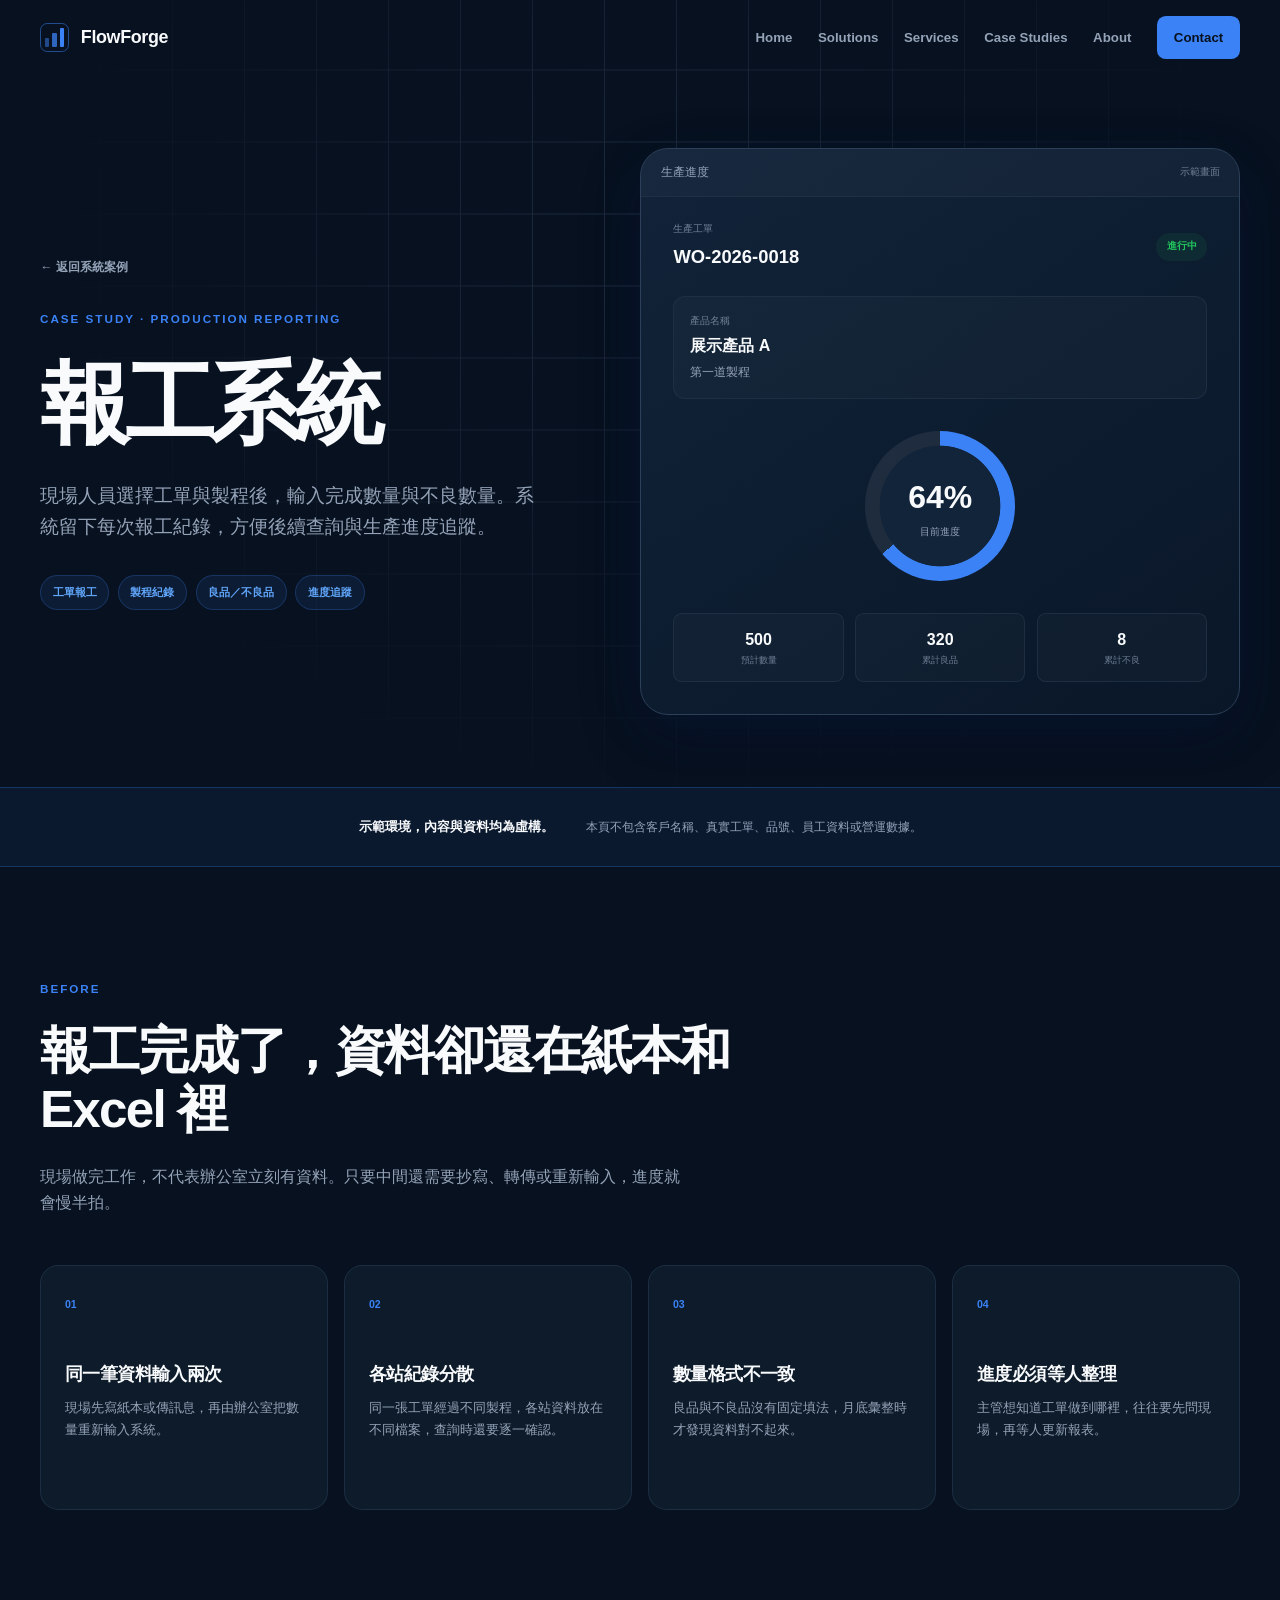
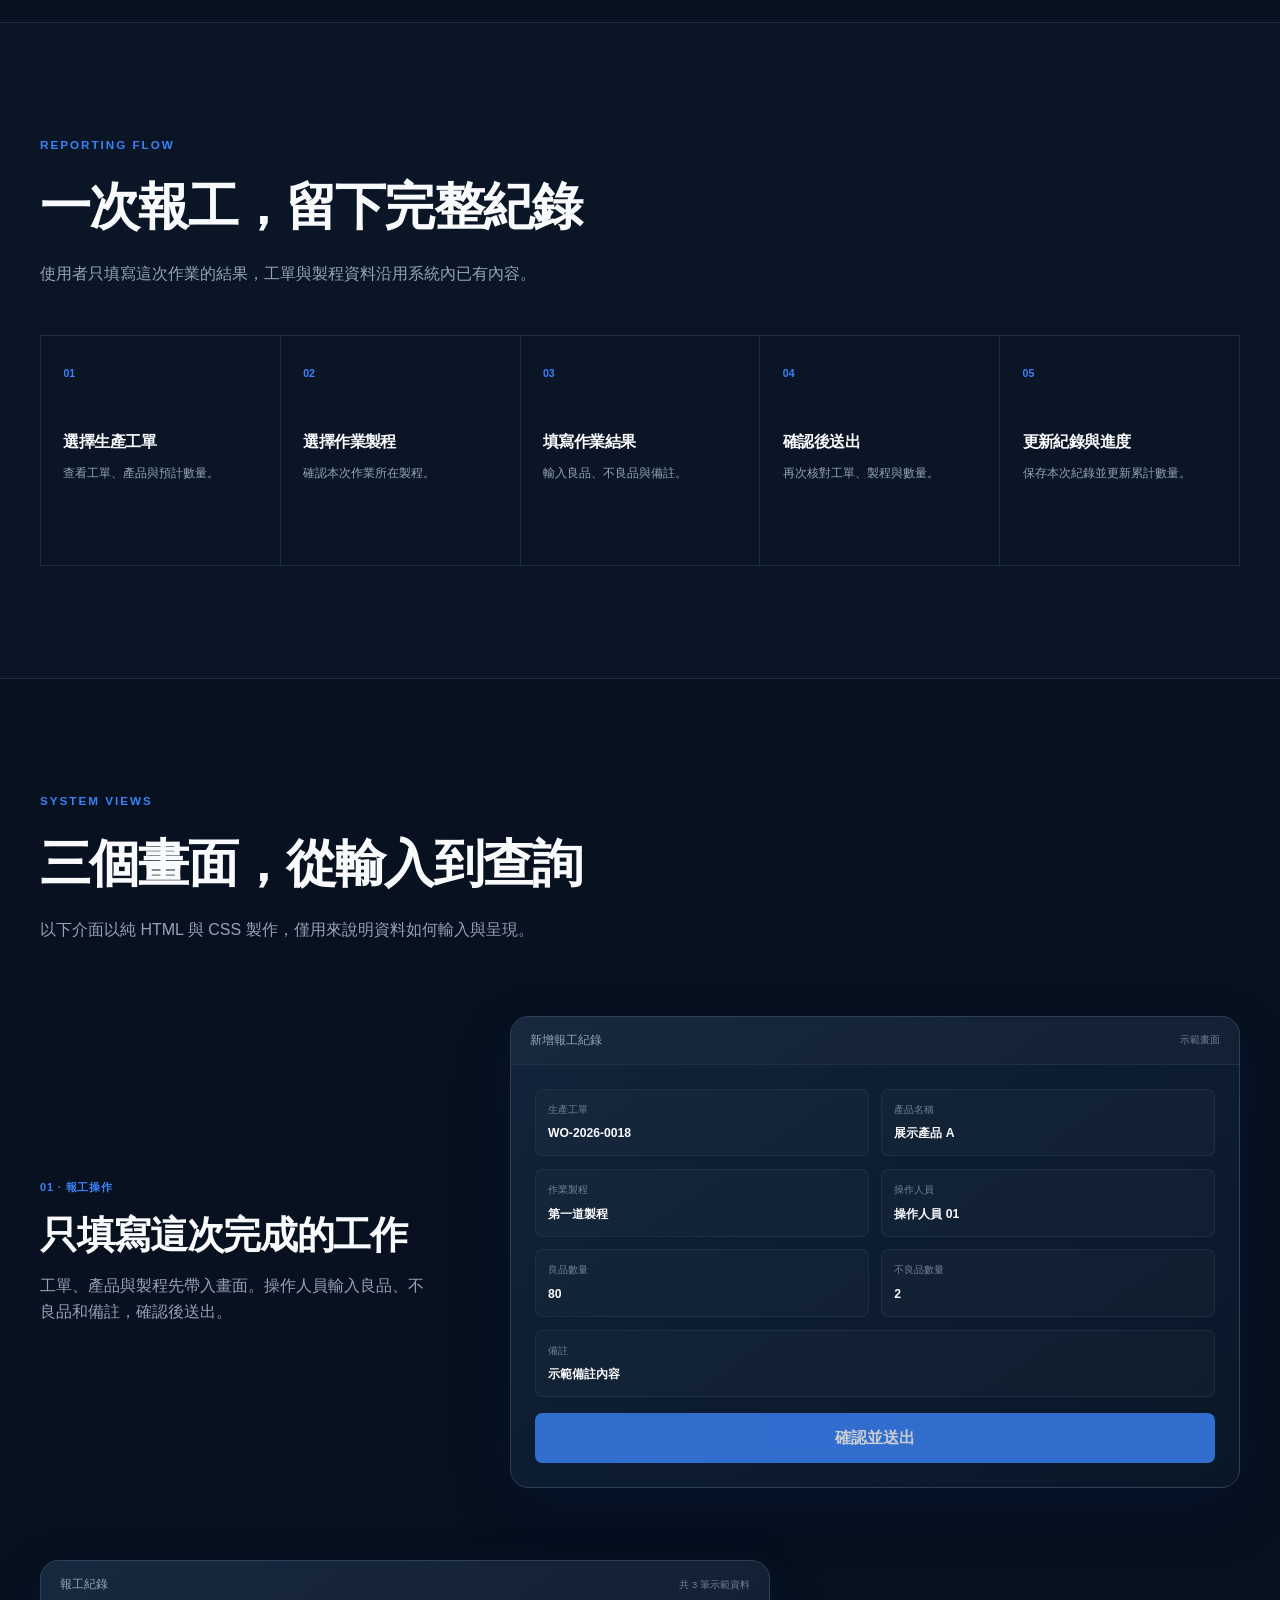
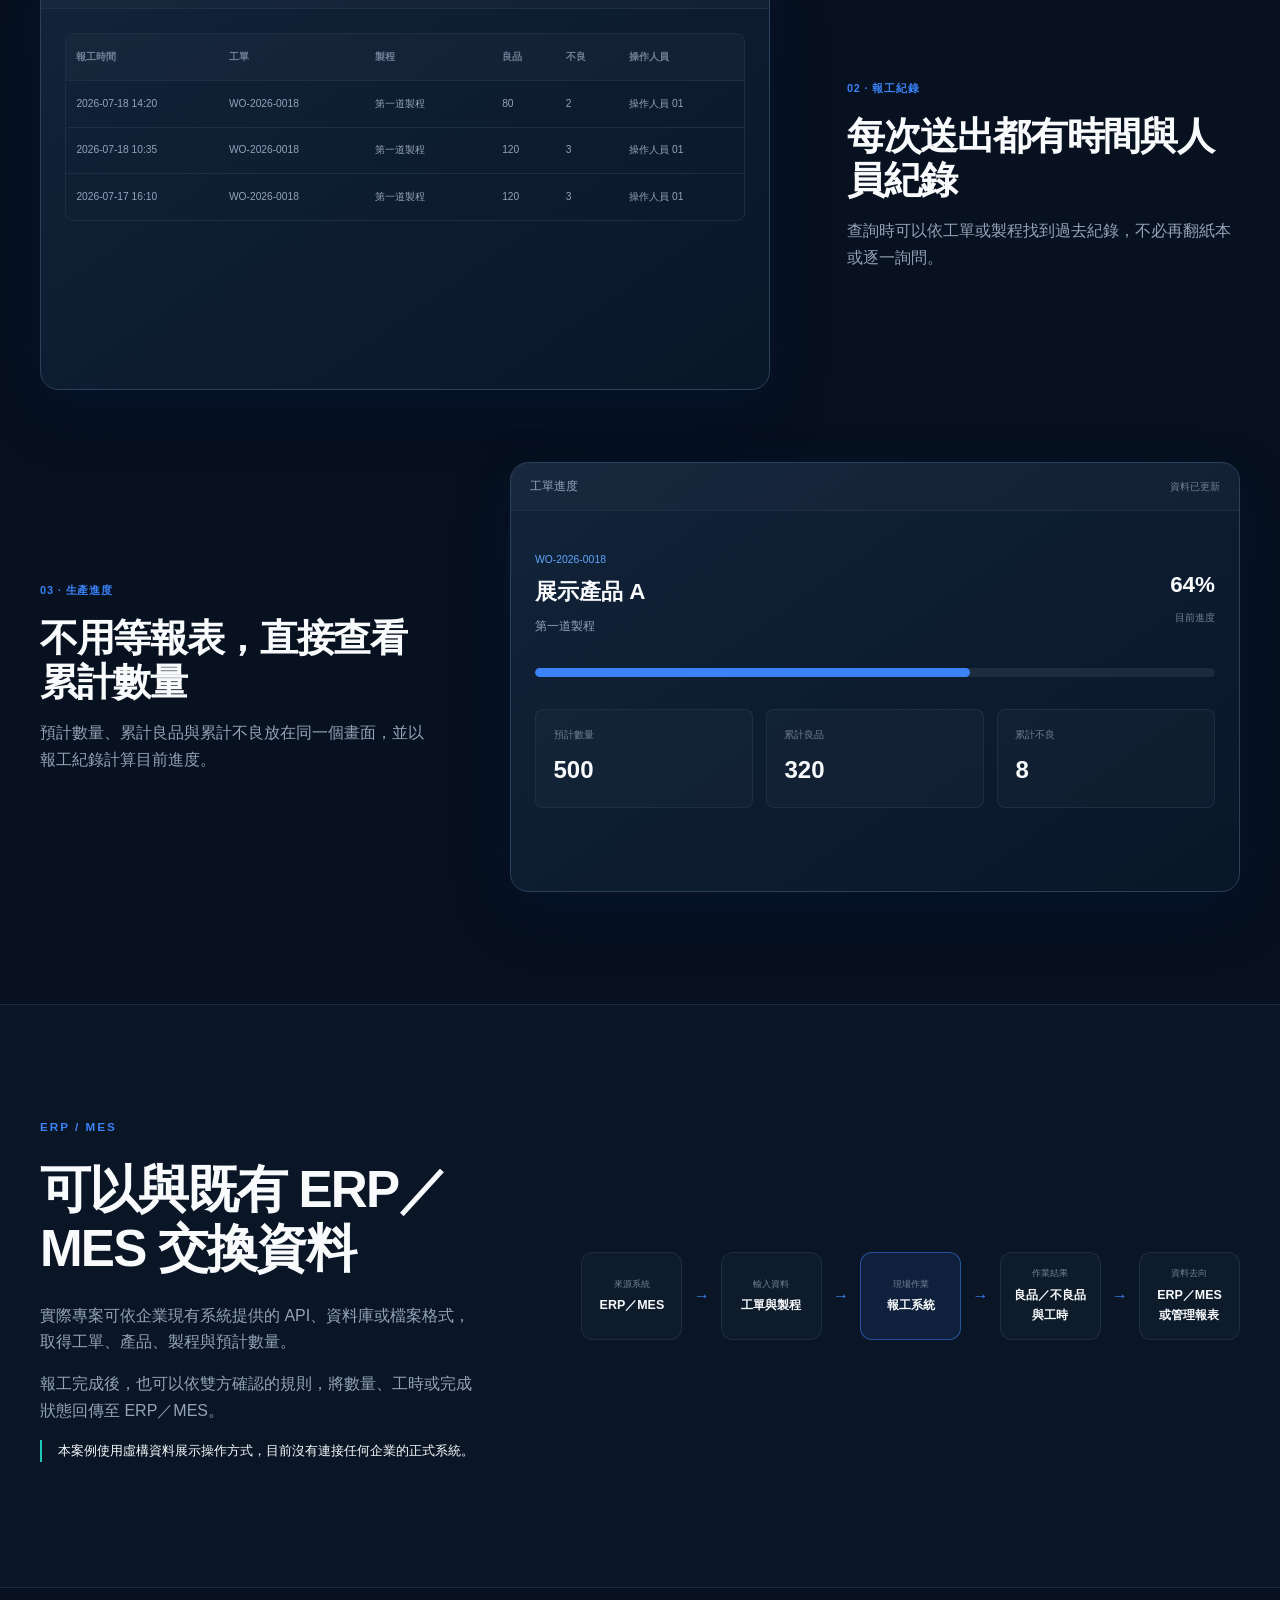
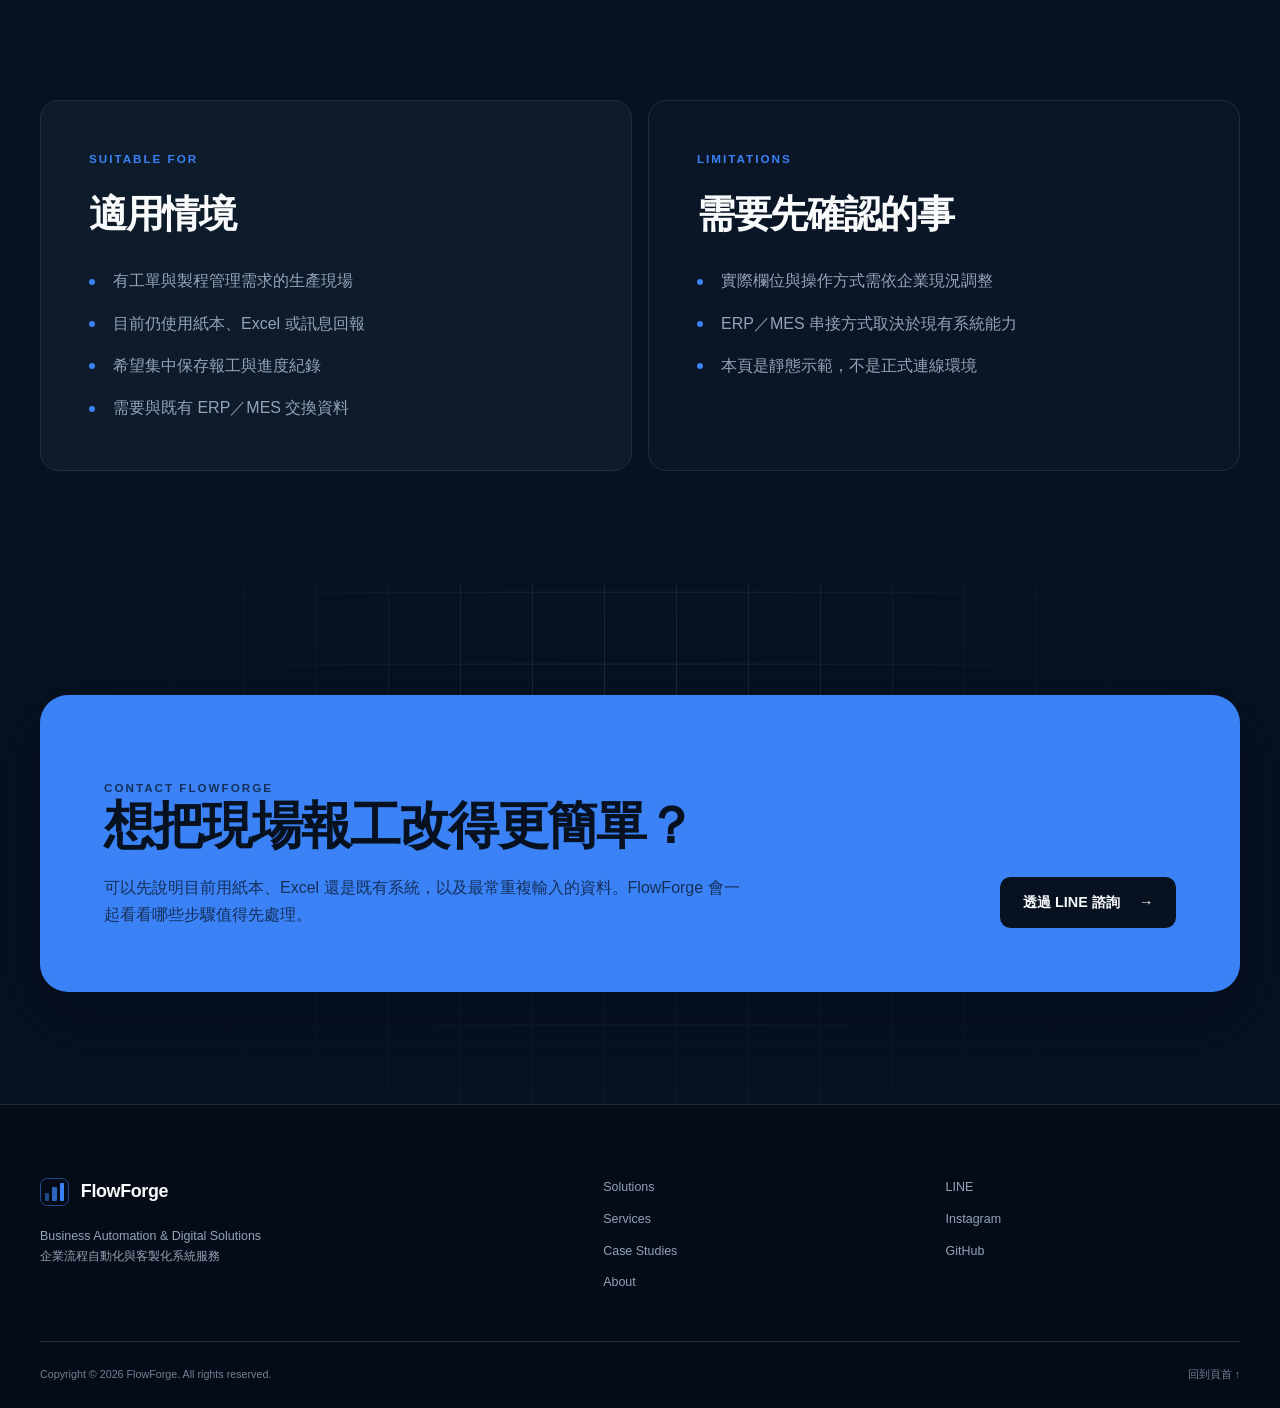
==== cases/work-reporting/index.html @ a1ab10bf "更新" ====
<!doctype html>
<html lang="zh-Hant">
<head>
  <meta charset="utf-8">
  <meta name="viewport" content="width=device-width, initial-scale=1">
  <meta name="description" content="FlowForge 報工系統案例：說明工單報工、製程紀錄、良品與不良品回報，以及生產進度追蹤。">
  <meta name="theme-color" content="#07111f">
  <title>報工系統案例｜FlowForge</title>
  <link rel="stylesheet" href="../../style.css">
  <link rel="stylesheet" href="case.css">
  <script src="../../script.js" defer></script>
</head>
<body>
  <a class="skip-link" href="#main-content">跳至主要內容</a>

  <header class="site-header" data-header>
    <div class="container nav-shell">
      <a class="brand" href="/#home" aria-label="FlowForge 首頁">
        <span class="brand-mark" aria-hidden="true"><span></span><span></span><span></span></span>
        <span>FlowForge</span>
      </a>
      <button class="nav-toggle" type="button" aria-expanded="false" aria-controls="site-nav" aria-label="開啟導覽選單">
        <span></span><span></span>
      </button>
      <nav id="site-nav" class="site-nav" aria-label="主要導覽">
        <a href="/#home">Home</a>
        <a href="/#solutions">Solutions</a>
        <a href="/#services">Services</a>
        <a href="/#cases">Case Studies</a>
        <a href="/#about">About</a>
        <a class="nav-cta" href="#contact">Contact</a>
      </nav>
    </div>
  </header>

  <main id="main-content">
    <section class="case-hero section-grid">
      <div class="container case-hero-layout">
        <div class="case-hero-copy reveal">
          <a class="case-back" href="/#cases">← 返回系統案例</a>
          <p class="eyebrow">Case Study · Production Reporting</p>
          <h1>報工系統</h1>
          <p class="case-hero-lead">現場人員選擇工單與製程後，輸入完成數量與不良數量。系統留下每次報工紀錄，方便後續查詢與生產進度追蹤。</p>
          <ul class="case-tags" aria-label="案例內容">
            <li>工單報工</li><li>製程紀錄</li><li>良品／不良品</li><li>進度追蹤</li>
          </ul>
        </div>

        <div class="case-hero-preview reveal" aria-label="報工系統進度示意畫面">
          <div class="mock-window-head"><span>生產進度</span><i>示範畫面</i></div>
          <div class="hero-progress-summary">
            <div><small>生產工單</small><strong>WO-2026-0018</strong></div>
            <span class="mock-status">進行中</span>
          </div>
          <div class="hero-product"><small>產品名稱</small><strong>展示產品 A</strong><span>第一道製程</span></div>
          <div class="progress-ring" aria-label="目前進度 64%"><strong>64%</strong><small>目前進度</small></div>
          <div class="hero-metrics"><div><span>500</span><small>預計數量</small></div><div><span>320</span><small>累計良品</small></div><div><span>8</span><small>累計不良</small></div></div>
        </div>
      </div>
    </section>

    <aside class="demo-notice" aria-label="示範環境聲明">
      <div class="container demo-notice-inner">
        <strong>示範環境，內容與資料均為虛構。</strong>
        <span>本頁不包含客戶名稱、真實工單、品號、員工資料或營運數據。</span>
      </div>
    </aside>

    <section class="section case-problems">
      <div class="container">
        <div class="case-section-heading reveal">
          <p class="eyebrow">Before</p>
          <h2>報工完成了，資料卻還在紙本和 Excel 裡</h2>
          <p>現場做完工作，不代表辦公室立刻有資料。只要中間還需要抄寫、轉傳或重新輸入，進度就會慢半拍。</p>
        </div>
        <div class="problem-grid">
          <article class="problem-card reveal"><span>01</span><h3>同一筆資料輸入兩次</h3><p>現場先寫紙本或傳訊息，再由辦公室把數量重新輸入系統。</p></article>
          <article class="problem-card reveal"><span>02</span><h3>各站紀錄分散</h3><p>同一張工單經過不同製程，各站資料放在不同檔案，查詢時還要逐一確認。</p></article>
          <article class="problem-card reveal"><span>03</span><h3>數量格式不一致</h3><p>良品與不良品沒有固定填法，月底彙整時才發現資料對不起來。</p></article>
          <article class="problem-card reveal"><span>04</span><h3>進度必須等人整理</h3><p>主管想知道工單做到哪裡，往往要先問現場，再等人更新報表。</p></article>
        </div>
      </div>
    </section>

    <section class="section section-muted case-process">
      <div class="container">
        <div class="case-section-heading reveal">
          <p class="eyebrow">Reporting Flow</p>
          <h2>一次報工，留下完整紀錄</h2>
          <p>使用者只填寫這次作業的結果，工單與製程資料沿用系統內已有內容。</p>
        </div>
        <ol class="case-step-list">
          <li class="reveal"><span>01</span><div><h3>選擇生產工單</h3><p>查看工單、產品與預計數量。</p></div></li>
          <li class="reveal"><span>02</span><div><h3>選擇作業製程</h3><p>確認本次作業所在製程。</p></div></li>
          <li class="reveal"><span>03</span><div><h3>填寫作業結果</h3><p>輸入良品、不良品與備註。</p></div></li>
          <li class="reveal"><span>04</span><div><h3>確認後送出</h3><p>再次核對工單、製程與數量。</p></div></li>
          <li class="reveal"><span>05</span><div><h3>更新紀錄與進度</h3><p>保存本次紀錄並更新累計數量。</p></div></li>
        </ol>
      </div>
    </section>

    <section class="section case-screens">
      <div class="container">
        <div class="case-section-heading reveal">
          <p class="eyebrow">System Views</p>
          <h2>三個畫面，從輸入到查詢</h2>
          <p>以下介面以純 HTML 與 CSS 製作，僅用來說明資料如何輸入與呈現。</p>
        </div>

        <article class="screen-showcase reveal">
          <div class="screen-copy"><span>01 · 報工操作</span><h3>只填寫這次完成的工作</h3><p>工單、產品與製程先帶入畫面。操作人員輸入良品、不良品和備註，確認後送出。</p></div>
          <div class="system-screen report-form" aria-label="報工操作示意畫面">
            <div class="mock-window-head"><span>新增報工紀錄</span><i>示範畫面</i></div>
            <div class="form-grid">
              <label>生產工單<strong>WO-2026-0018</strong></label>
              <label>產品名稱<strong>展示產品 A</strong></label>
              <label>作業製程<strong>第一道製程</strong></label>
              <label>操作人員<strong>操作人員 01</strong></label>
              <label>良品數量<strong>80</strong></label>
              <label>不良品數量<strong>2</strong></label>
              <label class="form-wide">備註<strong>示範備註內容</strong></label>
            </div>
            <button type="button" class="mock-submit" disabled>確認並送出</button>
          </div>
        </article>

        <article class="screen-showcase screen-reverse reveal">
          <div class="screen-copy"><span>02 · 報工紀錄</span><h3>每次送出都有時間與人員紀錄</h3><p>查詢時可以依工單或製程找到過去紀錄，不必再翻紙本或逐一詢問。</p></div>
          <div class="system-screen record-screen" aria-label="報工紀錄示意畫面">
            <div class="mock-window-head"><span>報工紀錄</span><i>共 3 筆示範資料</i></div>
            <div class="record-table">
              <div class="record-row record-head"><span>報工時間</span><span>工單</span><span>製程</span><span>良品</span><span>不良</span><span>操作人員</span></div>
              <div class="record-row"><span>2026-07-18 14:20</span><span>WO-2026-0018</span><span>第一道製程</span><span>80</span><span>2</span><span>操作人員 01</span></div>
              <div class="record-row"><span>2026-07-18 10:35</span><span>WO-2026-0018</span><span>第一道製程</span><span>120</span><span>3</span><span>操作人員 01</span></div>
              <div class="record-row"><span>2026-07-17 16:10</span><span>WO-2026-0018</span><span>第一道製程</span><span>120</span><span>3</span><span>操作人員 01</span></div>
            </div>
          </div>
        </article>

        <article class="screen-showcase reveal">
          <div class="screen-copy"><span>03 · 生產進度</span><h3>不用等報表，直接查看累計數量</h3><p>預計數量、累計良品與累計不良放在同一個畫面，並以報工紀錄計算目前進度。</p></div>
          <div class="system-screen progress-screen" aria-label="生產進度示意畫面">
            <div class="mock-window-head"><span>工單進度</span><i>資料已更新</i></div>
            <div class="progress-screen-top"><div><small>WO-2026-0018</small><strong>展示產品 A</strong><span>第一道製程</span></div><div class="progress-value"><strong>64%</strong><span>目前進度</span></div></div>
            <div class="progress-track"><i></i></div>
            <div class="progress-metrics"><div><small>預計數量</small><strong>500</strong></div><div><small>累計良品</small><strong>320</strong></div><div><small>累計不良</small><strong>8</strong></div></div>
          </div>
        </article>
      </div>
    </section>

    <section class="section section-muted integration-section">
      <div class="container integration-layout">
        <div class="integration-copy reveal">
          <p class="eyebrow">ERP / MES</p>
          <h2>可以與既有 ERP／MES 交換資料</h2>
          <p>實際專案可依企業現有系統提供的 API、資料庫或檔案格式，取得工單、產品、製程與預計數量。</p>
          <p>報工完成後，也可以依雙方確認的規則，將數量、工時或完成狀態回傳至 ERP／MES。</p>
          <p class="integration-note">本案例使用虛構資料展示操作方式，目前沒有連接任何企業的正式系統。</p>
        </div>
        <div class="data-flow reveal" aria-label="ERP MES 與報工系統資料交換流程">
          <div class="flow-node"><small>來源系統</small><strong>ERP／MES</strong></div>
          <span class="flow-arrow">→</span>
          <div class="flow-node"><small>輸入資料</small><strong>工單與製程</strong></div>
          <span class="flow-arrow">→</span>
          <div class="flow-node flow-node-primary"><small>現場作業</small><strong>報工系統</strong></div>
          <span class="flow-arrow">→</span>
          <div class="flow-node"><small>作業結果</small><strong>良品／不良品與工時</strong></div>
          <span class="flow-arrow">→</span>
          <div class="flow-node"><small>資料去向</small><strong>ERP／MES 或管理報表</strong></div>
        </div>
      </div>
    </section>

    <section class="section fit-section">
      <div class="container fit-grid">
        <article class="fit-card reveal">
          <p class="eyebrow">Suitable For</p>
          <h2>適用情境</h2>
          <ul>
            <li>有工單與製程管理需求的生產現場</li>
            <li>目前仍使用紙本、Excel 或訊息回報</li>
            <li>希望集中保存報工與進度紀錄</li>
            <li>需要與既有 ERP／MES 交換資料</li>
          </ul>
        </article>
        <article class="fit-card fit-card-limit reveal">
          <p class="eyebrow">Limitations</p>
          <h2>需要先確認的事</h2>
          <ul>
            <li>實際欄位與操作方式需依企業現況調整</li>
            <li>ERP／MES 串接方式取決於現有系統能力</li>
            <li>本頁是靜態示範，不是正式連線環境</li>
          </ul>
        </article>
      </div>
    </section>

    <section id="contact" class="contact-section section-grid">
      <div class="container contact-card reveal">
        <div><p class="eyebrow">Contact FlowForge</p><h2>想把現場報工改得更簡單？</h2><p>可以先說明目前用紙本、Excel 還是既有系統，以及最常重複輸入的資料。FlowForge 會一起看看哪些步驟值得先處理。</p></div>
        <a class="button button-light" href="https://line.me/ti/p/90dKJ0dKEm" target="_blank" rel="noopener noreferrer">透過 LINE 諮詢 <span aria-hidden="true">→</span></a>
      </div>
    </section>
  </main>

  <footer class="site-footer">
    <div class="container footer-grid">
      <div><a class="brand" href="/#home"><span class="brand-mark" aria-hidden="true"><span></span><span></span><span></span></span><span>FlowForge</span></a><p>Business Automation &amp; Digital Solutions<br>企業流程自動化與客製化系統服務</p></div>
      <div class="footer-links"><a href="/#solutions">Solutions</a><a href="/#services">Services</a><a href="/#cases">Case Studies</a><a href="/#about">About</a></div>
      <div class="footer-meta"><a href="https://line.me/ti/p/90dKJ0dKEm" target="_blank" rel="noopener noreferrer">LINE</a><a href="https://www.instagram.com/1ul_1025/" target="_blank" rel="noopener noreferrer">Instagram</a><a href="https://github.com/s96405" target="_blank" rel="noopener noreferrer">GitHub</a></div>
    </div>
    <div class="container footer-bottom"><span>Copyright © <span data-year></span> FlowForge. All rights reserved.</span><a href="#main-content">回到頁首 ↑</a></div>
  </footer>
</body>
</html>
---- style.css ----
:root {
  --color-bg: #07111f;
  --color-bg-soft: #0a1626;
  --color-surface: #0d1b2a;
  --color-surface-raised: #12243a;
  --color-text: #f8fafc;
  --color-muted: #94a3b8;
  --color-subtle: #718096;
  --color-accent: #3b82f6;
  --color-accent-strong: #60a5fa;
  --color-accent-soft: rgba(59, 130, 246, .1);
  --color-highlight: #22c7b8;
  --color-highlight-soft: rgba(34, 199, 184, .1);
  --color-success: #22c55e;
  --color-line: rgba(34, 50, 71, .82);
  --color-line-strong: #2d4059;
  --space-1: .5rem;
  --space-2: .75rem;
  --space-3: 1rem;
  --space-4: 1.5rem;
  --space-5: 2rem;
  --space-6: 3rem;
  --space-7: 4.5rem;
  --space-8: 7rem;
  --radius-sm: .75rem;
  --radius-md: 1.15rem;
  --radius-lg: 1.75rem;
  --shadow-card: 0 24px 60px rgba(2, 8, 23, .3);
  --shadow-glow: 0 16px 56px rgba(37, 99, 235, .09);
  --container: 1200px;
  --header-height: 76px;
  --ease: cubic-bezier(.2, .8, .2, 1);
}

*, *::before, *::after { box-sizing: border-box; }
html { scroll-behavior: smooth; scroll-padding-top: calc(var(--header-height) + 1rem); }
body { margin: 0; color: var(--color-text); background: var(--color-bg); font-family: Inter, ui-sans-serif, -apple-system, BlinkMacSystemFont, "Segoe UI", "Noto Sans TC", sans-serif; line-height: 1.65; -webkit-font-smoothing: antialiased; }
body.nav-open { overflow: hidden; }
a { color: inherit; text-decoration: none; }
button, a { -webkit-tap-highlight-color: transparent; }
button { font: inherit; }
img, svg { display: block; max-width: 100%; }
h1, h2, h3, p { margin-top: 0; }
h1, h2, h3 { line-height: 1.15; letter-spacing: -.035em; }
p { color: var(--color-muted); }
.container { width: min(calc(100% - 3rem), var(--container)); margin-inline: auto; }
.skip-link { position: fixed; left: 1rem; top: -5rem; z-index: 999; padding: .8rem 1rem; color: var(--color-bg); background: var(--color-accent); border-radius: var(--radius-sm); font-weight: 700; }
.skip-link:focus { top: 1rem; }
:focus-visible { outline: 3px solid var(--color-accent); outline-offset: 4px; }

.section-grid { position: relative; background-image: linear-gradient(var(--color-line) 1px, transparent 1px), linear-gradient(90deg, var(--color-line) 1px, transparent 1px); background-size: 72px 72px; background-position: center; }
.section-grid::before { content: ""; position: absolute; inset: 0; pointer-events: none; background: radial-gradient(circle at 50% 30%, transparent 0, var(--color-bg) 72%); }
.section { position: relative; padding: var(--space-8) 0; overflow: hidden; }
.section-muted { background: var(--color-bg-soft); border-block: 1px solid var(--color-line); }
.section-heading { position: relative; z-index: 1; display: grid; grid-template-columns: minmax(0, 1.5fr) minmax(270px, .7fr); gap: var(--space-7); align-items: end; margin-bottom: var(--space-7); }
.section-heading.compact { margin-bottom: var(--space-6); }
.section-heading h2, .about-copy h2, .contact-card h2 { margin-bottom: 0; max-width: 780px; font-size: clamp(2.15rem, 4vw, 4rem); }
.section-heading > p { margin-bottom: .4rem; max-width: 480px; }
.eyebrow { display: flex; align-items: center; gap: .6rem; margin-bottom: var(--space-4); color: var(--color-accent); font-size: .73rem; font-weight: 750; letter-spacing: .17em; text-transform: uppercase; }
.status-dot, .live i, .visual-footer i { width: .45rem; height: .45rem; display: inline-block; border-radius: 50%; background: var(--color-success); box-shadow: 0 0 8px rgba(34, 197, 94, .28); }

.site-header { position: fixed; inset: 0 0 auto; z-index: 100; height: var(--header-height); border-bottom: 1px solid transparent; transition: background .25s ease, border-color .25s ease; }
.site-header.is-scrolled { background: rgba(7, 17, 31, .88); border-color: var(--color-line); backdrop-filter: blur(18px); }
.nav-shell { height: 100%; display: flex; align-items: center; justify-content: space-between; }
.brand { display: inline-flex; align-items: center; gap: .75rem; font-size: 1.12rem; font-weight: 760; letter-spacing: -.02em; }
.brand-mark { width: 1.8rem; height: 1.8rem; display: grid; grid-template-columns: repeat(3, 1fr); gap: 3px; align-items: end; padding: 4px; border: 1px solid rgba(59, 130, 246, .52); border-radius: .45rem; }
.brand-mark span { display: block; background: var(--color-accent); border-radius: 1px; }
.brand-mark span:nth-child(1) { height: 45%; opacity: .5; }.brand-mark span:nth-child(2) { height: 75%; opacity: .75; }.brand-mark span:nth-child(3) { height: 100%; }
.site-nav { display: flex; align-items: center; gap: clamp(1rem, 2vw, 2rem); }
.site-nav a { position: relative; color: var(--color-muted); font-size: .83rem; font-weight: 650; transition: color .2s ease; }
.site-nav a:not(.nav-cta)::after { content: ""; position: absolute; left: 0; right: 100%; bottom: -.6rem; height: 1px; background: var(--color-accent); transition: right .25s var(--ease); }
.site-nav a:hover, .site-nav a.is-active { color: var(--color-text); }
.site-nav a.is-active::after, .site-nav a:hover::after { right: 0; }
.site-nav .nav-cta { padding: .65rem 1.05rem; color: var(--color-bg); background: var(--color-accent); border-radius: .55rem; }
.nav-toggle { display: none; width: 44px; height: 44px; border: 1px solid var(--color-line); color: var(--color-text); background: transparent; border-radius: .6rem; cursor: pointer; }
.nav-toggle span { display: block; width: 18px; height: 1px; margin: 5px auto; background: currentColor; transition: transform .2s ease; }

.hero { min-height: 850px; display: flex; align-items: center; padding: calc(var(--header-height) + var(--space-7)) 0 var(--space-7); overflow: hidden; }
.hero-glow { position: absolute; width: 38rem; height: 38rem; right: -14rem; top: 6rem; border-radius: 50%; background: rgba(37, 99, 235, .12); filter: blur(120px); pointer-events: none; }
.hero-layout { position: relative; z-index: 1; display: grid; grid-template-columns: minmax(0, 48fr) minmax(0, 52fr); gap: clamp(2.5rem, 4vw, 4rem); align-items: center; }
.hero-copy { min-width: 0; }
.hero-copy h1 { max-width: 100%; margin-bottom: var(--space-5); font-size: clamp(3.8rem, 5.8vw, 5.5rem); font-weight: 760; line-height: 1.02; letter-spacing: -.04em; }
.hero-title-line { display: block; white-space: nowrap; }
.hero-title-accent { color: var(--color-accent); }
.hero-lead { max-width: 650px; margin-bottom: var(--space-5); font-size: clamp(1.05rem, 1.5vw, 1.27rem); }
.button-group { display: flex; flex-wrap: wrap; gap: .8rem; }
.button { min-height: 50px; display: inline-flex; align-items: center; justify-content: center; gap: 1.2rem; padding: .78rem 1.35rem; border: 1px solid transparent; border-radius: .65rem; font-size: .9rem; font-weight: 720; transition: transform .25s var(--ease), background .25s ease, border-color .25s ease, box-shadow .25s ease; }
.button:hover { transform: translateY(-2px); }
.button-primary { color: var(--color-text); background: var(--color-accent); box-shadow: 0 10px 28px rgba(37, 99, 235, .18); }
.button-primary:hover { background: var(--color-accent-strong); box-shadow: 0 14px 34px rgba(37, 99, 235, .22); }
.button-secondary { color: var(--color-text); background: rgba(255,255,255,.025); border-color: var(--color-line-strong); }
.button-secondary:hover { border-color: rgba(96, 165, 250, .58); background: var(--color-accent-soft); }
.hero-notes { display: flex; flex-wrap: wrap; gap: 1.5rem; margin: var(--space-5) 0 0; padding: 0; list-style: none; color: var(--color-subtle); font-size: .78rem; }
.hero-notes li::before { content: "✓"; margin-right: .45rem; color: var(--color-success); }

.flow-visual { min-height: 490px; padding: var(--space-4); background: linear-gradient(145deg, rgba(18, 36, 58, .96), rgba(9, 23, 40, .97)); border: 1px solid var(--color-line-strong); border-radius: var(--radius-lg); box-shadow: var(--shadow-card), var(--shadow-glow); transform: perspective(1000px) rotateY(-2deg); }
.visual-topline, .visual-footer { display: flex; align-items: center; justify-content: space-between; color: var(--color-subtle); font-size: .7rem; letter-spacing: .08em; text-transform: uppercase; }
.visual-topline { padding: .15rem .2rem 1rem; border-bottom: 1px solid var(--color-line); }
.live, .visual-footer strong { display: flex; align-items: center; gap: .45rem; color: var(--color-success); }
.flow-stage { min-height: 370px; display: grid; grid-template-columns: 1fr 50px 1fr; align-items: center; }
.source-stack { display: grid; gap: .75rem; }
.source-card { display: flex; align-items: center; gap: .8rem; padding: .85rem; background: rgba(255,255,255,.025); border: 1px solid var(--color-line); border-radius: var(--radius-sm); }
.source-card b, .source-card small { display: block; }.source-card b { font-size: .78rem; }.source-card small { color: var(--color-subtle); font-size: .63rem; }
.source-icon { width: 2rem; height: 2rem; display: grid; place-items: center; flex: 0 0 auto; color: var(--color-accent-strong); background: var(--color-accent-soft); border: 1px solid rgba(59, 130, 246, .24); border-radius: .5rem; font-size: .6rem; font-weight: 800; }
.flow-line { height: 1px; position: relative; overflow: hidden; background: var(--color-line-strong); }
.flow-line::after { content: ""; position: absolute; inset: -2px auto -2px 0; width: 8px; background: var(--color-accent); filter: blur(2px); animation: travel 2.4s linear infinite; }
.result-card { min-height: 240px; display: grid; place-items: center; position: relative; padding: var(--space-4); border: 1px solid rgba(59, 130, 246, .3); border-radius: var(--radius-md); background: radial-gradient(circle at 50% 45%, rgba(59, 130, 246, .09), transparent 64%); }
.result-label { position: absolute; top: 1rem; right: 1rem; padding: .25rem .5rem; color: var(--color-success); background: rgba(34, 197, 94, .08); border-radius: .3rem; font-size: .52rem; font-weight: 800; letter-spacing: .1em; }
.result-ring { width: 126px; height: 126px; display: grid; place-content: center; text-align: center; border-radius: 50%; background: radial-gradient(circle closest-side, var(--color-surface) 82%, transparent 83% 99%), conic-gradient(var(--color-accent) 72%, rgba(255,255,255,.08) 0); }
.result-ring strong { font-size: 1.65rem; }.result-ring small { display: block; color: var(--color-subtle); font-size: .6rem; }
.result-bars { height: 34px; display: flex; align-items: end; gap: 5px; }.result-bars i { width: 5px; background: var(--color-accent); opacity: .5; border-radius: 2px 2px 0 0; }.result-bars i:nth-child(1){height:30%}.result-bars i:nth-child(2){height:50%}.result-bars i:nth-child(3){height:42%}.result-bars i:nth-child(4){height:80%}.result-bars i:nth-child(5){height:100%;opacity:1}
.visual-footer { padding-top: 1rem; border-top: 1px solid var(--color-line); }.visual-footer strong { font-size: .62rem; }

.trust-strip { position: relative; border-block: 1px solid var(--color-line); background: var(--color-bg-soft); }
.trust-grid { display: grid; grid-template-columns: repeat(4, 1fr); }
.trust-grid div { min-height: 120px; display: grid; align-content: center; padding: 1.5rem; border-right: 1px solid var(--color-line); }.trust-grid div:first-child { border-left: 1px solid var(--color-line); }
.trust-grid strong { margin-bottom: .2rem; font-size: 1.25rem; }.trust-grid span { color: var(--color-subtle); font-size: .72rem; }

.bento-grid { position: relative; z-index: 1; display: grid; grid-template-columns: repeat(3, 1fr); gap: 1rem; }
.bento-card { min-height: 260px; position: relative; overflow: hidden; padding: var(--space-5); background: linear-gradient(145deg, rgba(15, 31, 50, .98), rgba(10, 22, 38, .98)); border: 1px solid var(--color-line); border-radius: var(--radius-md); box-shadow: 0 18px 40px rgba(2, 8, 23, .16); transition: transform .3s var(--ease), border-color .3s ease, box-shadow .3s ease; }
.bento-card:hover, .service-card:hover, .case-card:hover { transform: translateY(-5px); border-color: rgba(59, 130, 246, .4); box-shadow: var(--shadow-card); }
.bento-wide { grid-column: span 2; display: grid; grid-template-columns: 1.1fr .9fr; gap: 2rem; align-items: end; min-height: 350px; }
.bento-tall { grid-row: span 2; min-height: 580px; display: flex; flex-direction: column; }
.card-number, .service-index { color: var(--color-subtle); font-size: .66rem; font-weight: 760; letter-spacing: .1em; }
.card-number { position: absolute; top: 1.5rem; right: 1.5rem; }
.card-kicker { display: block; margin-bottom: 1rem; color: var(--color-accent); font-size: .65rem; font-weight: 750; letter-spacing: .13em; text-transform: uppercase; }
.bento-card h3 { max-width: 540px; margin-bottom: 1rem; font-size: clamp(1.35rem, 2vw, 2rem); }.bento-card p { margin-bottom: 0; font-size: .9rem; }
.mini-flow { align-self: stretch; display: flex; align-items: center; justify-content: center; gap: .5rem; padding: 1.4rem; background: rgba(0,0,0,.15); border: 1px solid var(--color-line); border-radius: var(--radius-sm); }
.mini-flow span { padding: .4rem .5rem; color: var(--color-muted); background: rgba(255,255,255,.03); border-radius: .35rem; font-size: .58rem; }.mini-flow i { width: 18px; height: 1px; background: var(--color-accent); opacity: .55; }
.pulse-chart { flex: 1; display: flex; align-items: end; gap: 7px; margin-top: 3rem; padding-top: 2rem; border-bottom: 1px solid var(--color-line); background-image: repeating-linear-gradient(to bottom, var(--color-line) 0 1px, transparent 1px 50px); }
.pulse-chart span { width: 100%; height: var(--h); background: linear-gradient(to top, rgba(59, 130, 246, .14), var(--color-accent)); border-radius: 4px 4px 0 0; opacity: .72; }

.service-grid { display: grid; grid-template-columns: repeat(3, 1fr); border-top: 1px solid var(--color-line); border-left: 1px solid var(--color-line); }
.service-card { min-height: 330px; position: relative; padding: var(--space-5); border-right: 1px solid var(--color-line); border-bottom: 1px solid var(--color-line); background: rgba(255,255,255,.008); transition: transform .3s var(--ease), border-color .3s ease, background .3s ease, box-shadow .3s ease; }
.service-card:hover { z-index: 2; background: var(--color-surface); }.service-index { position: absolute; right: 1.5rem; top: 1.5rem; }
.service-card h3 { margin: 2rem 0 .8rem; font-size: 1.2rem; letter-spacing: -.02em; }.service-card p { font-size: .86rem; }.service-card a { position: absolute; bottom: 1.6rem; color: var(--color-muted); font-size: .75rem; font-weight: 700; }.service-card a span { margin-left: .4rem; color: var(--color-accent); }
.line-icon { width: 42px; height: 42px; position: relative; color: var(--color-accent-strong); border: 1px solid rgba(59, 130, 246, .34); border-radius: .6rem; }
.line-icon::before, .line-icon::after { content: ""; position: absolute; }
.sheet::before { inset: 9px 11px; border: 1px solid currentColor; }.sheet::after { left: 15px; right: 15px; top: 17px; height: 1px; background: currentColor; box-shadow: 0 5px currentColor; }
.nodes::before { width: 6px; height: 6px; top: 8px; left: 8px; border: 1px solid currentColor; border-radius: 50%; box-shadow: 18px 8px 0 -1px var(--color-surface), 18px 8px 0 0 currentColor, 5px 20px 0 -1px var(--color-surface), 5px 20px 0 0 currentColor; }.nodes::after { width: 20px; height: 17px; left: 11px; top: 13px; border-left: 1px solid currentColor; border-bottom: 1px solid currentColor; transform: skewX(-28deg); }
.spark::before { width: 15px; height: 15px; left: 13px; top: 13px; border: 1px solid currentColor; transform: rotate(45deg); }.spark::after { inset: 7px; border-block: 1px solid currentColor; transform: rotate(45deg); }
.window::before { inset: 9px; border: 1px solid currentColor; border-radius: 2px; }.window::after { left: 10px; right: 10px; top: 15px; height: 1px; background: currentColor; }
.chart::before { left: 10px; right: 10px; bottom: 10px; height: 18px; border-left: 1px solid currentColor; border-bottom: 1px solid currentColor; }.chart::after { width: 17px; height: 10px; left: 14px; top: 13px; border-top: 1px solid currentColor; border-right: 1px solid currentColor; transform: skewY(-25deg); }
.loop::before { inset: 10px; border: 1px solid currentColor; border-radius: 50%; border-left-color: transparent; }.loop::after { width: 5px; height: 5px; left: 8px; top: 17px; border-left: 1px solid currentColor; border-bottom: 1px solid currentColor; transform: rotate(-20deg); }

.case-grid { position: relative; z-index: 1; display: grid; grid-template-columns: repeat(2, 1fr); gap: 1rem; }
.case-card { display: grid; grid-template-columns: .9fr 1.1fr; min-height: 320px; overflow: hidden; background: var(--color-surface); border: 1px solid var(--color-line); border-radius: var(--radius-md); transition: transform .3s var(--ease), border-color .3s ease, box-shadow .3s ease; }
.case-featured { grid-column: span 2; grid-template-columns: 1.2fr .8fr; min-height: 390px; }
.case-preview { position: relative; overflow: hidden; display: grid; place-items: center; min-height: 100%; background-color: #0a1829; background-image: radial-gradient(circle at 20% 20%, rgba(59, 130, 246, .1), transparent 35%), linear-gradient(var(--color-line) 1px, transparent 1px), linear-gradient(90deg,var(--color-line) 1px,transparent 1px); background-size: auto, 32px 32px, 32px 32px; border-right: 1px solid var(--color-line); }
.case-content { display: flex; flex-direction: column; justify-content: center; padding: var(--space-5); }.case-content h3 { margin: 1.2rem 0 .8rem; font-size: 1.45rem; }.case-content p { font-size: .86rem; }.case-content a { margin-top: auto; padding-top: 1rem; color: var(--color-text); font-size: .75rem; font-weight: 700; }.case-content a span { float: right; color: var(--color-accent); }
.tag-row { display: flex; flex-wrap: wrap; gap: .4rem; }.tag-row span { padding: .25rem .5rem; color: var(--color-highlight); background: var(--color-highlight-soft); border: 1px solid rgba(34, 199, 184, .18); border-radius: 2rem; font-size: .55rem; font-weight: 750; letter-spacing: .06em; text-transform: uppercase; }
.preview-bar { position: absolute; top: 18%; left: 12%; right: 12%; height: 34px; display: flex; gap: 5px; align-items: center; padding: 0 10px; background: var(--color-surface-raised); border: 1px solid var(--color-line); border-radius: 6px 6px 0 0; }.preview-bar i { width: 5px; height: 5px; border-radius: 50%; background: var(--color-subtle); }
.preview-body { width: 76%; display: grid; grid-template-columns: repeat(4,1fr); gap: 8px; padding: 56px 14px 16px; background: rgba(13, 27, 42, .9); border: 1px solid var(--color-line); border-radius: 7px; box-shadow: 0 20px 50px rgba(0,0,0,.3); }.preview-body span { height: 105px; background: linear-gradient(to top, rgba(59, 130, 246, .32) 65%, rgba(255,255,255,.035) 65%); border: 1px solid var(--color-line); border-radius: 4px; }
.box-stack { position: relative; width: 100px; height: 100px; transform: rotate(30deg) skew(-5deg); }.box-stack i { position: absolute; width: 65px; height: 65px; border: 1px solid var(--color-accent); background: rgba(59, 130, 246, .06); }.box-stack i:nth-child(1){left:0;top:25px;opacity:.35}.box-stack i:nth-child(2){left:18px;top:12px;opacity:.6}.box-stack i:nth-child(3){left:36px;top:0}
.ticket-list { width: 72%; display: grid; gap: 8px; }.ticket-list i { height: 38px; border: 1px solid var(--color-line); border-left: 3px solid var(--color-accent); border-radius: 4px; background: rgba(255,255,255,.025); }.ticket-list i:nth-child(2){width:85%;opacity:.7}.ticket-list i:nth-child(3){width:68%;opacity:.4}
.leaf { width: 55px; height: 85px; border: 1px solid var(--color-highlight); border-radius: 90% 0 90% 0; transform: rotate(-18deg); background: var(--color-highlight-soft); }.leaf::after { content:""; position:absolute; width:1px; height:75px; left:45%; bottom:-35px; background:var(--color-highlight); transform:rotate(30deg); transform-origin:top; }.sensor-ring { position:absolute; width:130px;height:130px;border:1px solid rgba(34, 199, 184, .2);border-radius:50%;animation:pulse 3s ease-out infinite; }

.about-section { background: linear-gradient(135deg, var(--color-bg-soft), var(--color-bg)); border-top: 1px solid var(--color-line); }
.about-grid { display: grid; grid-template-columns: 1fr 1fr; gap: clamp(3rem, 9vw, 9rem); align-items: center; }
.about-copy h2 { margin-bottom: var(--space-5); }.about-copy p:not(.eyebrow) { max-width: 590px; }
.process-list { margin: 0; padding: 0; list-style: none; border-top: 1px solid var(--color-line); }.process-list li { display: grid; grid-template-columns: 52px 1fr; gap: 1rem; padding: 1.4rem 0; border-bottom: 1px solid var(--color-line); }.process-list > li > span { color: var(--color-accent); font-size: .68rem; font-weight: 800; }.process-list h3 { margin-bottom: .3rem; font-size: 1rem; }.process-list p { margin-bottom: 0; font-size: .8rem; }

.contact-section { position: relative; padding: var(--space-8) 0; overflow: hidden; }
.contact-card { position: relative; z-index: 1; display: flex; justify-content: space-between; align-items: end; gap: 3rem; padding: clamp(2rem, 5vw, 4rem); background: var(--color-accent); border-radius: var(--radius-lg); box-shadow: 0 24px 64px rgba(2, 8, 23, .3); }
.contact-card .eyebrow, .contact-card h2, .contact-card p { color: var(--color-bg); }.contact-card p { max-width: 650px; margin: 1.2rem 0 0; opacity: .72; }
.button-light { flex: 0 0 auto; color: var(--color-text); background: var(--color-bg); }.button-light:hover { background: #10213a; }
.site-footer { padding: var(--space-7) 0 1.5rem; border-top: 1px solid var(--color-line); background: #050c17; }
.footer-grid { display: grid; grid-template-columns: 1.4fr .8fr .8fr; gap: 3rem; }.footer-grid p { margin: 1rem 0 0; font-size: .78rem; }.footer-links, .footer-meta { display: grid; align-content: start; gap: .7rem; font-size: .78rem; }.footer-links a, .footer-meta a, .footer-meta span { color: var(--color-muted); }.footer-links a:hover, .footer-meta a:hover { color: var(--color-accent); }
.footer-bottom { display: flex; justify-content: space-between; margin-top: var(--space-6); padding-top: 1.5rem; border-top: 1px solid var(--color-line); color: var(--color-subtle); font-size: .67rem; }

.reveal { opacity: 1; transform: none; }
.js .reveal { opacity: 0; transform: translateY(24px); transition: opacity .7s var(--ease), transform .7s var(--ease); }
.js .reveal.is-visible { opacity: 1; transform: none; }
@keyframes travel { from { transform: translateX(-10px); } to { transform: translateX(55px); } }
@keyframes pulse { 0%{transform:scale(.65);opacity:0}30%{opacity:1}100%{transform:scale(1.3);opacity:0} }

@media (max-width: 980px) {
  :root { --space-8: 5.5rem; }
  .nav-toggle { display: block; position: relative; z-index: 2; }
  .site-nav { position: fixed; inset: 0; display: grid; align-content: center; justify-items: center; gap: 1.5rem; background: rgba(7, 17, 31, .98); opacity: 0; visibility: hidden; transform: translateY(-10px); transition: opacity .2s ease, visibility .2s ease, transform .2s ease; }
  .site-nav.is-open { opacity: 1; visibility: visible; transform: none; }.site-nav a { font-size: 1.15rem; }.site-nav .nav-cta { margin-top: .5rem; }
  .nav-toggle[aria-expanded="true"] span:first-child { transform: translateY(3px) rotate(45deg); }.nav-toggle[aria-expanded="true"] span:last-child { transform: translateY(-3px) rotate(-45deg); }
  .hero { min-height: auto; }.hero-layout { grid-template-columns: 1fr; }.hero-copy { padding-top: 2rem; }.hero-copy h1 { max-width: 800px; }.flow-visual { width: min(100%, 650px); margin-inline: auto; transform: none; }
  .section-heading { grid-template-columns: 1fr; gap: 1.5rem; align-items: start; }
  .service-grid { grid-template-columns: repeat(2,1fr); }.case-card { grid-template-columns: 1fr; }.case-featured { grid-template-columns: 1.1fr .9fr; }.case-preview { min-height: 230px; border-right: 0; border-bottom: 1px solid var(--color-line); }
  .about-grid { gap: 4rem; }.contact-card { align-items: start; flex-direction: column; }
}

@media (max-width: 720px) {
  :root { --header-height: 68px; --space-8: 4.5rem; --space-7: 3rem; }
  .container { width: min(calc(100% - 2rem), var(--container)); }
  .section-grid { background-size: 48px 48px; }
  .hero { padding-top: calc(var(--header-height) + 3rem); }.hero-copy h1 { font-size: clamp(2.6rem, 13vw, 4rem); }.hero-lead { font-size: 1rem; }.button { width: 100%; }.hero-notes { gap: .7rem 1.2rem; }
  .flow-visual { min-height: 430px; padding: 1rem; }.flow-stage { min-height: 330px; grid-template-columns: 1fr 24px 1fr; }.source-card { padding: .6rem; gap: .5rem; }.source-icon { width: 1.65rem; height: 1.65rem; }.source-card b { font-size: .68rem; }.source-card small { display: none; }.result-card { min-height: 210px; padding: .8rem; }.result-ring { width: 96px; height: 96px; }.result-ring strong { font-size: 1.25rem; }.result-label { display:none; }
  .trust-grid { grid-template-columns: repeat(2,1fr); }.trust-grid div { min-height: 100px; border-bottom: 1px solid var(--color-line); }.trust-grid div:nth-child(odd){border-left:1px solid var(--color-line)}
  .bento-grid { grid-template-columns: 1fr; }.bento-wide, .bento-tall { grid-column: auto; grid-row: auto; min-height: 330px; }.bento-wide { display: flex; flex-direction: column; align-items: stretch; }.mini-flow { margin-top: auto; padding: 1rem .5rem; gap: .3rem; }.mini-flow span { font-size: .5rem; }.mini-flow i { width: 8px; }.pulse-chart { min-height: 160px; }
  .service-grid { grid-template-columns: 1fr; }.service-card { min-height: 300px; }
  .case-grid { grid-template-columns: 1fr; }.case-card, .case-featured { grid-column: auto; grid-template-columns: 1fr; }.case-content { min-height: 260px; }
  .about-grid { grid-template-columns: 1fr; gap: 3rem; }.contact-card { padding: 2rem 1.4rem; }.contact-card h2 { font-size: 2.3rem; }
  .footer-grid { grid-template-columns: 1fr; gap: 2rem; }.footer-bottom { gap: 1rem; flex-direction: column; }
}

@media (prefers-reduced-motion: reduce) {
  html { scroll-behavior: auto; }
  *, *::before, *::after { animation-duration: .01ms !important; animation-iteration-count: 1 !important; transition-duration: .01ms !important; }
  .js .reveal { opacity: 1; transform: none; }
}
---- cases/work-reporting/case.css ----
.case-hero { min-height: 760px; display: flex; align-items: center; position: relative; padding: calc(var(--header-height) + var(--space-7)) 0 var(--space-7); overflow: hidden; }
.case-hero-layout { position: relative; z-index: 1; display: grid; grid-template-columns: minmax(0, .92fr) minmax(440px, 1.08fr); gap: clamp(3rem, 7vw, 7rem); align-items: center; }
.case-hero-copy h1 { margin-bottom: var(--space-4); font-size: clamp(4rem, 7vw, 6.5rem); letter-spacing: -.06em; }
.case-hero-lead { max-width: 660px; margin-bottom: var(--space-5); font-size: clamp(1.05rem, 1.5vw, 1.25rem); }
.case-back { display: inline-flex; margin-bottom: var(--space-5); color: var(--color-muted); font-size: .76rem; font-weight: 700; }
.case-back:hover { color: var(--color-accent-strong); }
.case-tags { display: flex; flex-wrap: wrap; gap: .55rem; margin: 0; padding: 0; list-style: none; }
.case-tags li { padding: .45rem .72rem; color: var(--color-accent-strong); background: var(--color-accent-soft); border: 1px solid rgba(59,130,246,.24); border-radius: 2rem; font-size: .7rem; font-weight: 700; }

.case-hero-preview, .system-screen { position: relative; overflow: hidden; background: linear-gradient(145deg, rgba(18,36,58,.97), rgba(9,23,40,.98)); border: 1px solid var(--color-line-strong); border-radius: var(--radius-lg); box-shadow: var(--shadow-card), var(--shadow-glow); }
.case-hero-preview { min-height: 465px; padding: 4.5rem 2rem 2rem; }
.mock-window-head { position: absolute; inset: 0 0 auto; height: 48px; display: flex; align-items: center; justify-content: space-between; padding: 0 1.2rem; color: var(--color-muted); background: rgba(255,255,255,.025); border-bottom: 1px solid var(--color-line); font-size: .72rem; }
.mock-window-head i { color: var(--color-subtle); font-style: normal; font-size: .62rem; }
.hero-progress-summary { display: flex; align-items: center; justify-content: space-between; gap: 1rem; }
.hero-progress-summary small, .hero-progress-summary strong, .hero-product small, .hero-product strong, .hero-product span { display: block; }
.hero-progress-summary small, .hero-product small { color: var(--color-subtle); font-size: .64rem; }
.hero-progress-summary strong { margin-top: .25rem; font-size: 1.15rem; }
.mock-status { padding: .35rem .65rem; color: var(--color-success); background: rgba(34,197,94,.08); border-radius: 2rem; font-size: .63rem; font-weight: 750; }
.hero-product { margin-top: 1.5rem; padding: 1rem; background: rgba(255,255,255,.025); border: 1px solid var(--color-line); border-radius: var(--radius-sm); }
.hero-product strong { margin: .2rem 0; }.hero-product span { color: var(--color-muted); font-size: .72rem; }
.progress-ring { width: 150px; height: 150px; display: grid; place-content: center; margin: 2rem auto; text-align: center; border-radius: 50%; background: radial-gradient(circle closest-side, var(--color-surface-raised) 80%, transparent 81% 99%), conic-gradient(var(--color-accent) 64%, rgba(255,255,255,.07) 0); }
.progress-ring strong { font-size: 2rem; }.progress-ring small { color: var(--color-muted); font-size: .62rem; }
.hero-metrics { display: grid; grid-template-columns: repeat(3, 1fr); gap: .7rem; }
.hero-metrics div { padding: .8rem; text-align: center; background: rgba(255,255,255,.025); border: 1px solid var(--color-line); border-radius: .55rem; }
.hero-metrics span, .hero-metrics small { display: block; }.hero-metrics span { font-weight: 750; }.hero-metrics small { color: var(--color-subtle); font-size: .57rem; }

.demo-notice { border-block: 1px solid rgba(59,130,246,.26); background: rgba(59,130,246,.07); }
.demo-notice-inner { min-height: 78px; display: flex; align-items: center; justify-content: center; gap: 1rem 2rem; text-align: center; }
.demo-notice-inner strong { color: var(--color-text); font-size: .82rem; }.demo-notice-inner span { color: var(--color-muted); font-size: .76rem; }

.case-section-heading { max-width: 780px; margin-bottom: var(--space-6); }
.case-section-heading h2, .integration-copy h2, .fit-card h2 { margin-bottom: var(--space-4); font-size: clamp(2.15rem, 4vw, 3.8rem); }
.case-section-heading > p:last-child { max-width: 650px; margin-bottom: 0; }
.problem-grid { display: grid; grid-template-columns: repeat(4, 1fr); gap: 1rem; }
.problem-card { min-height: 245px; padding: var(--space-4); background: var(--color-surface); border: 1px solid var(--color-line); border-radius: var(--radius-md); }
.problem-card > span { color: var(--color-accent); font-size: .66rem; font-weight: 800; }
.problem-card h3 { margin: 3rem 0 .8rem; font-size: 1.1rem; }.problem-card p { margin-bottom: 0; font-size: .82rem; }

.case-step-list { display: grid; grid-template-columns: repeat(5, 1fr); margin: 0; padding: 0; list-style: none; border-top: 1px solid var(--color-line); border-left: 1px solid var(--color-line); }
.case-step-list li { min-height: 230px; padding: 1.4rem; border-right: 1px solid var(--color-line); border-bottom: 1px solid var(--color-line); }
.case-step-list > li > span { color: var(--color-accent); font-size: .66rem; font-weight: 800; }
.case-step-list h3 { margin: 3rem 0 .7rem; font-size: 1rem; }.case-step-list p { margin-bottom: 0; font-size: .76rem; }

.screen-showcase { display: grid; grid-template-columns: minmax(240px, .7fr) minmax(0, 1.3fr); gap: clamp(2rem, 6vw, 6rem); align-items: center; margin-top: var(--space-7); }
.screen-showcase.screen-reverse { grid-template-columns: minmax(0, 1.3fr) minmax(240px, .7fr); }.screen-reverse .screen-copy { order: 2; }.screen-reverse .system-screen { order: 1; }
.screen-copy > span { display: block; margin-bottom: 1rem; color: var(--color-accent); font-size: .68rem; font-weight: 800; letter-spacing: .08em; text-transform: uppercase; }
.screen-copy h3 { margin-bottom: 1rem; font-size: clamp(1.7rem, 3vw, 2.7rem); }.screen-copy p { margin-bottom: 0; }
.system-screen { min-height: 430px; padding: 4.5rem 1.5rem 1.5rem; border-radius: var(--radius-md); }
.form-grid { display: grid; grid-template-columns: repeat(2, 1fr); gap: .8rem; }
.form-grid label { display: block; padding: .75rem; color: var(--color-subtle); background: rgba(255,255,255,.025); border: 1px solid var(--color-line); border-radius: .45rem; font-size: .6rem; }
.form-grid label strong { display: block; margin-top: .35rem; color: var(--color-text); font-size: .76rem; }.form-wide { grid-column: span 2; }
.mock-submit { width: 100%; margin-top: 1rem; padding: .75rem; color: var(--color-text); background: var(--color-accent); border: 0; border-radius: .45rem; font-weight: 750; opacity: .8; }
.record-table { overflow: hidden; border: 1px solid var(--color-line); border-radius: .5rem; }
.record-row { display: grid; grid-template-columns: 1.2fr 1.15fr 1fr .5fr .5fr 1fr; min-width: 680px; border-bottom: 1px solid var(--color-line); }.record-row:last-child { border-bottom: 0; }
.record-row span { padding: .9rem .65rem; color: var(--color-muted); font-size: .64rem; }.record-head span { color: var(--color-subtle); background: rgba(255,255,255,.025); font-weight: 750; }
.record-screen { overflow-x: auto; }
.progress-screen-top { display: flex; align-items: center; justify-content: space-between; gap: 2rem; margin-top: 1rem; }
.progress-screen-top small, .progress-screen-top strong, .progress-screen-top span, .progress-value strong, .progress-value span { display: block; }
.progress-screen-top small { color: var(--color-accent-strong); font-size: .65rem; }.progress-screen-top > div > strong { margin: .35rem 0; font-size: 1.4rem; }.progress-screen-top span { color: var(--color-muted); font-size: .72rem; }
.progress-value { text-align: right; }.progress-value strong { font-size: 2.2rem; }.progress-value span { color: var(--color-subtle); font-size: .6rem; }
.progress-track { height: 9px; margin: 2rem 0; overflow: hidden; background: rgba(255,255,255,.07); border-radius: 1rem; }.progress-track i { display: block; width: 64%; height: 100%; background: var(--color-accent); border-radius: inherit; }
.progress-metrics { display: grid; grid-template-columns: repeat(3, 1fr); gap: .8rem; }.progress-metrics div { padding: 1.1rem; background: rgba(255,255,255,.025); border: 1px solid var(--color-line); border-radius: .5rem; }.progress-metrics small, .progress-metrics strong { display: block; }.progress-metrics small { color: var(--color-subtle); font-size: .62rem; }.progress-metrics strong { margin-top: .4rem; font-size: 1.5rem; }

.integration-layout { display: grid; grid-template-columns: minmax(300px, .8fr) minmax(0, 1.2fr); gap: clamp(3rem, 8vw, 8rem); align-items: center; }
.integration-copy p { max-width: 620px; }.integration-note { padding-left: 1rem; border-left: 2px solid var(--color-highlight); color: var(--color-text); font-size: .82rem; }
.data-flow { display: grid; grid-template-columns: 1fr 24px 1fr 24px 1fr 24px 1fr 24px 1fr; align-items: center; gap: .45rem; }
.flow-node { min-height: 88px; display: grid; place-content: center; padding: .8rem; text-align: center; background: var(--color-surface); border: 1px solid var(--color-line); border-radius: var(--radius-sm); }
.flow-node small, .flow-node strong { display: block; }.flow-node small { color: var(--color-subtle); font-size: .57rem; }.flow-node strong { margin-top: .2rem; font-size: .78rem; }
.flow-node-primary { border-color: rgba(59,130,246,.55); background: var(--color-accent-soft); }.flow-arrow { color: var(--color-accent); text-align: center; }

.fit-grid { display: grid; grid-template-columns: repeat(2, 1fr); gap: 1rem; }
.fit-card { padding: clamp(1.8rem, 4vw, 3rem); background: var(--color-surface); border: 1px solid var(--color-line); border-radius: var(--radius-md); }
.fit-card-limit { background: var(--color-bg-soft); }.fit-card h2 { font-size: clamp(2rem, 3vw, 3rem); }
.fit-card ul { display: grid; gap: 1rem; margin: 2rem 0 0; padding: 0; list-style: none; }.fit-card li { position: relative; padding-left: 1.5rem; color: var(--color-muted); }.fit-card li::before { content: ""; position: absolute; left: 0; top: .65em; width: 6px; height: 6px; background: var(--color-accent); border-radius: 50%; }

@media (max-width: 980px) {
  .case-hero { min-height: auto; }
  .case-hero-layout, .integration-layout { grid-template-columns: 1fr; }
  .case-hero-preview { width: min(100%, 660px); }
  .problem-grid { grid-template-columns: repeat(2, 1fr); }
  .case-step-list { grid-template-columns: repeat(3, 1fr); }
  .screen-showcase, .screen-showcase.screen-reverse { grid-template-columns: 1fr; gap: 2rem; }
  .screen-reverse .screen-copy, .screen-reverse .system-screen { order: initial; }
  .data-flow { max-width: 700px; grid-template-columns: 1fr; }
  .flow-arrow { transform: rotate(90deg); }
}

@media (max-width: 720px) {
  .case-hero { padding-top: calc(var(--header-height) + 3rem); }
  .case-hero-copy h1 { font-size: clamp(3.4rem, 18vw, 5rem); }
  .case-hero-preview { min-height: 430px; padding: 4.2rem 1rem 1rem; }
  .demo-notice-inner { align-items: flex-start; flex-direction: column; gap: .35rem; padding-block: 1rem; text-align: left; }
  .problem-grid, .case-step-list, .fit-grid { grid-template-columns: 1fr; }
  .problem-card { min-height: 210px; }.problem-card h3 { margin-top: 2rem; }
  .case-step-list { border-left: 0; }.case-step-list li { min-height: auto; display: grid; grid-template-columns: 42px 1fr; gap: 1rem; padding: 1.2rem 0; border-right: 0; }.case-step-list h3 { margin: 0 0 .4rem; }
  .system-screen { min-height: 390px; padding-inline: .8rem; }
  .form-grid { grid-template-columns: 1fr; }.form-wide { grid-column: auto; }
  .record-screen { padding-right: 0; }
  .progress-screen-top { align-items: flex-start; }.progress-value strong { font-size: 1.8rem; }
  .progress-metrics { gap: .4rem; }.progress-metrics div { padding: .75rem .55rem; }.progress-metrics strong { font-size: 1.2rem; }
}
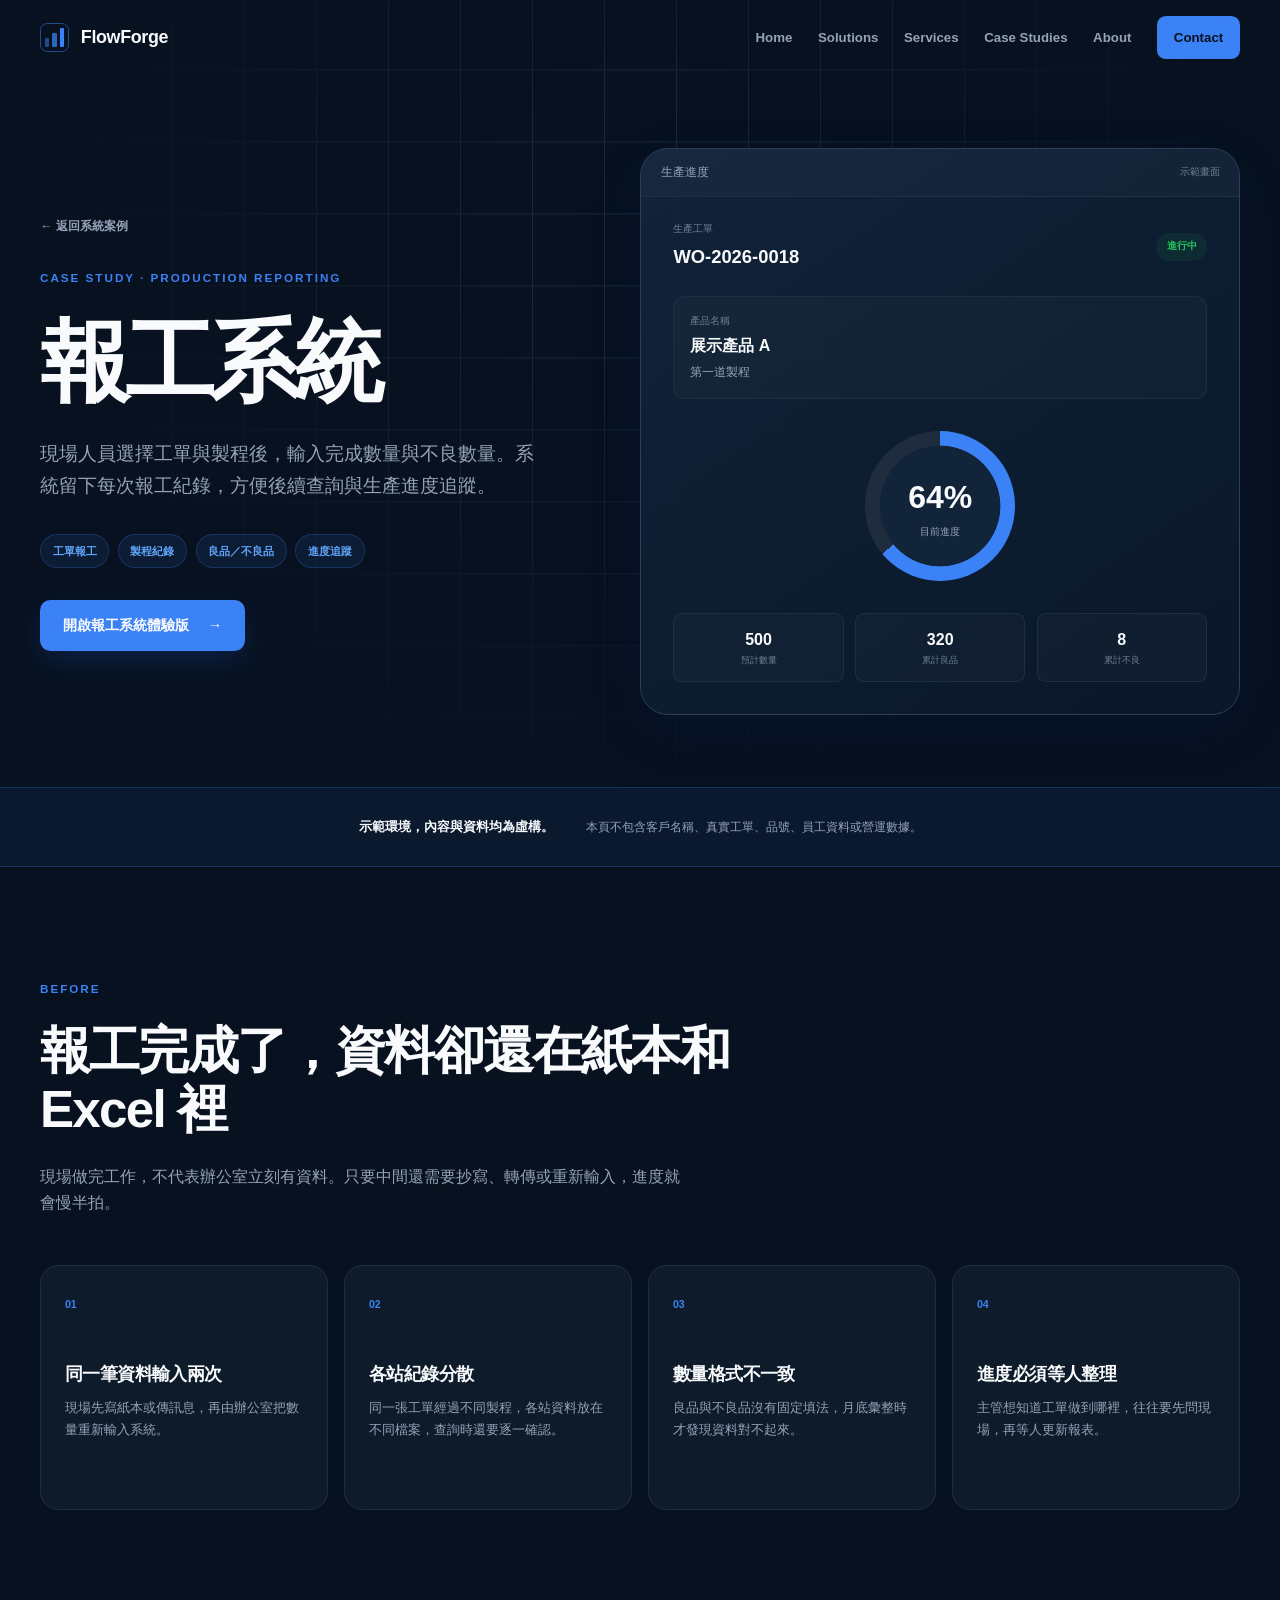
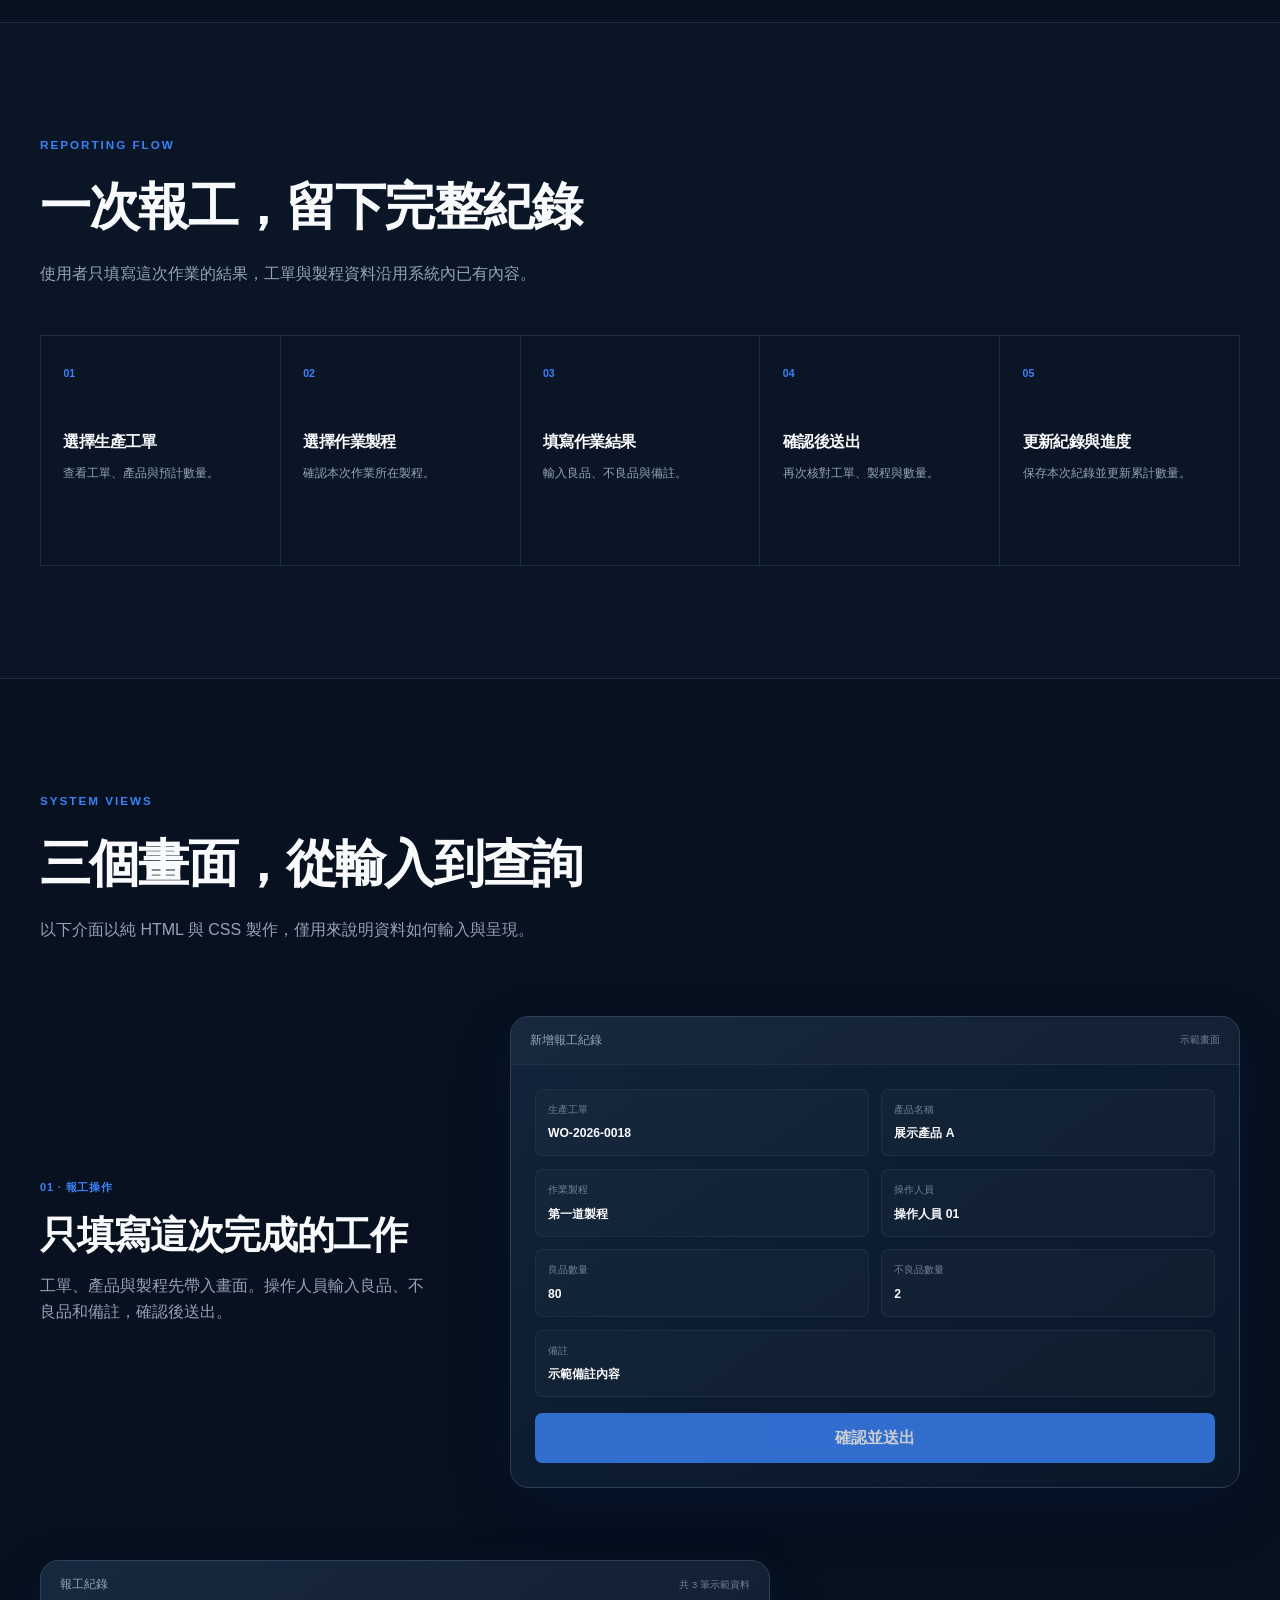
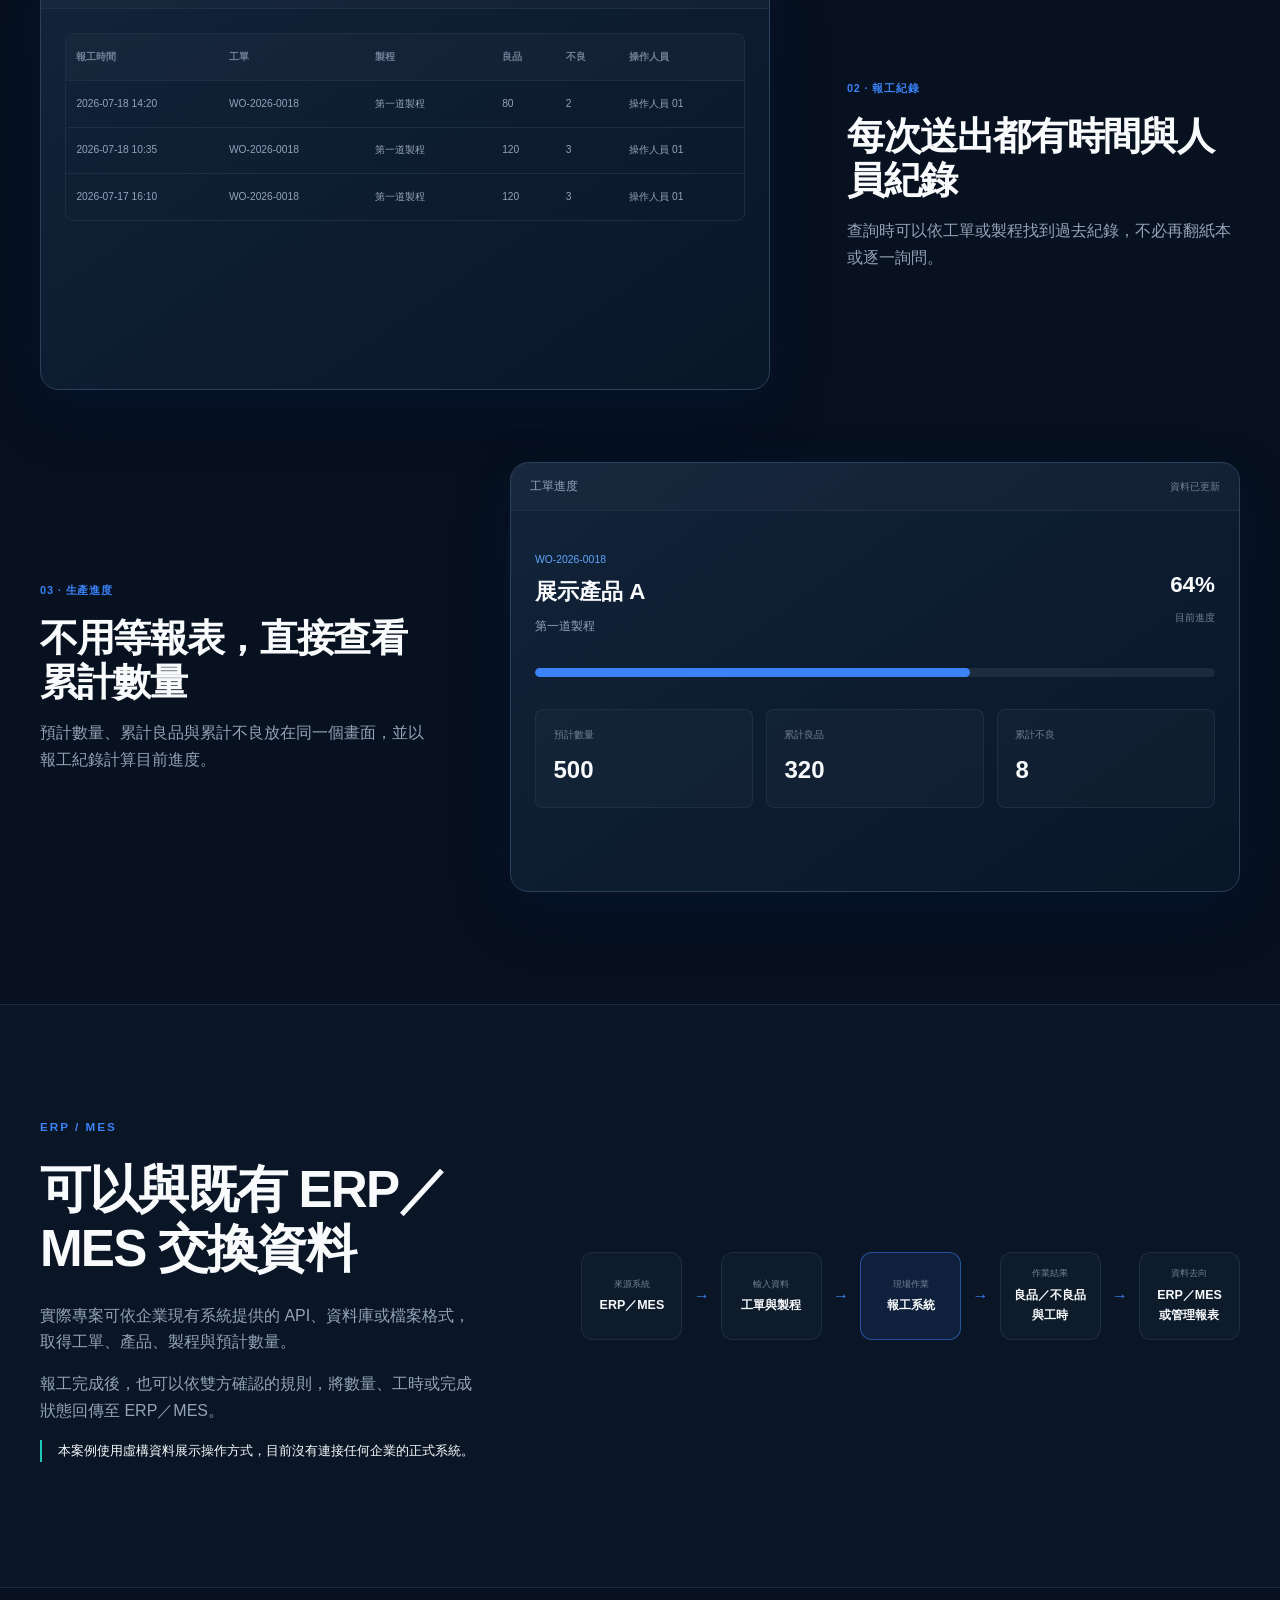
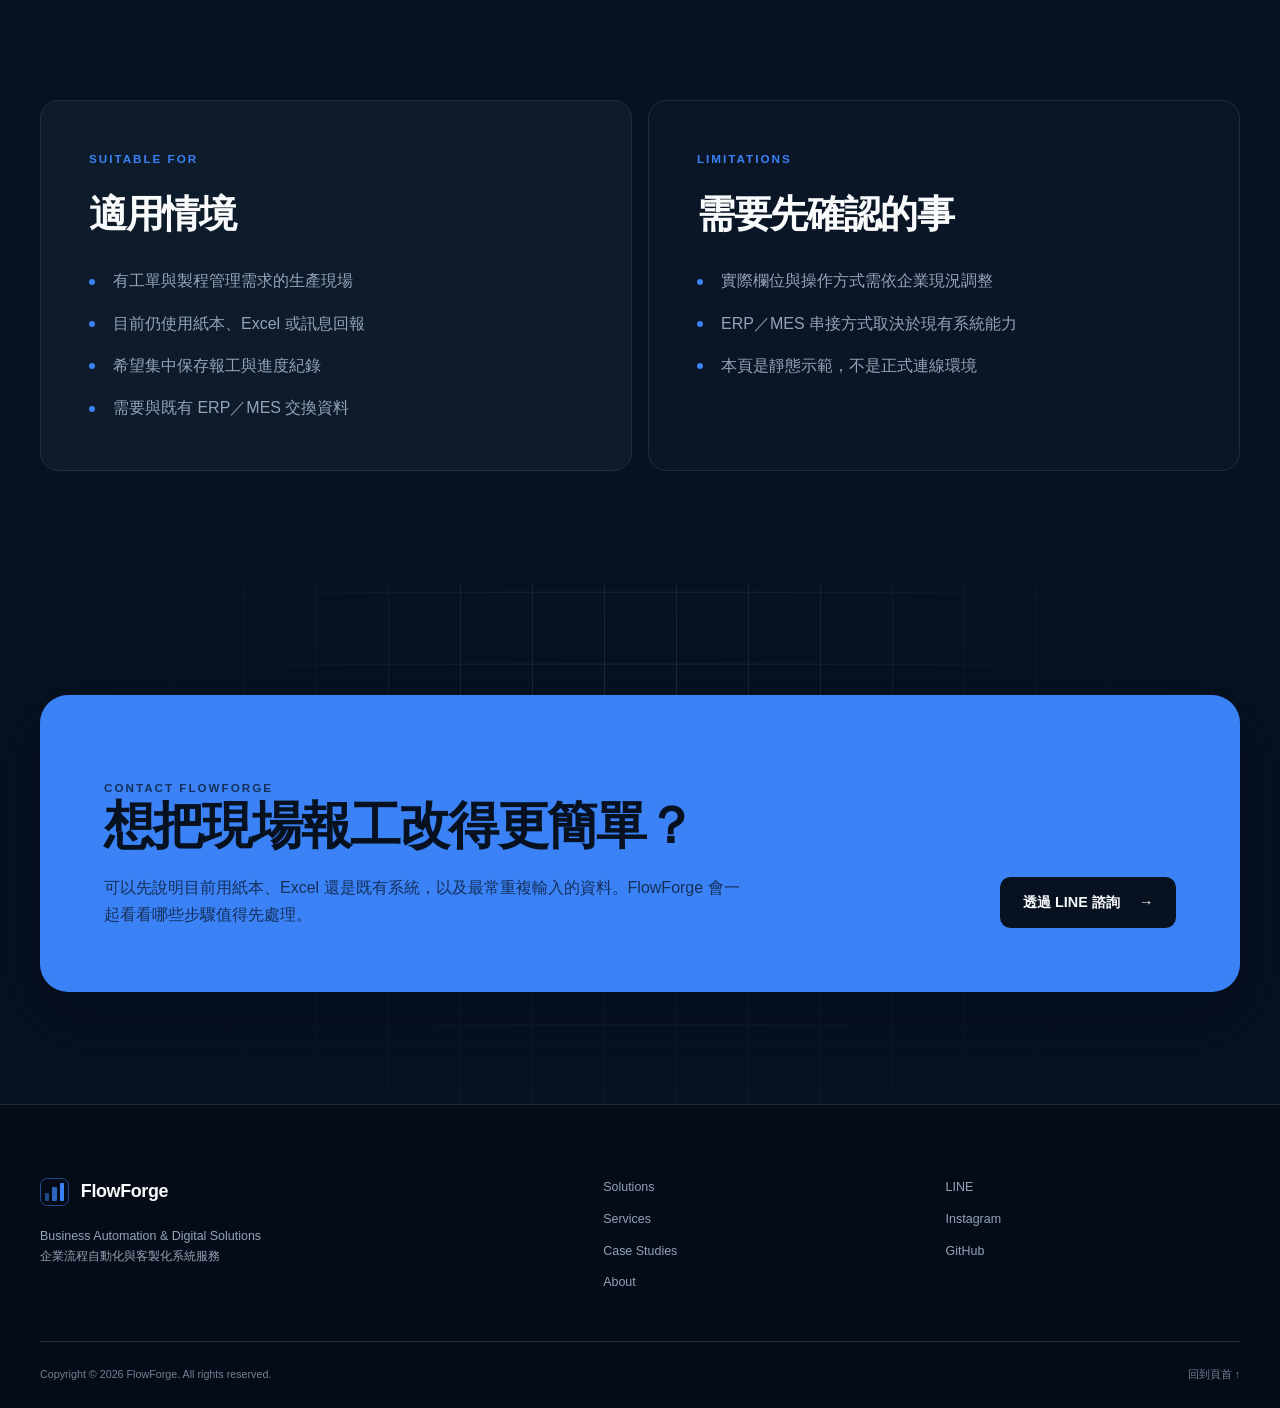
==== commit 74578b08: "更新報工系統" ====
--- a/cases/work-reporting/index.html
+++ b/cases/work-reporting/index.html
@@ -44,6 +44,9 @@
           <ul class="case-tags" aria-label="案例內容">
             <li>工單報工</li><li>製程紀錄</li><li>良品／不良品</li><li>進度追蹤</li>
           </ul>
+          <div class="case-hero-actions">
+            <a class="button button-primary" href="/try/work-reporting/">開啟報工系統體驗版 <span aria-hidden="true">→</span></a>
+          </div>
         </div>
 
         <div class="case-hero-preview reveal" aria-label="報工系統進度示意畫面">
--- a/cases/work-reporting/case.css
+++ b/cases/work-reporting/case.css
@@ -6,6 +6,7 @@
 .case-back:hover { color: var(--color-accent-strong); }
 .case-tags { display: flex; flex-wrap: wrap; gap: .55rem; margin: 0; padding: 0; list-style: none; }
 .case-tags li { padding: .45rem .72rem; color: var(--color-accent-strong); background: var(--color-accent-soft); border: 1px solid rgba(59,130,246,.24); border-radius: 2rem; font-size: .7rem; font-weight: 700; }
+.case-hero-actions { margin-top: var(--space-5); }
 
 .case-hero-preview, .system-screen { position: relative; overflow: hidden; background: linear-gradient(145deg, rgba(18,36,58,.97), rgba(9,23,40,.98)); border: 1px solid var(--color-line-strong); border-radius: var(--radius-lg); box-shadow: var(--shadow-card), var(--shadow-glow); }
 .case-hero-preview { min-height: 465px; padding: 4.5rem 2rem 2rem; }
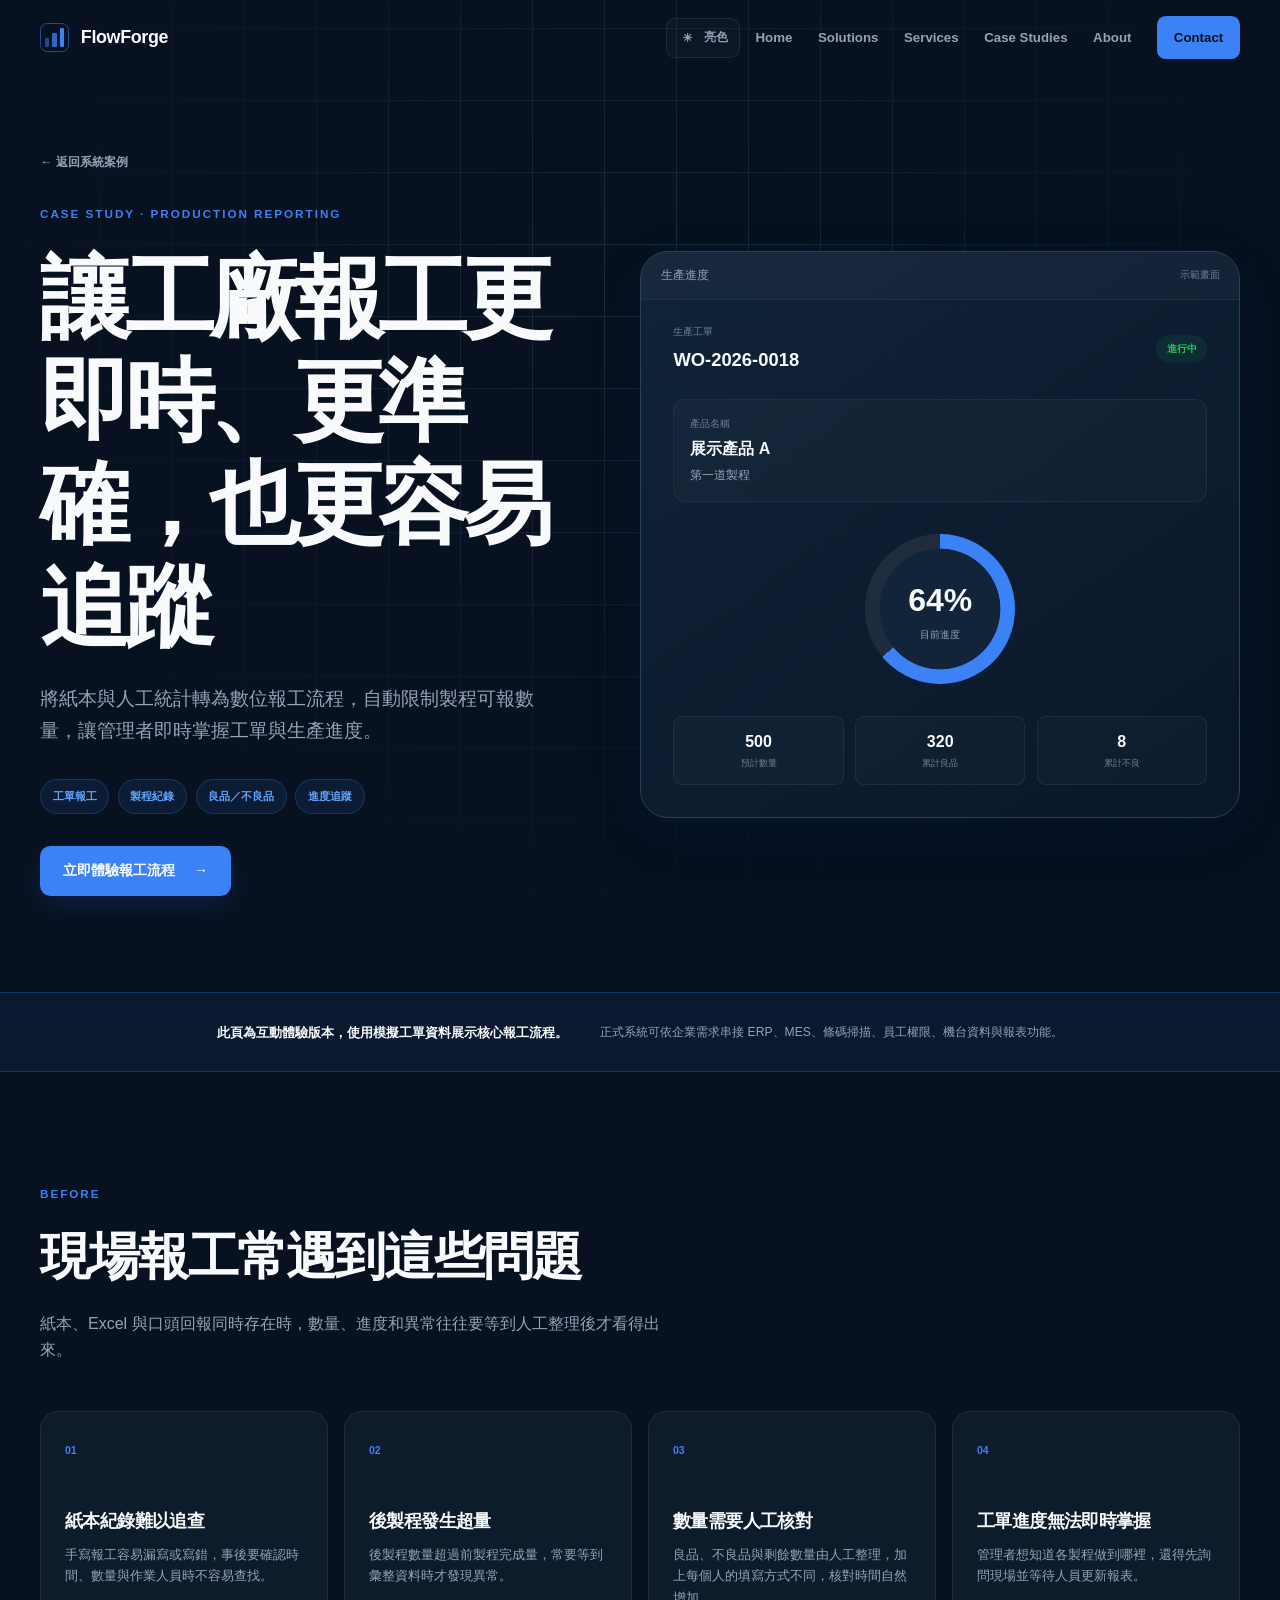
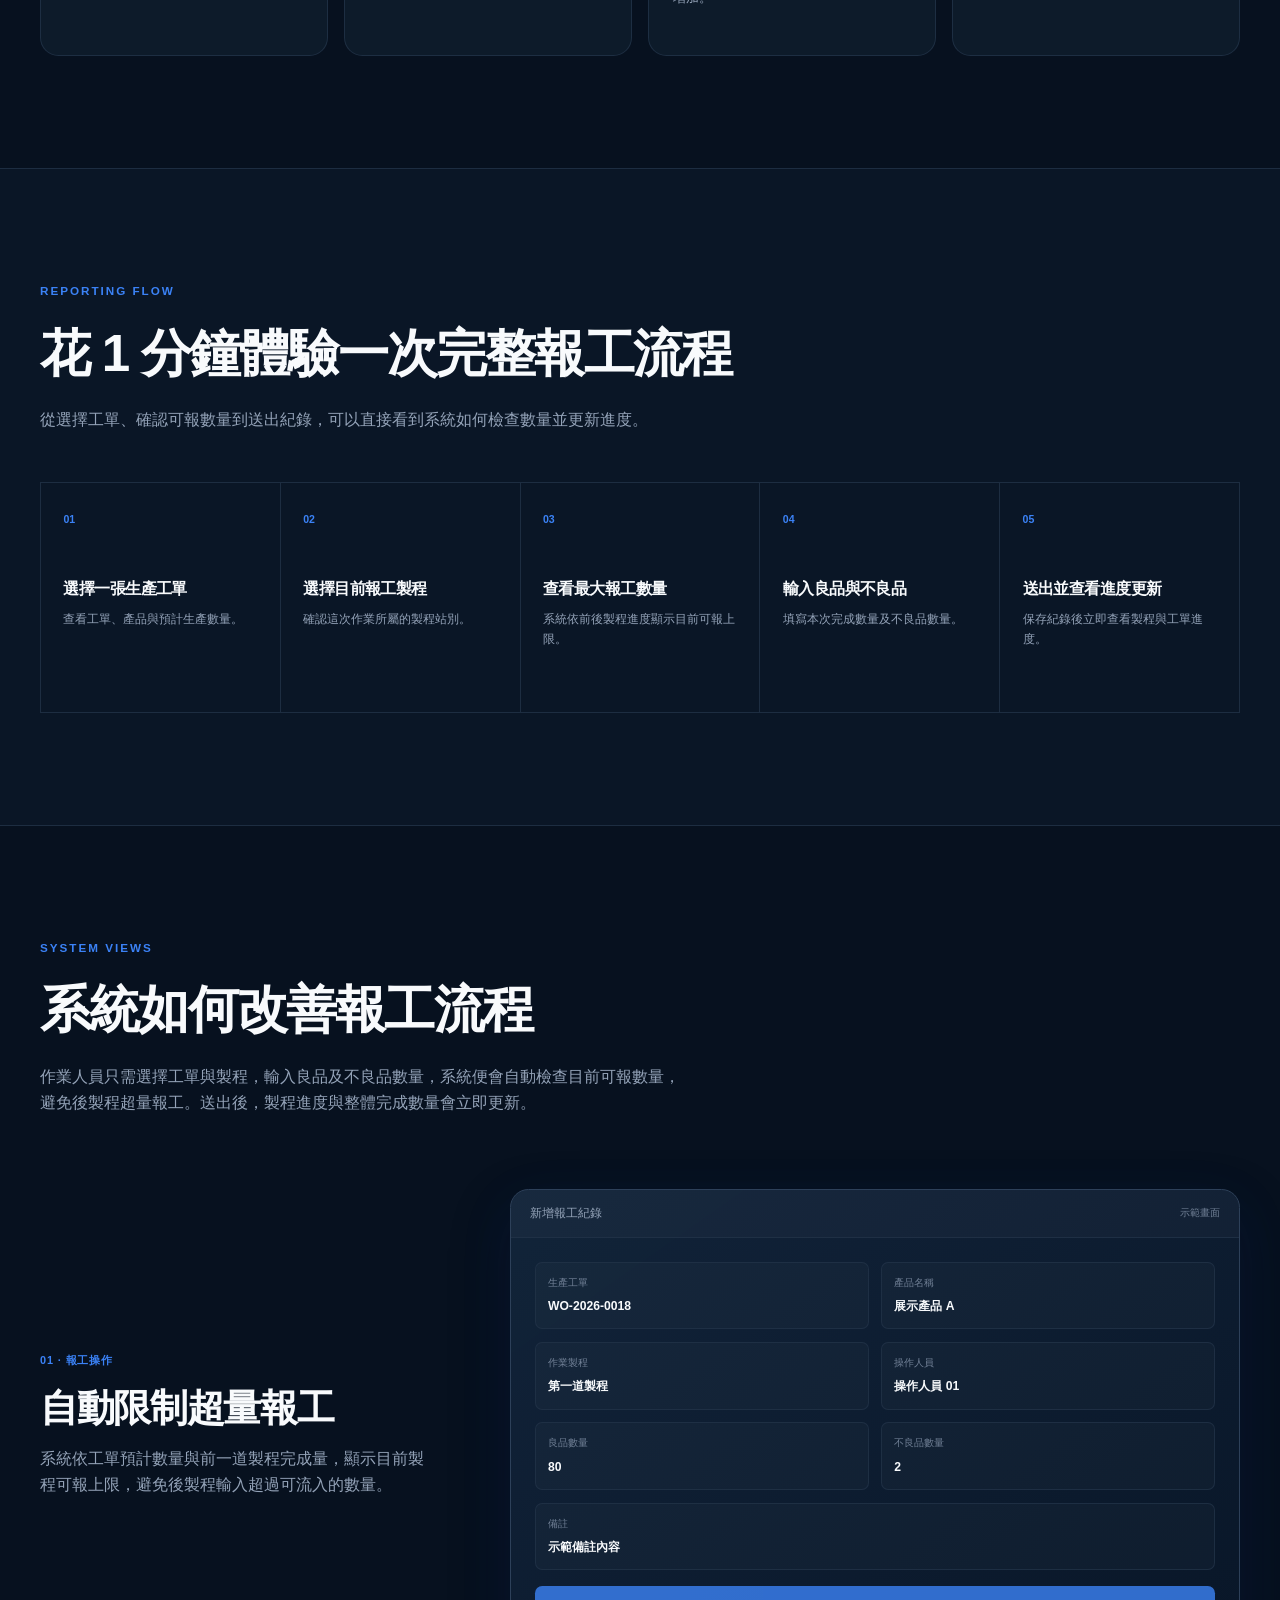
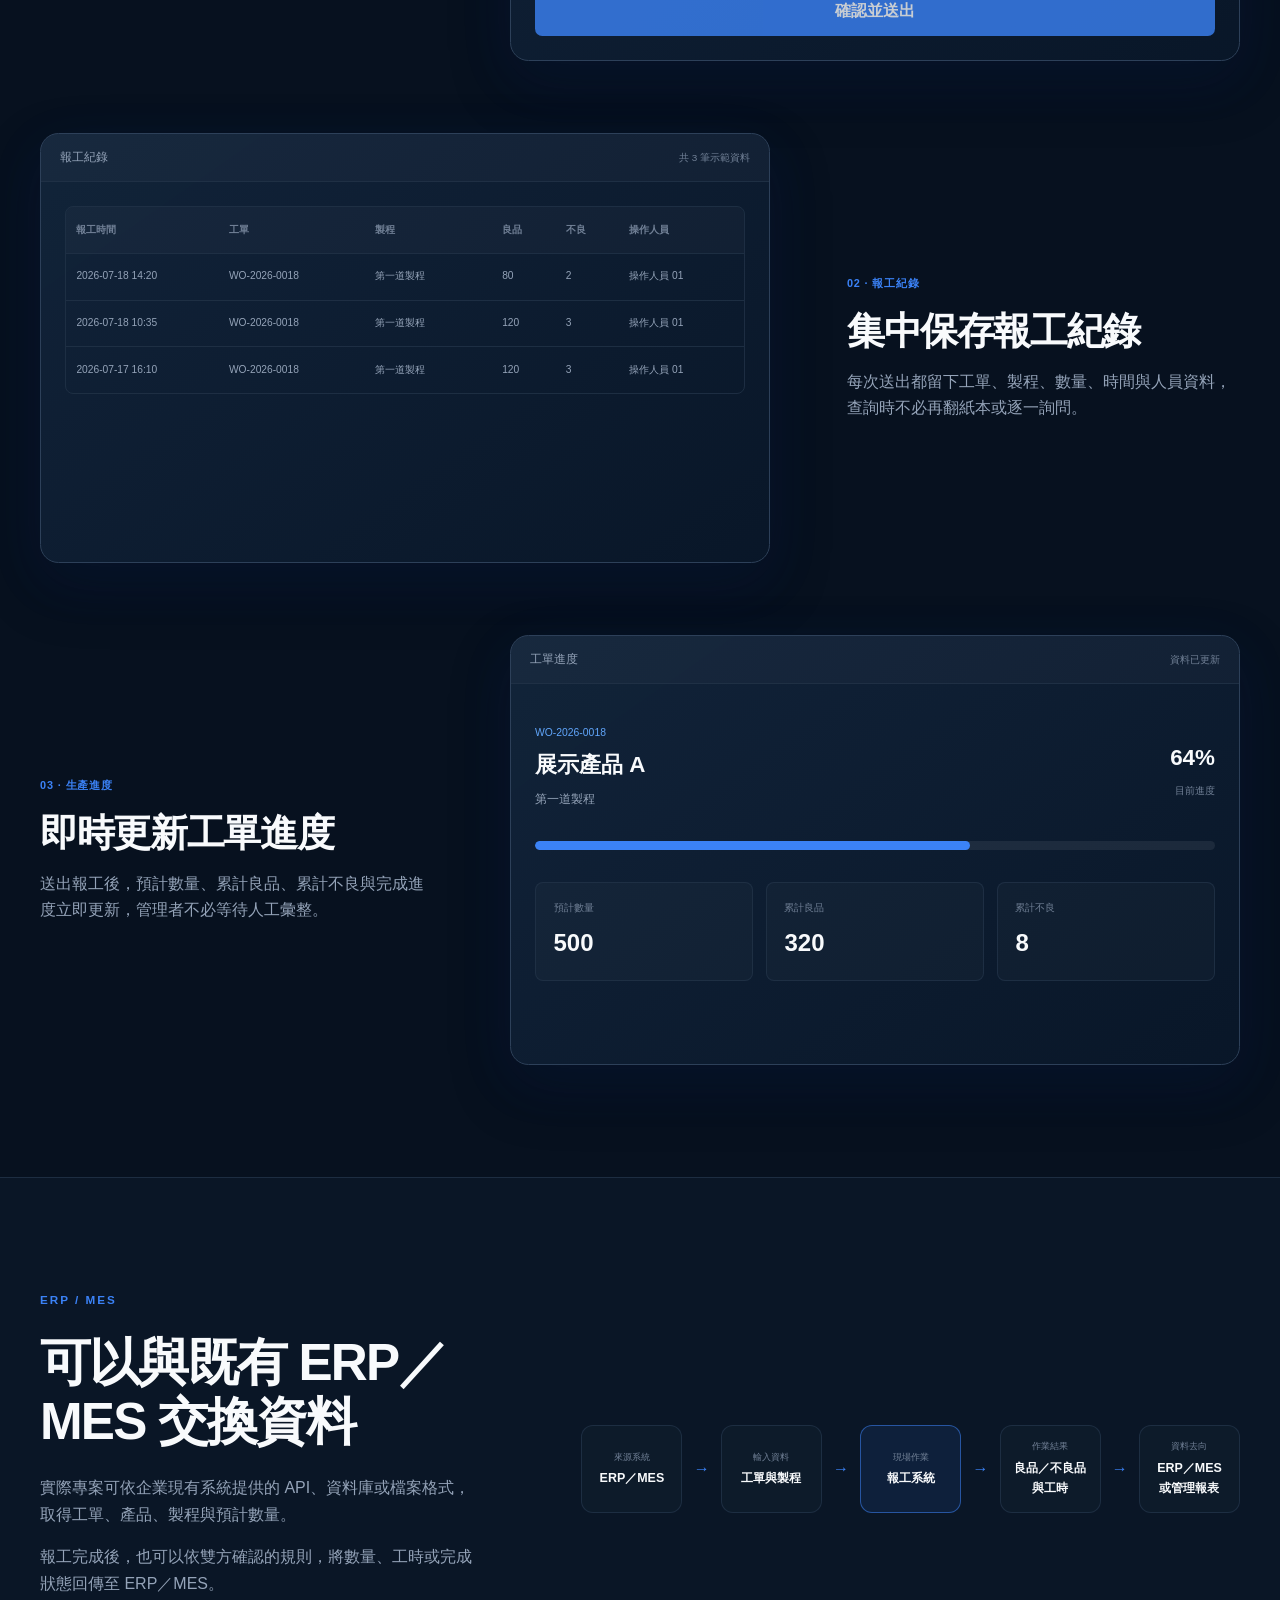
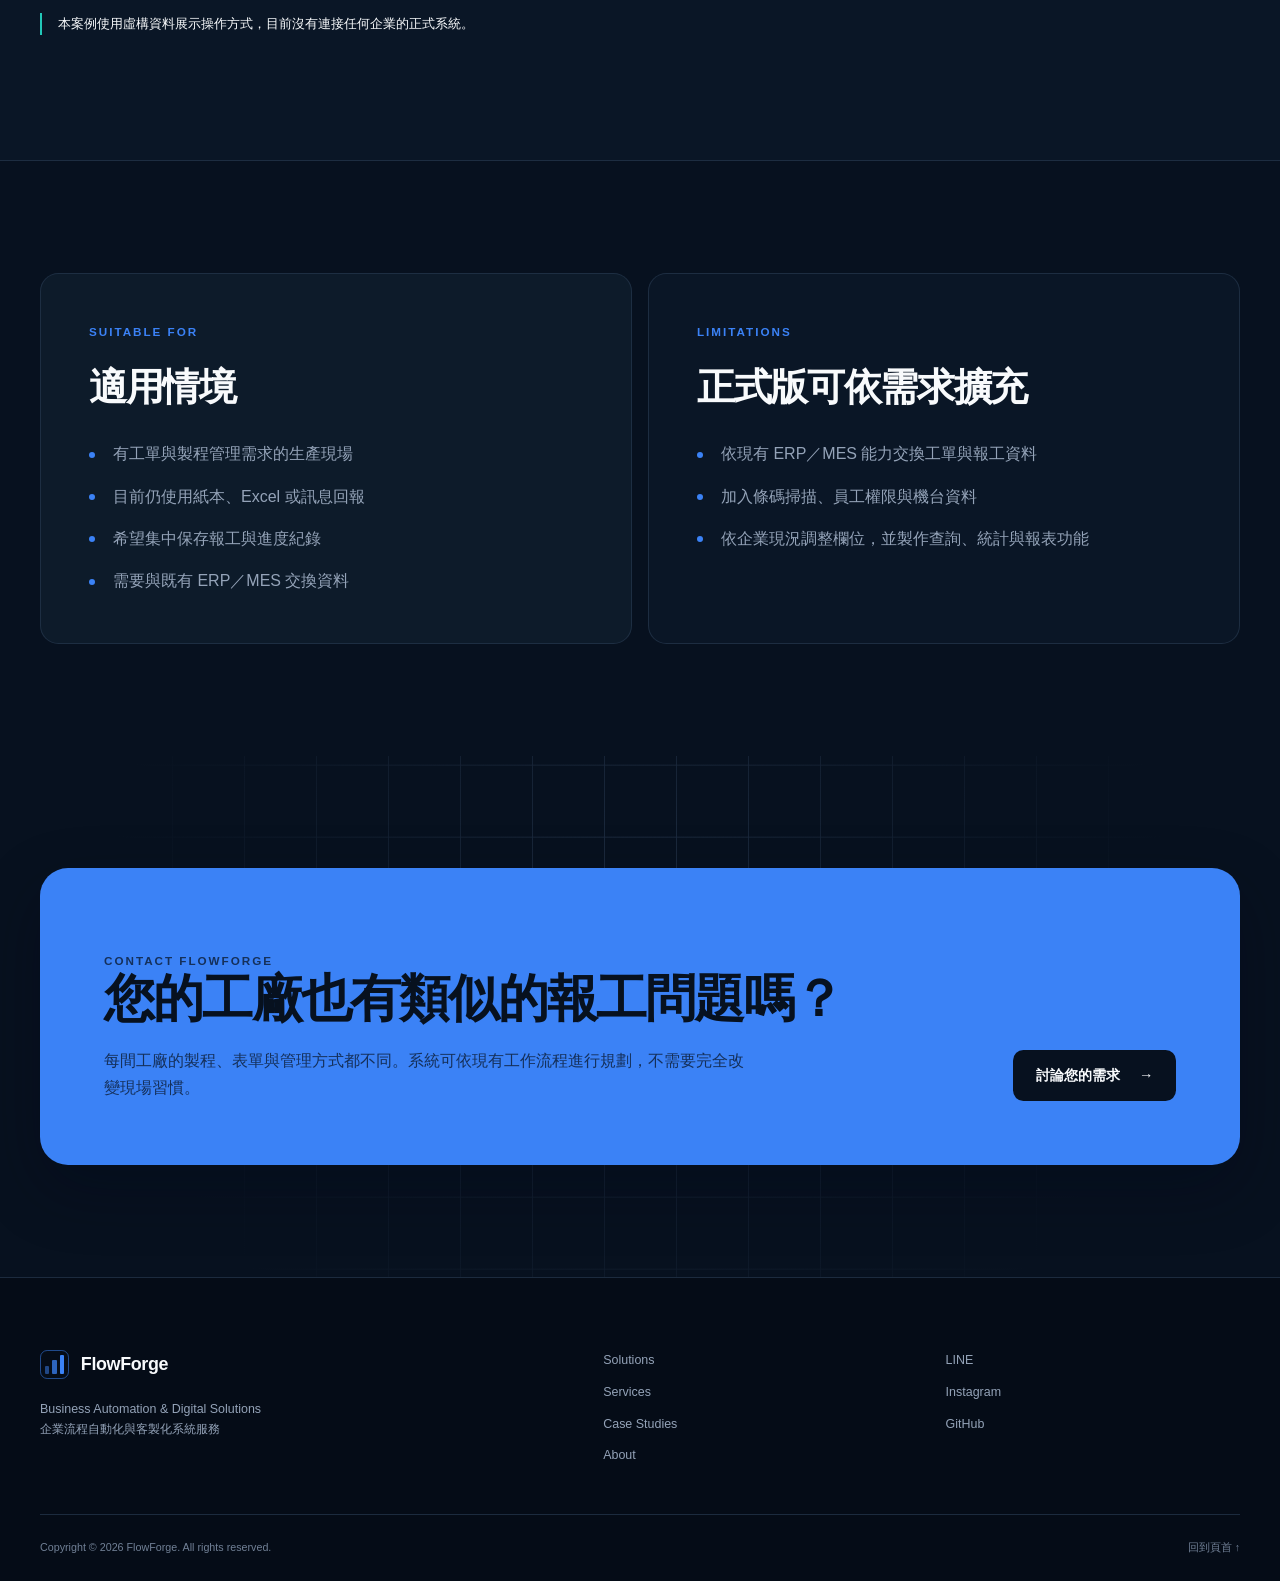
==== commit 50273c6f: "更新" ====
--- a/cases/work-reporting/index.html
+++ b/cases/work-reporting/index.html
@@ -6,6 +6,14 @@
   <meta name="description" content="FlowForge 報工系統案例：說明工單報工、製程紀錄、良品與不良品回報，以及生產進度追蹤。">
   <meta name="theme-color" content="#07111f">
   <title>報工系統案例｜FlowForge</title>
+  <script>
+    try {
+      const savedTheme = localStorage.getItem('flowforge-theme');
+      document.documentElement.dataset.theme = savedTheme === 'light' || savedTheme === 'dark' ? savedTheme : 'dark';
+    } catch (error) {
+      document.documentElement.dataset.theme = 'dark';
+    }
+  </script>
   <link rel="stylesheet" href="../../style.css">
   <link rel="stylesheet" href="case.css">
   <script src="../../script.js" defer></script>
@@ -19,6 +27,16 @@
         <span class="brand-mark" aria-hidden="true"><span></span><span></span><span></span></span>
         <span>FlowForge</span>
       </a>
+      <button
+        class="theme-toggle"
+        type="button"
+        data-theme-toggle
+        aria-label="切換亮色模式"
+        aria-pressed="false"
+      >
+        <span class="theme-toggle-icon" aria-hidden="true">☀</span>
+        <span class="theme-toggle-text">亮色</span>
+      </button>
       <button class="nav-toggle" type="button" aria-expanded="false" aria-controls="site-nav" aria-label="開啟導覽選單">
         <span></span><span></span>
       </button>
@@ -39,13 +57,13 @@
         <div class="case-hero-copy reveal">
           <a class="case-back" href="/#cases">← 返回系統案例</a>
           <p class="eyebrow">Case Study · Production Reporting</p>
-          <h1>報工系統</h1>
-          <p class="case-hero-lead">現場人員選擇工單與製程後，輸入完成數量與不良數量。系統留下每次報工紀錄，方便後續查詢與生產進度追蹤。</p>
+          <h1>讓工廠報工更即時、更準確，也更容易追蹤</h1>
+          <p class="case-hero-lead">將紙本與人工統計轉為數位報工流程，自動限制製程可報數量，讓管理者即時掌握工單與生產進度。</p>
           <ul class="case-tags" aria-label="案例內容">
             <li>工單報工</li><li>製程紀錄</li><li>良品／不良品</li><li>進度追蹤</li>
           </ul>
           <div class="case-hero-actions">
-            <a class="button button-primary" href="/try/work-reporting/">開啟報工系統體驗版 <span aria-hidden="true">→</span></a>
+            <a class="button button-primary" href="/try/work-reporting/">立即體驗報工流程 <span aria-hidden="true">→</span></a>
           </div>
         </div>
 
@@ -64,8 +82,8 @@
 
     <aside class="demo-notice" aria-label="示範環境聲明">
       <div class="container demo-notice-inner">
-        <strong>示範環境，內容與資料均為虛構。</strong>
-        <span>本頁不包含客戶名稱、真實工單、品號、員工資料或營運數據。</span>
+        <strong>此頁為互動體驗版本，使用模擬工單資料展示核心報工流程。</strong>
+        <span>正式系統可依企業需求串接 ERP、MES、條碼掃描、員工權限、機台資料與報表功能。</span>
       </div>
     </aside>
 
@@ -73,14 +91,14 @@
       <div class="container">
         <div class="case-section-heading reveal">
           <p class="eyebrow">Before</p>
-          <h2>報工完成了，資料卻還在紙本和 Excel 裡</h2>
-          <p>現場做完工作，不代表辦公室立刻有資料。只要中間還需要抄寫、轉傳或重新輸入，進度就會慢半拍。</p>
+          <h2>現場報工常遇到這些問題</h2>
+          <p>紙本、Excel 與口頭回報同時存在時，數量、進度和異常往往要等到人工整理後才看得出來。</p>
         </div>
         <div class="problem-grid">
-          <article class="problem-card reveal"><span>01</span><h3>同一筆資料輸入兩次</h3><p>現場先寫紙本或傳訊息，再由辦公室把數量重新輸入系統。</p></article>
-          <article class="problem-card reveal"><span>02</span><h3>各站紀錄分散</h3><p>同一張工單經過不同製程，各站資料放在不同檔案，查詢時還要逐一確認。</p></article>
-          <article class="problem-card reveal"><span>03</span><h3>數量格式不一致</h3><p>良品與不良品沒有固定填法，月底彙整時才發現資料對不起來。</p></article>
-          <article class="problem-card reveal"><span>04</span><h3>進度必須等人整理</h3><p>主管想知道工單做到哪裡，往往要先問現場，再等人更新報表。</p></article>
+          <article class="problem-card reveal"><span>01</span><h3>紙本紀錄難以追查</h3><p>手寫報工容易漏寫或寫錯，事後要確認時間、數量與作業人員時不容易查找。</p></article>
+          <article class="problem-card reveal"><span>02</span><h3>後製程發生超量</h3><p>後製程數量超過前製程完成量，常要等到彙整資料時才發現異常。</p></article>
+          <article class="problem-card reveal"><span>03</span><h3>數量需要人工核對</h3><p>良品、不良品與剩餘數量由人工整理，加上每個人的填寫方式不同，核對時間自然增加。</p></article>
+          <article class="problem-card reveal"><span>04</span><h3>工單進度無法即時掌握</h3><p>管理者想知道各製程做到哪裡，還得先詢問現場並等待人員更新報表。</p></article>
         </div>
       </div>
     </section>
@@ -89,15 +107,15 @@
       <div class="container">
         <div class="case-section-heading reveal">
           <p class="eyebrow">Reporting Flow</p>
-          <h2>一次報工，留下完整紀錄</h2>
-          <p>使用者只填寫這次作業的結果，工單與製程資料沿用系統內已有內容。</p>
+          <h2>花 1 分鐘體驗一次完整報工流程</h2>
+          <p>從選擇工單、確認可報數量到送出紀錄，可以直接看到系統如何檢查數量並更新進度。</p>
         </div>
         <ol class="case-step-list">
-          <li class="reveal"><span>01</span><div><h3>選擇生產工單</h3><p>查看工單、產品與預計數量。</p></div></li>
-          <li class="reveal"><span>02</span><div><h3>選擇作業製程</h3><p>確認本次作業所在製程。</p></div></li>
-          <li class="reveal"><span>03</span><div><h3>填寫作業結果</h3><p>輸入良品、不良品與備註。</p></div></li>
-          <li class="reveal"><span>04</span><div><h3>確認後送出</h3><p>再次核對工單、製程與數量。</p></div></li>
-          <li class="reveal"><span>05</span><div><h3>更新紀錄與進度</h3><p>保存本次紀錄並更新累計數量。</p></div></li>
+          <li class="reveal"><span>01</span><div><h3>選擇一張生產工單</h3><p>查看工單、產品與預計生產數量。</p></div></li>
+          <li class="reveal"><span>02</span><div><h3>選擇目前報工製程</h3><p>確認這次作業所屬的製程站別。</p></div></li>
+          <li class="reveal"><span>03</span><div><h3>查看最大報工數量</h3><p>系統依前後製程進度顯示目前可報上限。</p></div></li>
+          <li class="reveal"><span>04</span><div><h3>輸入良品與不良品</h3><p>填寫本次完成數量及不良品數量。</p></div></li>
+          <li class="reveal"><span>05</span><div><h3>送出並查看進度更新</h3><p>保存紀錄後立即查看製程與工單進度。</p></div></li>
         </ol>
       </div>
     </section>
@@ -106,12 +124,12 @@
       <div class="container">
         <div class="case-section-heading reveal">
           <p class="eyebrow">System Views</p>
-          <h2>三個畫面，從輸入到查詢</h2>
-          <p>以下介面以純 HTML 與 CSS 製作，僅用來說明資料如何輸入與呈現。</p>
+          <h2>系統如何改善報工流程</h2>
+          <p>作業人員只需選擇工單與製程，輸入良品及不良品數量，系統便會自動檢查目前可報數量，避免後製程超量報工。送出後，製程進度與整體完成數量會立即更新。</p>
         </div>
 
         <article class="screen-showcase reveal">
-          <div class="screen-copy"><span>01 · 報工操作</span><h3>只填寫這次完成的工作</h3><p>工單、產品與製程先帶入畫面。操作人員輸入良品、不良品和備註，確認後送出。</p></div>
+          <div class="screen-copy"><span>01 · 報工操作</span><h3>自動限制超量報工</h3><p>系統依工單預計數量與前一道製程完成量，顯示目前製程可報上限，避免後製程輸入超過可流入的數量。</p></div>
           <div class="system-screen report-form" aria-label="報工操作示意畫面">
             <div class="mock-window-head"><span>新增報工紀錄</span><i>示範畫面</i></div>
             <div class="form-grid">
@@ -128,7 +146,7 @@
         </article>
 
         <article class="screen-showcase screen-reverse reveal">
-          <div class="screen-copy"><span>02 · 報工紀錄</span><h3>每次送出都有時間與人員紀錄</h3><p>查詢時可以依工單或製程找到過去紀錄，不必再翻紙本或逐一詢問。</p></div>
+          <div class="screen-copy"><span>02 · 報工紀錄</span><h3>集中保存報工紀錄</h3><p>每次送出都留下工單、製程、數量、時間與人員資料，查詢時不必再翻紙本或逐一詢問。</p></div>
           <div class="system-screen record-screen" aria-label="報工紀錄示意畫面">
             <div class="mock-window-head"><span>報工紀錄</span><i>共 3 筆示範資料</i></div>
             <div class="record-table">
@@ -141,7 +159,7 @@
         </article>
 
         <article class="screen-showcase reveal">
-          <div class="screen-copy"><span>03 · 生產進度</span><h3>不用等報表，直接查看累計數量</h3><p>預計數量、累計良品與累計不良放在同一個畫面，並以報工紀錄計算目前進度。</p></div>
+          <div class="screen-copy"><span>03 · 生產進度</span><h3>即時更新工單進度</h3><p>送出報工後，預計數量、累計良品、累計不良與完成進度立即更新，管理者不必等待人工彙整。</p></div>
           <div class="system-screen progress-screen" aria-label="生產進度示意畫面">
             <div class="mock-window-head"><span>工單進度</span><i>資料已更新</i></div>
             <div class="progress-screen-top"><div><small>WO-2026-0018</small><strong>展示產品 A</strong><span>第一道製程</span></div><div class="progress-value"><strong>64%</strong><span>目前進度</span></div></div>
@@ -189,11 +207,11 @@
         </article>
         <article class="fit-card fit-card-limit reveal">
           <p class="eyebrow">Limitations</p>
-          <h2>需要先確認的事</h2>
+          <h2>正式版可依需求擴充</h2>
           <ul>
-            <li>實際欄位與操作方式需依企業現況調整</li>
-            <li>ERP／MES 串接方式取決於現有系統能力</li>
-            <li>本頁是靜態示範，不是正式連線環境</li>
+            <li>依現有 ERP／MES 能力交換工單與報工資料</li>
+            <li>加入條碼掃描、員工權限與機台資料</li>
+            <li>依企業現況調整欄位，並製作查詢、統計與報表功能</li>
           </ul>
         </article>
       </div>
@@ -201,8 +219,8 @@
 
     <section id="contact" class="contact-section section-grid">
       <div class="container contact-card reveal">
-        <div><p class="eyebrow">Contact FlowForge</p><h2>想把現場報工改得更簡單？</h2><p>可以先說明目前用紙本、Excel 還是既有系統，以及最常重複輸入的資料。FlowForge 會一起看看哪些步驟值得先處理。</p></div>
-        <a class="button button-light" href="https://line.me/ti/p/90dKJ0dKEm" target="_blank" rel="noopener noreferrer">透過 LINE 諮詢 <span aria-hidden="true">→</span></a>
+        <div><p class="eyebrow">Contact FlowForge</p><h2>您的工廠也有類似的報工問題嗎？</h2><p>每間工廠的製程、表單與管理方式都不同。系統可依現有工作流程進行規劃，不需要完全改變現場習慣。</p></div>
+        <a class="button button-light" href="https://line.me/ti/p/90dKJ0dKEm" target="_blank" rel="noopener noreferrer">討論您的需求 <span aria-hidden="true">→</span></a>
       </div>
     </section>
   </main>
@@ -215,5 +233,35 @@
     </div>
     <div class="container footer-bottom"><span>Copyright © <span data-year></span> FlowForge. All rights reserved.</span><a href="#main-content">回到頁首 ↑</a></div>
   </footer>
+  <script>
+    (() => {
+      const themeToggle = document.querySelector('[data-theme-toggle]');
+      if (!themeToggle) return;
+
+      const themeIcon = themeToggle.querySelector('.theme-toggle-icon');
+      const themeText = themeToggle.querySelector('.theme-toggle-text');
+
+      const updateThemeToggle = (theme) => {
+        const isLight = theme === 'light';
+        document.documentElement.dataset.theme = isLight ? 'light' : 'dark';
+        themeIcon.textContent = isLight ? '☾' : '☀';
+        themeText.textContent = isLight ? '暗色' : '亮色';
+        themeToggle.setAttribute('aria-label', isLight ? '切換暗色模式' : '切換亮色模式');
+        themeToggle.setAttribute('aria-pressed', String(isLight));
+      };
+
+      updateThemeToggle(document.documentElement.dataset.theme);
+
+      themeToggle.addEventListener('click', () => {
+        const nextTheme = document.documentElement.dataset.theme === 'light' ? 'dark' : 'light';
+        updateThemeToggle(nextTheme);
+        try {
+          localStorage.setItem('flowforge-theme', nextTheme);
+        } catch (error) {
+          // 主題仍可在目前頁面切換；瀏覽器封鎖儲存時不影響其他功能。
+        }
+      });
+    })();
+  </script>
 </body>
 </html>
--- a/cases/work-reporting/case.css
+++ b/cases/work-reporting/case.css
@@ -1,4 +1,7 @@
-.case-hero { min-height: 760px; display: flex; align-items: center; position: relative; padding: calc(var(--header-height) + var(--space-7)) 0 var(--space-7); overflow: hidden; }
+html, body { min-height: 100%; }
+body { min-height: 100vh; min-height: 100dvh; overflow-x: hidden; overflow-y: auto; }
+main { min-height: 100vh; min-height: 100dvh; overflow: visible; }
+.case-hero { min-height: 760px; display: flex; align-items: center; position: relative; padding: calc(var(--header-height) + var(--space-7)) 0 var(--space-7); overflow: visible; }
 .case-hero-layout { position: relative; z-index: 1; display: grid; grid-template-columns: minmax(0, .92fr) minmax(440px, 1.08fr); gap: clamp(3rem, 7vw, 7rem); align-items: center; }
 .case-hero-copy h1 { margin-bottom: var(--space-4); font-size: clamp(4rem, 7vw, 6.5rem); letter-spacing: -.06em; }
 .case-hero-lead { max-width: 660px; margin-bottom: var(--space-5); font-size: clamp(1.05rem, 1.5vw, 1.25rem); }
@@ -6,7 +9,8 @@
 .case-back:hover { color: var(--color-accent-strong); }
 .case-tags { display: flex; flex-wrap: wrap; gap: .55rem; margin: 0; padding: 0; list-style: none; }
 .case-tags li { padding: .45rem .72rem; color: var(--color-accent-strong); background: var(--color-accent-soft); border: 1px solid rgba(59,130,246,.24); border-radius: 2rem; font-size: .7rem; font-weight: 700; }
-.case-hero-actions { margin-top: var(--space-5); }
+.case-hero-actions { position: relative; z-index: 2; margin-top: var(--space-5); padding-bottom: calc(24px + env(safe-area-inset-bottom)); }
+.js .case-hero-copy.reveal { opacity: 1; transform: none; }
 
 .case-hero-preview, .system-screen { position: relative; overflow: hidden; background: linear-gradient(145deg, rgba(18,36,58,.97), rgba(9,23,40,.98)); border: 1px solid var(--color-line-strong); border-radius: var(--radius-lg); box-shadow: var(--shadow-card), var(--shadow-glow); }
 .case-hero-preview { min-height: 465px; padding: 4.5rem 2rem 2rem; }
@@ -100,3 +104,109 @@
   .progress-screen-top { align-items: flex-start; }.progress-value strong { font-size: 1.8rem; }
   .progress-metrics { gap: .4rem; }.progress-metrics div { padding: .75rem .55rem; }.progress-metrics strong { font-size: 1.2rem; }
 }
+
+.nav-shell { gap: clamp(.55rem, 1.2vw, 1rem); }
+.theme-toggle {
+  min-width: 40px;
+  min-height: 40px;
+  flex: 0 0 auto;
+  display: inline-flex;
+  align-items: center;
+  justify-content: center;
+  gap: .45rem;
+  margin-left: auto;
+  padding: .45rem .72rem;
+  color: var(--color-muted);
+  background: rgba(255,255,255,.025);
+  border: 1px solid var(--color-line);
+  border-radius: .6rem;
+  font: inherit;
+  font-size: .72rem;
+  font-weight: 700;
+  white-space: nowrap;
+  cursor: pointer;
+  transition: color .2s ease, background .2s ease, border-color .2s ease;
+}
+.theme-toggle:hover { color: var(--color-text); background: var(--color-accent-soft); border-color: rgba(96,165,250,.5); }
+.theme-toggle:focus-visible { outline: 3px solid var(--color-accent); outline-offset: 3px; }
+.theme-toggle svg, .theme-toggle [data-theme-icon], .theme-toggle .theme-toggle-icon { width: 1.1rem; height: 1.1rem; flex: 0 0 auto; }
+.theme-toggle + .site-nav { margin-left: 0; }
+
+html[data-theme="light"] {
+  color-scheme: light;
+  --color-bg: #f4f7fb;
+  --color-bg-soft: #eaf0f7;
+  --color-surface: #ffffff;
+  --color-surface-raised: #f7f9fc;
+  --color-text: #172033;
+  --color-muted: #5b687b;
+  --color-subtle: #718096;
+  --color-line: rgba(216,224,234,.92);
+  --color-line-strong: #c6d1df;
+  --shadow-card: 0 20px 48px rgba(31,50,78,.12);
+  --shadow-glow: 0 14px 44px rgba(37,99,235,.08);
+}
+html[data-theme="light"] body,
+html[data-theme="light"] .case-hero,
+html[data-theme="light"] .case-problems,
+html[data-theme="light"] .case-screens,
+html[data-theme="light"] .fit-section,
+html[data-theme="light"] .contact-section { color: #172033; background-color: #f4f7fb; }
+html[data-theme="light"] .section-muted,
+html[data-theme="light"] .integration-section { background: #eaf0f7; }
+html[data-theme="light"] .site-header { color: #172033; background: rgba(244,247,251,.9); border-color: rgba(216,224,234,.8); backdrop-filter: blur(18px); }
+html[data-theme="light"] .site-header.is-scrolled { background: rgba(244,247,251,.94); border-color: #d8e0ea; }
+html[data-theme="light"] .site-footer { color: #172033; background: #eaf0f7; border-color: #d8e0ea; }
+html[data-theme="light"] .demo-notice { background: rgba(59,130,246,.08); border-color: rgba(59,130,246,.22); }
+html[data-theme="light"] .case-hero-preview,
+html[data-theme="light"] .system-screen { color: #172033; background: linear-gradient(145deg, #ffffff, #f1f5fa); border-color: #d8e0ea; box-shadow: 0 20px 48px rgba(31,50,78,.12), 0 14px 44px rgba(37,99,235,.07); }
+html[data-theme="light"] .problem-card,
+html[data-theme="light"] .fit-card,
+html[data-theme="light"] .flow-node { color: #172033; background: #ffffff; border-color: #d8e0ea; }
+html[data-theme="light"] .case-step-list { border-color: #d8e0ea; }
+html[data-theme="light"] .case-step-list li { background: #ffffff; border-color: #d8e0ea; }
+html[data-theme="light"] .fit-card-limit { background: #f7f9fc; }
+html[data-theme="light"] .flow-node-primary { background: rgba(59,130,246,.1); border-color: rgba(59,130,246,.45); }
+html[data-theme="light"] .contact-card { color: #ffffff; background: var(--color-accent); box-shadow: 0 22px 52px rgba(37,99,235,.2); }
+html[data-theme="light"] .contact-card .eyebrow,
+html[data-theme="light"] .contact-card h2,
+html[data-theme="light"] .contact-card p { color: #ffffff; }
+html[data-theme="light"] .contact-card .button-light { color: #172033; background: #ffffff; }
+html[data-theme="light"] .contact-card .button-light:hover { color: #172033; background: #eaf0f7; }
+html[data-theme="light"] .button-primary,
+html[data-theme="light"] .mock-submit { color: #ffffff; }
+html[data-theme="light"] .mock-window-head,
+html[data-theme="light"] .hero-product,
+html[data-theme="light"] .hero-metrics div,
+html[data-theme="light"] .form-grid label,
+html[data-theme="light"] .record-head span,
+html[data-theme="light"] .progress-metrics div { background: rgba(23,32,51,.035); border-color: #d8e0ea; }
+html[data-theme="light"] .record-table,
+html[data-theme="light"] .record-row { border-color: #d8e0ea; }
+html[data-theme="light"] .progress-ring { background: radial-gradient(circle closest-side, #ffffff 80%, transparent 81% 99%), conic-gradient(var(--color-accent) 64%, #e1e7ef 0); }
+html[data-theme="light"] .progress-track { background: #dfe6ef; }
+html[data-theme="light"] .theme-toggle { color: #5b687b; background: #ffffff; border-color: #d8e0ea; }
+html[data-theme="light"] .theme-toggle:hover { color: #172033; background: rgba(59,130,246,.08); border-color: rgba(59,130,246,.45); }
+html[data-theme="light"] .footer-links a,
+html[data-theme="light"] .footer-meta a,
+html[data-theme="light"] .footer-meta span { color: #5b687b; }
+html[data-theme="light"] .footer-bottom { border-color: #d8e0ea; color: #718096; }
+
+@media (max-width: 980px) {
+  .nav-shell { justify-content: flex-start; }
+  .nav-toggle { flex: 0 0 auto; margin-left: .15rem; }
+  html[data-theme="light"] .site-nav { background: rgba(244,247,251,.98); }
+}
+
+@media (max-width: 760px) {
+  .nav-shell { gap: .4rem; }
+  .brand { min-width: 0; flex: 0 1 auto; }
+  .theme-toggle { width: 40px; padding-inline: 0; font-size: 0; }
+  .theme-toggle svg,
+  .theme-toggle [data-theme-icon],
+  .theme-toggle .theme-toggle-icon { font-size: 1rem; }
+  .theme-toggle > span:last-child:not(:first-child),
+  .theme-toggle [data-theme-label],
+  .theme-toggle .theme-toggle-label,
+  .theme-toggle .theme-toggle-text { display: none; }
+}
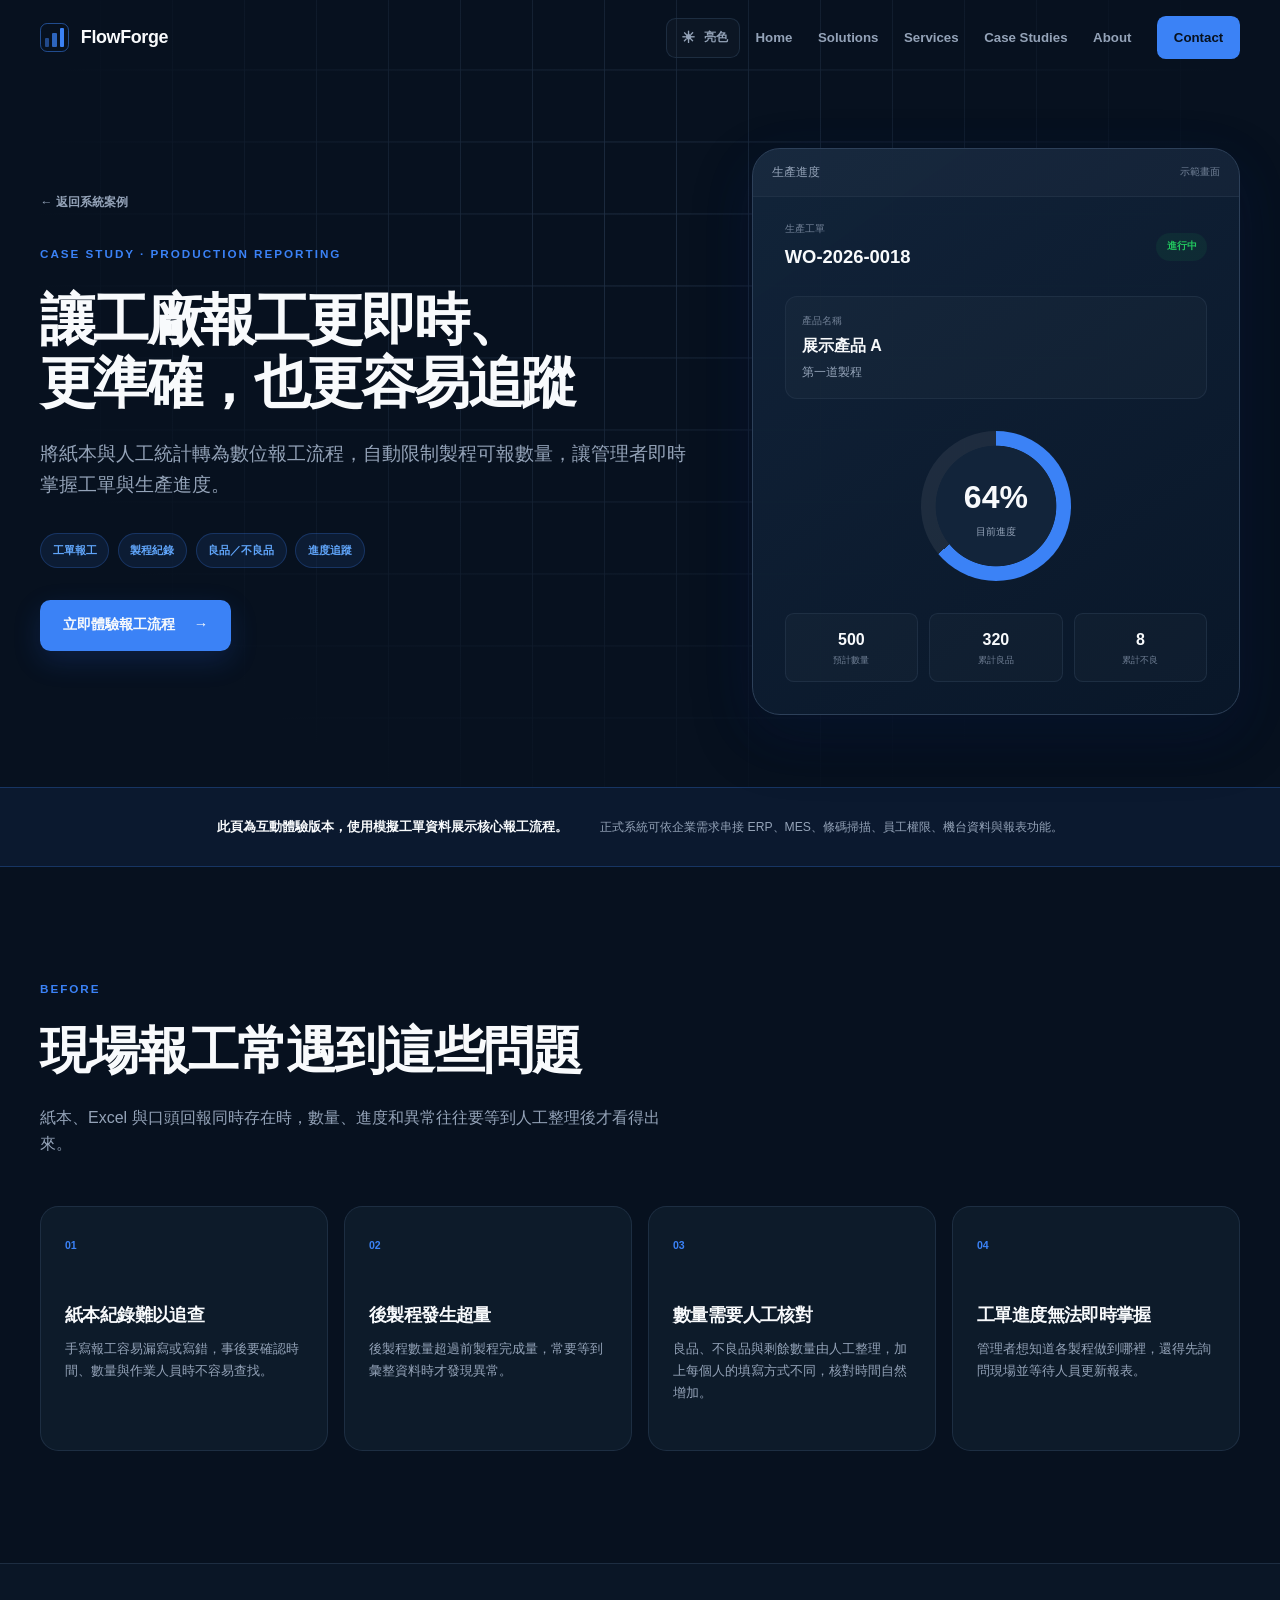
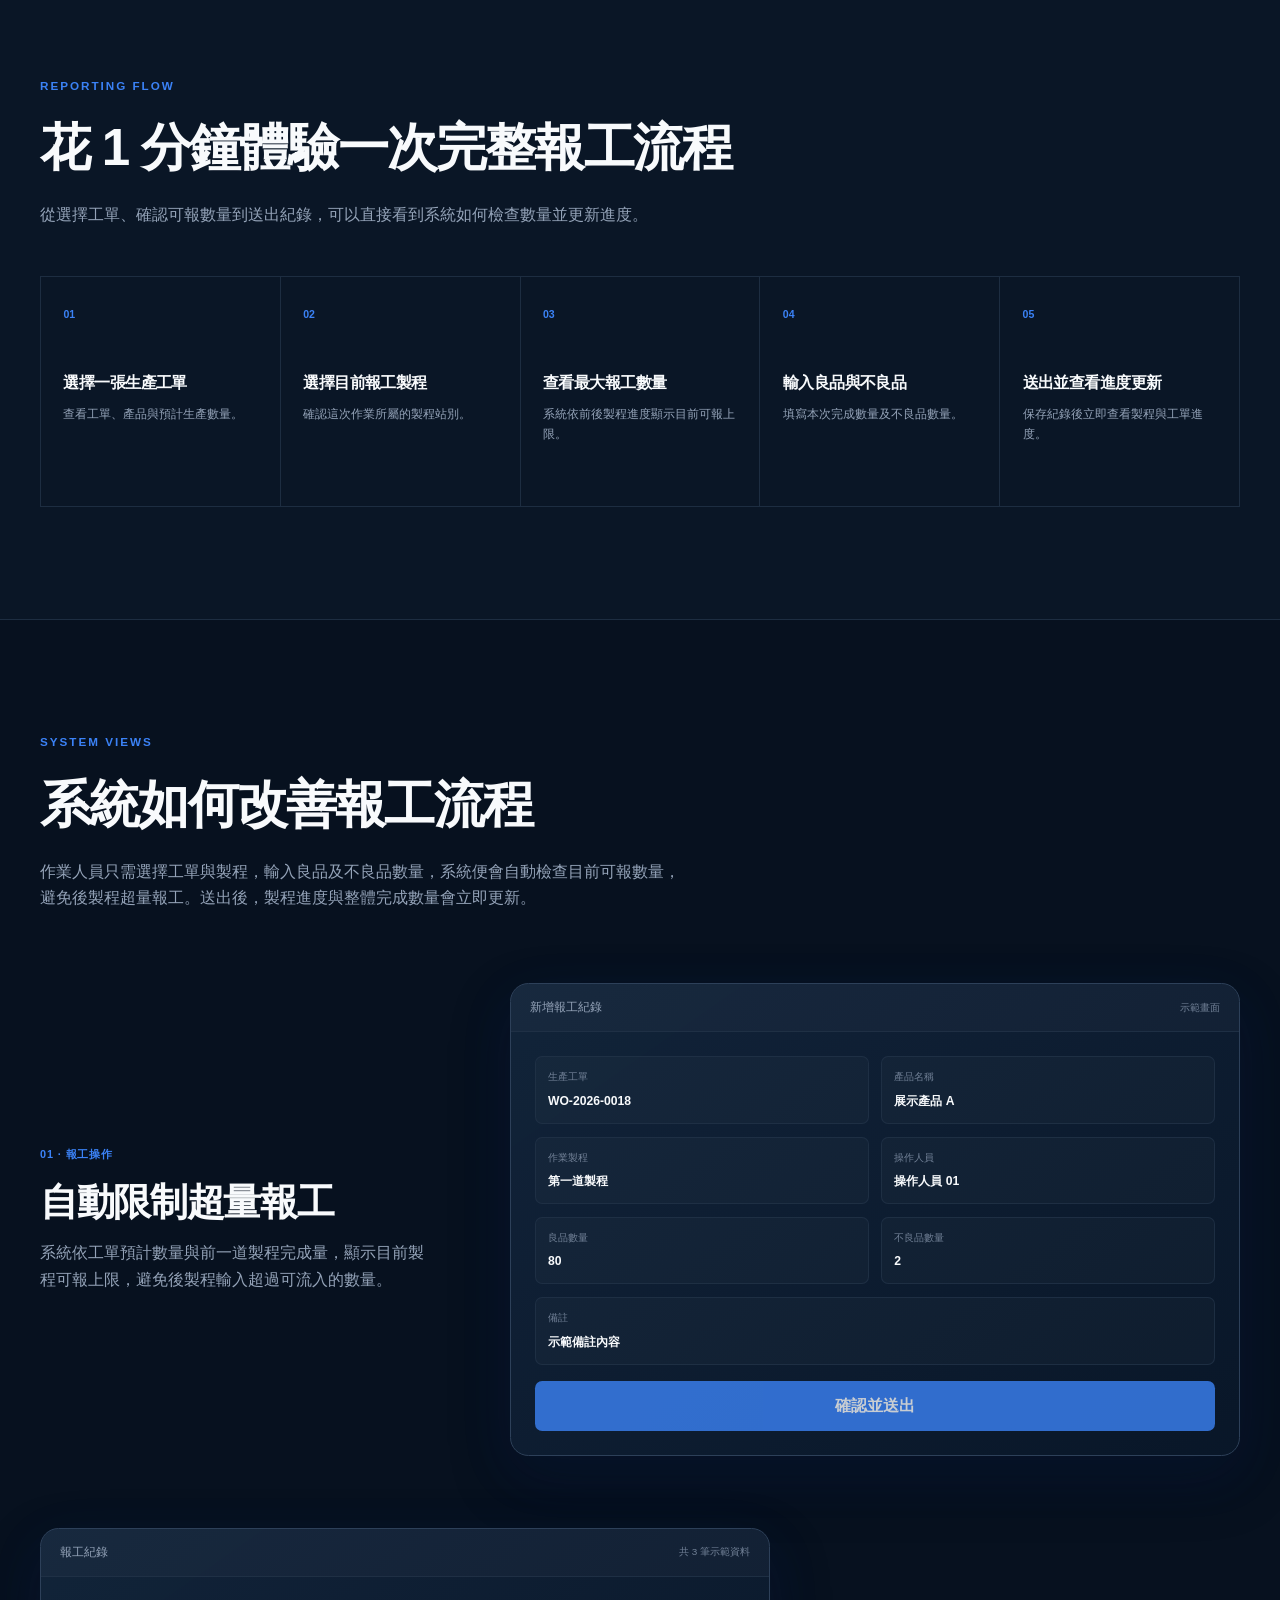
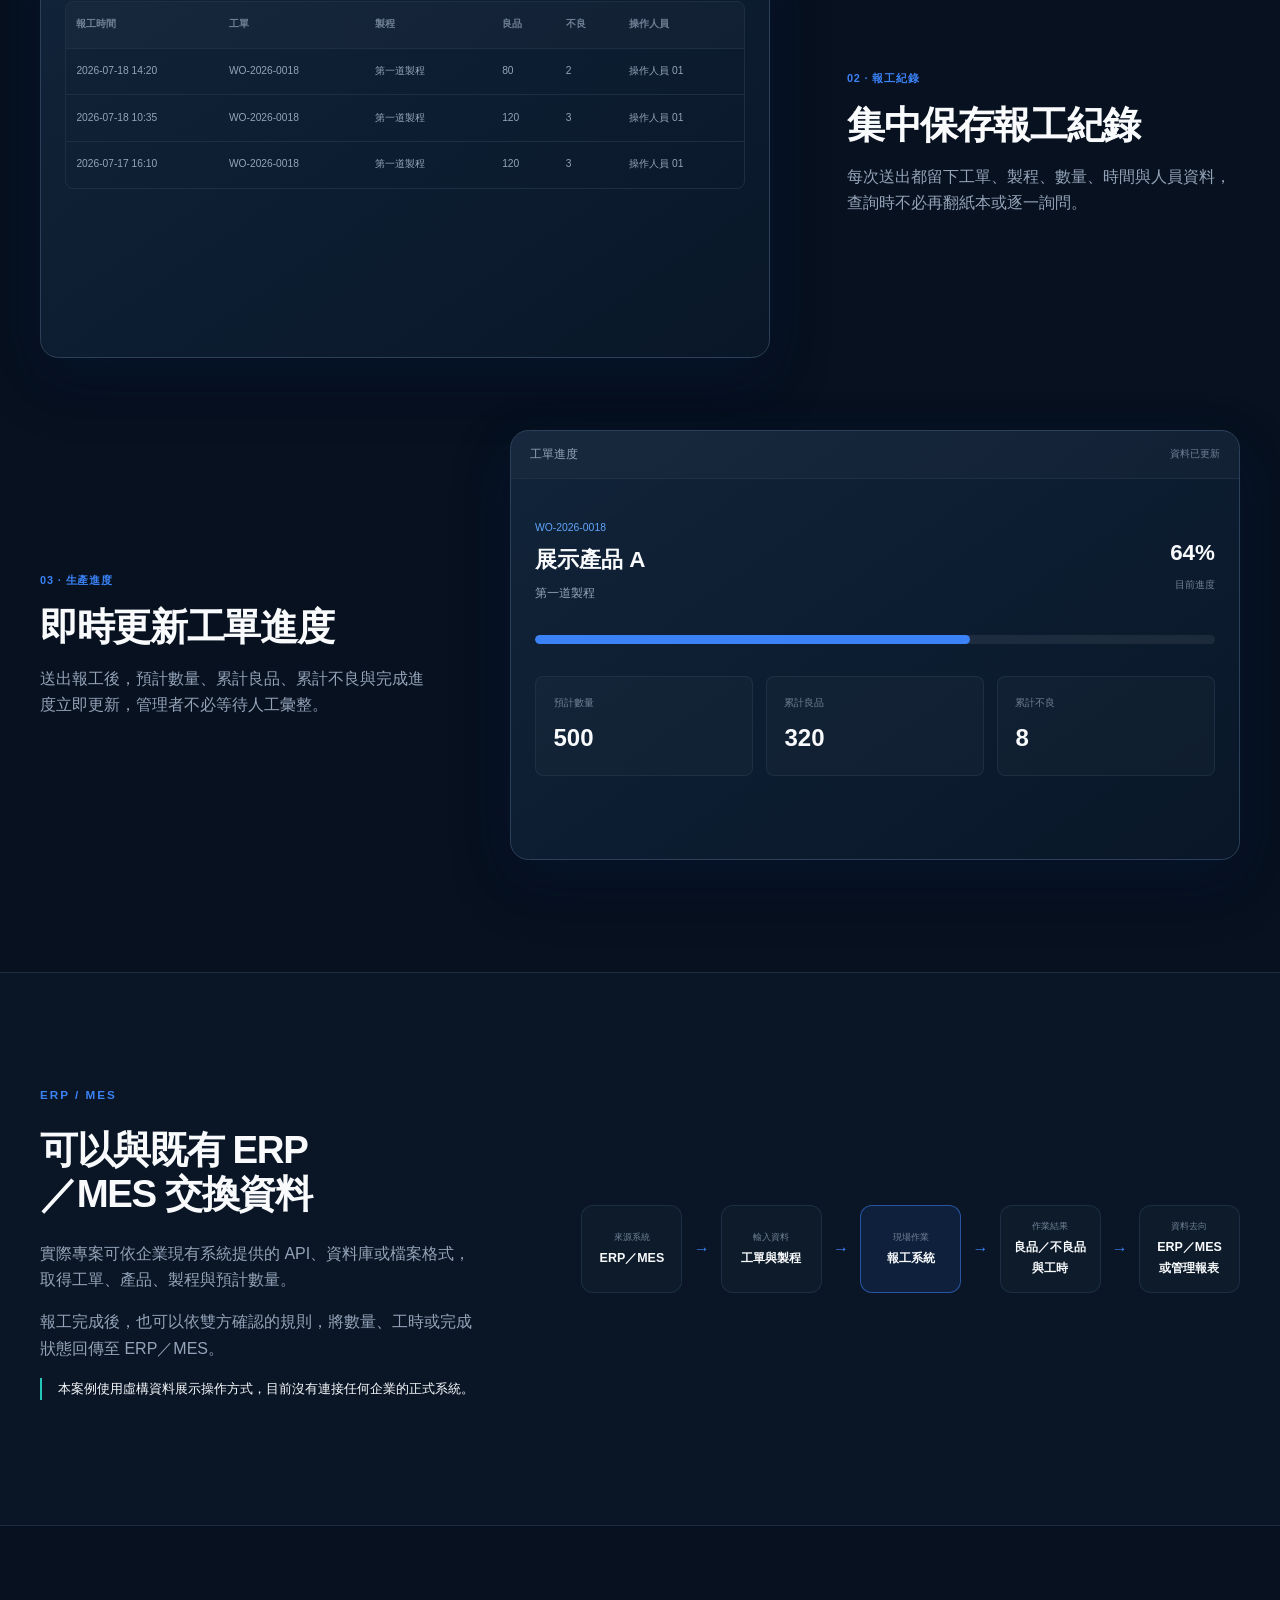
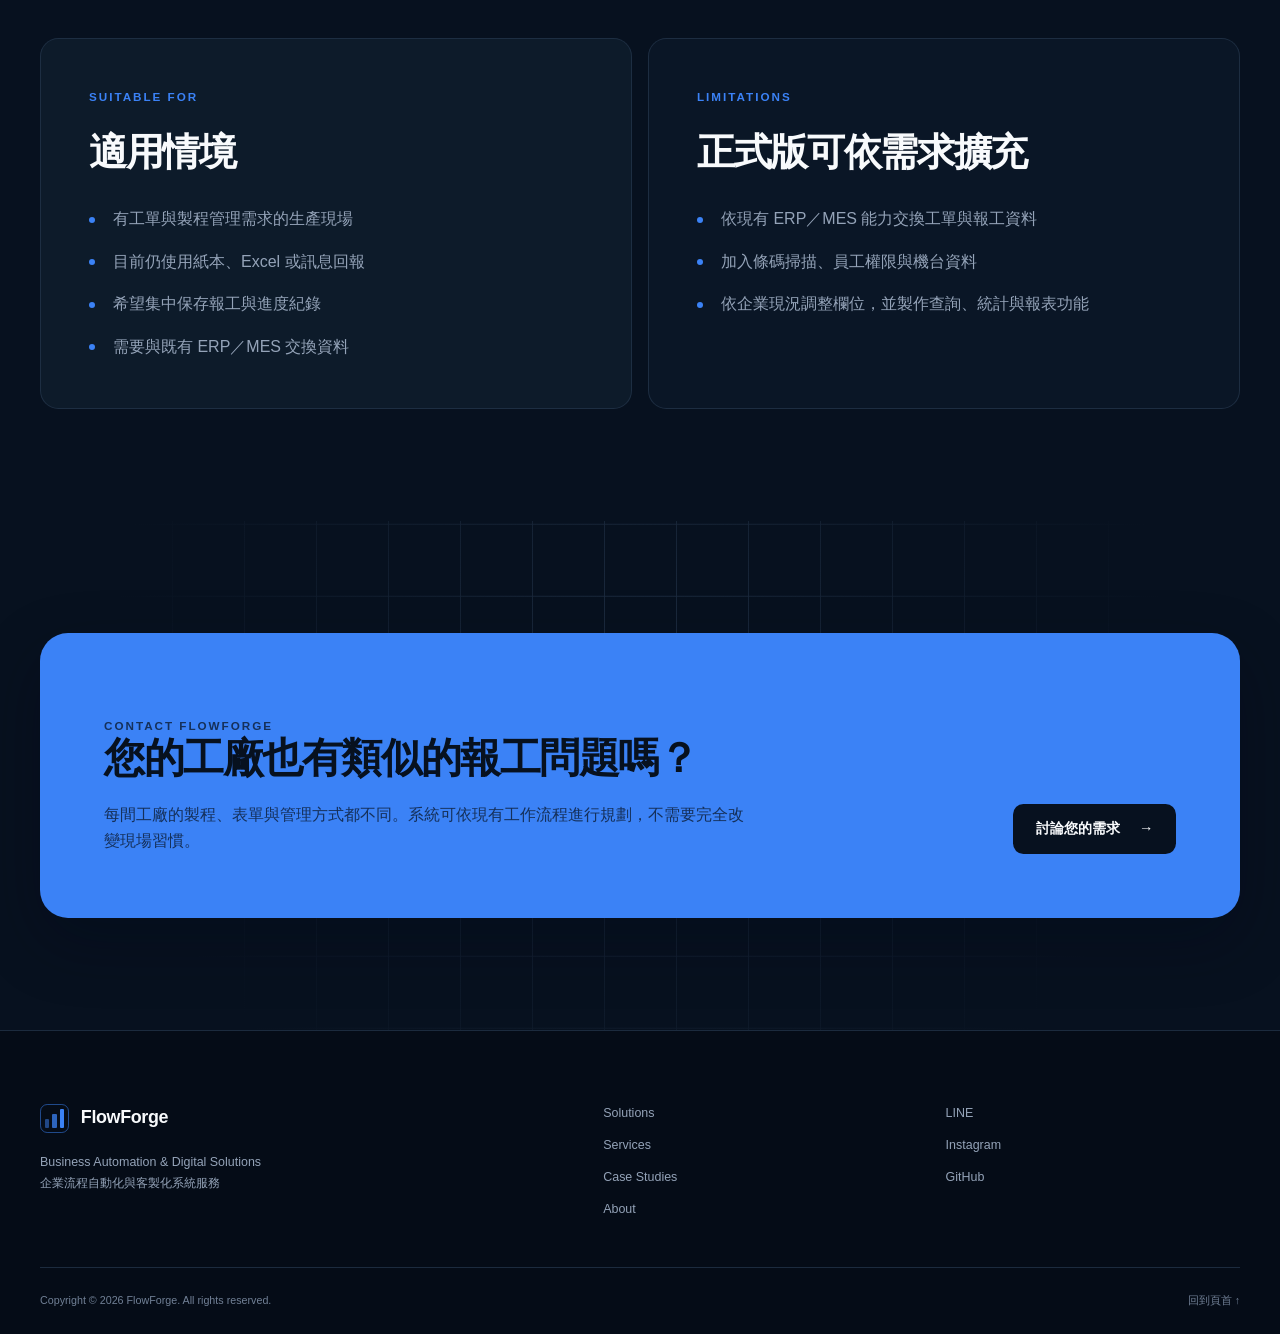
==== commit e0063cd0: "更新" ====
--- a/cases/work-reporting/index.html
+++ b/cases/work-reporting/index.html
@@ -6,14 +6,6 @@
   <meta name="description" content="FlowForge 報工系統案例：說明工單報工、製程紀錄、良品與不良品回報，以及生產進度追蹤。">
   <meta name="theme-color" content="#07111f">
   <title>報工系統案例｜FlowForge</title>
-  <script>
-    try {
-      const savedTheme = localStorage.getItem('flowforge-theme');
-      document.documentElement.dataset.theme = savedTheme === 'light' || savedTheme === 'dark' ? savedTheme : 'dark';
-    } catch (error) {
-      document.documentElement.dataset.theme = 'dark';
-    }
-  </script>
   <link rel="stylesheet" href="../../style.css">
   <link rel="stylesheet" href="case.css">
   <script src="../../script.js" defer></script>
@@ -27,16 +19,6 @@
         <span class="brand-mark" aria-hidden="true"><span></span><span></span><span></span></span>
         <span>FlowForge</span>
       </a>
-      <button
-        class="theme-toggle"
-        type="button"
-        data-theme-toggle
-        aria-label="切換亮色模式"
-        aria-pressed="false"
-      >
-        <span class="theme-toggle-icon" aria-hidden="true">☀</span>
-        <span class="theme-toggle-text">亮色</span>
-      </button>
       <button class="nav-toggle" type="button" aria-expanded="false" aria-controls="site-nav" aria-label="開啟導覽選單">
         <span></span><span></span>
       </button>
@@ -233,35 +215,5 @@
     </div>
     <div class="container footer-bottom"><span>Copyright © <span data-year></span> FlowForge. All rights reserved.</span><a href="#main-content">回到頁首 ↑</a></div>
   </footer>
-  <script>
-    (() => {
-      const themeToggle = document.querySelector('[data-theme-toggle]');
-      if (!themeToggle) return;
-
-      const themeIcon = themeToggle.querySelector('.theme-toggle-icon');
-      const themeText = themeToggle.querySelector('.theme-toggle-text');
-
-      const updateThemeToggle = (theme) => {
-        const isLight = theme === 'light';
-        document.documentElement.dataset.theme = isLight ? 'light' : 'dark';
-        themeIcon.textContent = isLight ? '☾' : '☀';
-        themeText.textContent = isLight ? '暗色' : '亮色';
-        themeToggle.setAttribute('aria-label', isLight ? '切換暗色模式' : '切換亮色模式');
-        themeToggle.setAttribute('aria-pressed', String(isLight));
-      };
-
-      updateThemeToggle(document.documentElement.dataset.theme);
-
-      themeToggle.addEventListener('click', () => {
-        const nextTheme = document.documentElement.dataset.theme === 'light' ? 'dark' : 'light';
-        updateThemeToggle(nextTheme);
-        try {
-          localStorage.setItem('flowforge-theme', nextTheme);
-        } catch (error) {
-          // 主題仍可在目前頁面切換；瀏覽器封鎖儲存時不影響其他功能。
-        }
-      });
-    })();
-  </script>
 </body>
 </html>
--- a/style.css
+++ b/style.css
@@ -32,6 +32,22 @@
   --ease: cubic-bezier(.2, .8, .2, 1);
 }
 
+html[data-theme="dark"] { color-scheme: dark; }
+html[data-theme="light"] {
+  color-scheme: light;
+  --color-bg: #f4f7fb;
+  --color-bg-soft: #eaf0f7;
+  --color-surface: #ffffff;
+  --color-surface-raised: #f7f9fc;
+  --color-text: #172033;
+  --color-muted: #5b687b;
+  --color-subtle: #718096;
+  --color-line: rgba(216, 224, 234, .92);
+  --color-line-strong: #c6d1df;
+  --shadow-card: 0 20px 48px rgba(31, 50, 78, .12);
+  --shadow-glow: 0 14px 44px rgba(37, 99, 235, .08);
+}
+
 *, *::before, *::after { box-sizing: border-box; }
 html { scroll-behavior: smooth; scroll-padding-top: calc(var(--header-height) + 1rem); }
 body { margin: 0; color: var(--color-text); background: var(--color-bg); font-family: Inter, ui-sans-serif, -apple-system, BlinkMacSystemFont, "Segoe UI", "Noto Sans TC", sans-serif; line-height: 1.65; -webkit-font-smoothing: antialiased; }
@@ -42,6 +58,7 @@
 img, svg { display: block; max-width: 100%; }
 h1, h2, h3, p { margin-top: 0; }
 h1, h2, h3 { line-height: 1.15; letter-spacing: -.035em; }
+h1, h2, .section-heading h2, .contact-card h2 { text-wrap: balance; overflow-wrap: normal; word-break: keep-all; }
 p { color: var(--color-muted); }
 .container { width: min(calc(100% - 3rem), var(--container)); margin-inline: auto; }
 .skip-link { position: fixed; left: 1rem; top: -5rem; z-index: 999; padding: .8rem 1rem; color: var(--color-bg); background: var(--color-accent); border-radius: var(--radius-sm); font-weight: 700; }
@@ -54,14 +71,14 @@
 .section-muted { background: var(--color-bg-soft); border-block: 1px solid var(--color-line); }
 .section-heading { position: relative; z-index: 1; display: grid; grid-template-columns: minmax(0, 1.5fr) minmax(270px, .7fr); gap: var(--space-7); align-items: end; margin-bottom: var(--space-7); }
 .section-heading.compact { margin-bottom: var(--space-6); }
-.section-heading h2, .about-copy h2, .contact-card h2 { margin-bottom: 0; max-width: 780px; font-size: clamp(2.15rem, 4vw, 4rem); }
+.section-heading h2, .about-copy h2, .contact-card h2 { margin-bottom: 0; max-width: 760px; font-size: clamp(2.15rem, 3.2vw, 2.75rem); }
 .section-heading > p { margin-bottom: .4rem; max-width: 480px; }
 .eyebrow { display: flex; align-items: center; gap: .6rem; margin-bottom: var(--space-4); color: var(--color-accent); font-size: .73rem; font-weight: 750; letter-spacing: .17em; text-transform: uppercase; }
 .status-dot, .live i, .visual-footer i { width: .45rem; height: .45rem; display: inline-block; border-radius: 50%; background: var(--color-success); box-shadow: 0 0 8px rgba(34, 197, 94, .28); }
 
 .site-header { position: fixed; inset: 0 0 auto; z-index: 100; height: var(--header-height); border-bottom: 1px solid transparent; transition: background .25s ease, border-color .25s ease; }
 .site-header.is-scrolled { background: rgba(7, 17, 31, .88); border-color: var(--color-line); backdrop-filter: blur(18px); }
-.nav-shell { height: 100%; display: flex; align-items: center; justify-content: space-between; }
+.nav-shell { height: 100%; display: flex; align-items: center; justify-content: flex-start; gap: clamp(.55rem, 1.2vw, 1rem); }
 .brand { display: inline-flex; align-items: center; gap: .75rem; font-size: 1.12rem; font-weight: 760; letter-spacing: -.02em; }
 .brand-mark { width: 1.8rem; height: 1.8rem; display: grid; grid-template-columns: repeat(3, 1fr); gap: 3px; align-items: end; padding: 4px; border: 1px solid rgba(59, 130, 246, .52); border-radius: .45rem; }
 .brand-mark span { display: block; background: var(--color-accent); border-radius: 1px; }
@@ -74,12 +91,18 @@
 .site-nav .nav-cta { padding: .65rem 1.05rem; color: var(--color-bg); background: var(--color-accent); border-radius: .55rem; }
 .nav-toggle { display: none; width: 44px; height: 44px; border: 1px solid var(--color-line); color: var(--color-text); background: transparent; border-radius: .6rem; cursor: pointer; }
 .nav-toggle span { display: block; width: 18px; height: 1px; margin: 5px auto; background: currentColor; transition: transform .2s ease; }
+.theme-toggle { min-width: 40px; min-height: 40px; flex: 0 0 auto; display: inline-flex; align-items: center; justify-content: center; gap: .45rem; margin-left: auto; padding: .45rem .72rem; color: var(--color-muted); background: rgba(255,255,255,.025); border: 1px solid var(--color-line); border-radius: .6rem; font: inherit; font-size: .72rem; font-weight: 700; white-space: nowrap; cursor: pointer; transition: color .2s ease, background .2s ease, border-color .2s ease; }
+.theme-toggle:hover { color: var(--color-text); background: var(--color-accent-soft); border-color: rgba(96,165,250,.5); }
+.theme-toggle:focus-visible { outline: 3px solid var(--color-accent); outline-offset: 3px; }
+.theme-toggle-icon { width: 1.1rem; height: 1.1rem; display: inline-grid; place-items: center; flex: 0 0 auto; font-size: 1rem; line-height: 1; }
+.theme-toggle-text { display: inline; }
+.theme-toggle + .nav-toggle { margin-left: 0; }
 
 .hero { min-height: 850px; display: flex; align-items: center; padding: calc(var(--header-height) + var(--space-7)) 0 var(--space-7); overflow: hidden; }
 .hero-glow { position: absolute; width: 38rem; height: 38rem; right: -14rem; top: 6rem; border-radius: 50%; background: rgba(37, 99, 235, .12); filter: blur(120px); pointer-events: none; }
-.hero-layout { position: relative; z-index: 1; display: grid; grid-template-columns: minmax(0, 48fr) minmax(0, 52fr); gap: clamp(2.5rem, 4vw, 4rem); align-items: center; }
+.hero-layout { position: relative; z-index: 1; display: grid; grid-template-columns: minmax(0, 60fr) minmax(390px, 40fr); gap: clamp(2rem, 3vw, 3rem); align-items: center; }
 .hero-copy { min-width: 0; }
-.hero-copy h1 { max-width: 100%; margin-bottom: var(--space-5); font-size: clamp(3.8rem, 5.8vw, 5.5rem); font-weight: 760; line-height: 1.02; letter-spacing: -.04em; }
+.hero-copy h1 { max-width: 760px; margin-bottom: var(--space-5); font-size: clamp(2.8rem, 3.2vw, 3.5rem); font-weight: 760; line-height: 1.08; letter-spacing: -.04em; text-wrap: balance; word-break: keep-all; }
 .hero-title-line { display: block; white-space: nowrap; }
 .hero-title-accent { color: var(--color-accent); }
 .hero-lead { max-width: 650px; margin-bottom: var(--space-5); font-size: clamp(1.05rem, 1.5vw, 1.27rem); }
@@ -117,6 +140,8 @@
 .trust-grid strong { margin-bottom: .2rem; font-size: 1.25rem; }.trust-grid span { color: var(--color-subtle); font-size: .72rem; }
 
 .bento-grid { position: relative; z-index: 1; display: grid; grid-template-columns: repeat(3, 1fr); gap: 1rem; }
+.pain-grid { grid-template-columns: repeat(2, 1fr); }
+.pain-grid .bento-card { min-height: 290px; }
 .bento-card { min-height: 260px; position: relative; overflow: hidden; padding: var(--space-5); background: linear-gradient(145deg, rgba(15, 31, 50, .98), rgba(10, 22, 38, .98)); border: 1px solid var(--color-line); border-radius: var(--radius-md); box-shadow: 0 18px 40px rgba(2, 8, 23, .16); transition: transform .3s var(--ease), border-color .3s ease, box-shadow .3s ease; }
 .bento-card:hover, .service-card:hover, .case-card:hover { transform: translateY(-5px); border-color: rgba(59, 130, 246, .4); box-shadow: var(--shadow-card); }
 .bento-wide { grid-column: span 2; display: grid; grid-template-columns: 1.1fr .9fr; gap: 2rem; align-items: end; min-height: 350px; }
@@ -144,21 +169,60 @@
 .loop::before { inset: 10px; border: 1px solid currentColor; border-radius: 50%; border-left-color: transparent; }.loop::after { width: 5px; height: 5px; left: 8px; top: 17px; border-left: 1px solid currentColor; border-bottom: 1px solid currentColor; transform: rotate(-20deg); }
 
 .case-grid { position: relative; z-index: 1; display: grid; grid-template-columns: repeat(2, 1fr); gap: 1rem; }
-.case-card { display: grid; grid-template-columns: .9fr 1.1fr; min-height: 320px; overflow: hidden; background: var(--color-surface); border: 1px solid var(--color-line); border-radius: var(--radius-md); transition: transform .3s var(--ease), border-color .3s ease, box-shadow .3s ease; }
+.case-card { display: grid; grid-template-columns: 1.05fr .95fr; min-height: 320px; overflow: hidden; background: var(--color-surface); border: 1px solid var(--color-line); border-radius: var(--radius-md); transition: transform .3s var(--ease), border-color .3s ease, box-shadow .3s ease; }
 .case-featured { grid-column: span 2; grid-template-columns: 1.2fr .8fr; min-height: 390px; }
 .case-preview { position: relative; overflow: hidden; display: grid; place-items: center; min-height: 100%; background-color: #0a1829; background-image: radial-gradient(circle at 20% 20%, rgba(59, 130, 246, .1), transparent 35%), linear-gradient(var(--color-line) 1px, transparent 1px), linear-gradient(90deg,var(--color-line) 1px,transparent 1px); background-size: auto, 32px 32px, 32px 32px; border-right: 1px solid var(--color-line); }
 .case-content { display: flex; flex-direction: column; justify-content: center; padding: var(--space-5); }.case-content h3 { margin: 1.2rem 0 .8rem; font-size: 1.45rem; }.case-content p { font-size: .86rem; }.case-content a { margin-top: auto; padding-top: 1rem; color: var(--color-text); font-size: .75rem; font-weight: 700; }.case-content a span { float: right; color: var(--color-accent); }
 .tag-row { display: flex; flex-wrap: wrap; gap: .4rem; }.tag-row span { padding: .25rem .5rem; color: var(--color-highlight); background: var(--color-highlight-soft); border: 1px solid rgba(34, 199, 184, .18); border-radius: 2rem; font-size: .55rem; font-weight: 750; letter-spacing: .06em; text-transform: uppercase; }
-.preview-bar { position: absolute; top: 18%; left: 12%; right: 12%; height: 34px; display: flex; gap: 5px; align-items: center; padding: 0 10px; background: var(--color-surface-raised); border: 1px solid var(--color-line); border-radius: 6px 6px 0 0; }.preview-bar i { width: 5px; height: 5px; border-radius: 50%; background: var(--color-subtle); }
-.preview-body { width: 76%; display: grid; grid-template-columns: repeat(4,1fr); gap: 8px; padding: 56px 14px 16px; background: rgba(13, 27, 42, .9); border: 1px solid var(--color-line); border-radius: 7px; box-shadow: 0 20px 50px rgba(0,0,0,.3); }.preview-body span { height: 105px; background: linear-gradient(to top, rgba(59, 130, 246, .32) 65%, rgba(255,255,255,.035) 65%); border: 1px solid var(--color-line); border-radius: 4px; }
-.box-stack { position: relative; width: 100px; height: 100px; transform: rotate(30deg) skew(-5deg); }.box-stack i { position: absolute; width: 65px; height: 65px; border: 1px solid var(--color-accent); background: rgba(59, 130, 246, .06); }.box-stack i:nth-child(1){left:0;top:25px;opacity:.35}.box-stack i:nth-child(2){left:18px;top:12px;opacity:.6}.box-stack i:nth-child(3){left:36px;top:0}
-.ticket-list { width: 72%; display: grid; gap: 8px; }.ticket-list i { height: 38px; border: 1px solid var(--color-line); border-left: 3px solid var(--color-accent); border-radius: 4px; background: rgba(255,255,255,.025); }.ticket-list i:nth-child(2){width:85%;opacity:.7}.ticket-list i:nth-child(3){width:68%;opacity:.4}
+.case-ui-window { width: calc(100% - 2rem); max-width: 620px; overflow: hidden; color: var(--color-text); background: rgba(7, 17, 31, .9); border: 1px solid var(--color-line-strong); border-radius: .8rem; box-shadow: 0 16px 38px rgba(2, 8, 23, .28); }
+.case-ui-header { min-height: 38px; display: grid; grid-template-columns: auto 1fr auto; align-items: center; gap: .65rem; padding: .55rem .75rem; background: var(--color-surface-raised); border-bottom: 1px solid var(--color-line); }
+.case-ui-header strong { overflow: hidden; font-size: .68rem; letter-spacing: -.01em; text-overflow: ellipsis; white-space: nowrap; }
+.case-ui-header small { color: var(--color-subtle); font-size: .52rem; white-space: nowrap; }
+.case-ui-dots { display: flex; gap: .25rem; }
+.case-ui-dots i { width: 5px; height: 5px; border-radius: 50%; background: var(--color-subtle); }
+.case-ui-dots i:nth-child(2) { background: var(--color-accent); }
+.case-ui-dots i:nth-child(3) { background: var(--color-highlight); }
+.case-ui-content { display: grid; gap: .75rem; padding: .8rem; }
+.case-ui-stats { display: grid; grid-template-columns: repeat(3, minmax(0, 1fr)); gap: .45rem; }
+.case-ui-stats > div { min-width: 0; padding: .55rem .6rem; background: var(--color-surface); border: 1px solid var(--color-line); border-radius: .5rem; }
+.case-ui-stats span, .case-ui-stats strong { display: block; }
+.case-ui-stats span { overflow: hidden; color: var(--color-subtle); font-size: .5rem; text-overflow: ellipsis; white-space: nowrap; }
+.case-ui-stats strong { margin-top: .12rem; color: var(--color-text); font-size: .88rem; }
+.case-ui-progress { padding: .6rem .7rem; background: var(--color-surface); border: 1px solid var(--color-line); border-radius: .5rem; }
+.case-ui-progress > span { display: flex; justify-content: space-between; margin-bottom: .4rem; font-size: .56rem; }
+.case-ui-progress > span b { color: var(--color-muted); }.case-ui-progress > span strong { color: var(--color-accent-strong); }
+.case-ui-progress > i { height: 5px; display: block; overflow: hidden; background: var(--color-bg-soft); border-radius: 1rem; }
+.case-ui-progress > i > b { width: var(--progress); height: 100%; display: block; background: linear-gradient(90deg, var(--color-accent), var(--color-highlight)); border-radius: inherit; }
+.case-ui-table { overflow: hidden; border: 1px solid var(--color-line); border-radius: .5rem; }
+.case-ui-row { min-height: 29px; display: grid; align-items: center; gap: .4rem; padding: .35rem .55rem; color: var(--color-muted); background: var(--color-surface); border-bottom: 1px solid var(--color-line); font-size: .52rem; }
+.case-ui-row:last-child { border-bottom: 0; }
+.case-ui-row strong { color: var(--color-text); font-size: inherit; }
+.case-ui-table-head { min-height: 25px; color: var(--color-subtle); background: var(--color-bg-soft); font-size: .47rem; font-weight: 750; }
+.production-table .case-ui-row { grid-template-columns: 1.35fr .8fr .55fr .8fr; }
+.inventory-table .case-ui-row, .quality-table .case-ui-row { grid-template-columns: 1.1fr .7fr .65fr .65fr .85fr; }
+.quality-table .case-ui-row { grid-template-columns: 1.05fr .75fr 1fr .65fr .85fr; }
+.case-ui-status { width: max-content; max-width: 100%; padding: .16rem .35rem; border: 1px solid currentColor; border-radius: 2rem; font-size: .44rem; font-weight: 750; line-height: 1.2; white-space: nowrap; }
+.case-ui-status.is-done { color: var(--color-success); background: rgba(34, 197, 94, .08); }
+.case-ui-status.is-progress { color: var(--color-accent-strong); background: var(--color-accent-soft); }
+.case-ui-status.is-alert { color: #f59e0b; background: rgba(245, 158, 11, .09); }
+.case-ui-status.is-waiting { color: var(--color-highlight); background: var(--color-highlight-soft); }
+.case-ui-flow { display: flex; align-items: center; gap: .3rem; padding: .1rem .15rem; color: var(--color-subtle); font-size: .48rem; font-weight: 700; }
+.case-ui-flow span { white-space: nowrap; }.case-ui-flow span.is-active { color: var(--color-accent-strong); }
+.case-ui-flow i { height: 1px; flex: 1; background: var(--color-line-strong); }
 .leaf { width: 55px; height: 85px; border: 1px solid var(--color-highlight); border-radius: 90% 0 90% 0; transform: rotate(-18deg); background: var(--color-highlight-soft); }.leaf::after { content:""; position:absolute; width:1px; height:75px; left:45%; bottom:-35px; background:var(--color-highlight); transform:rotate(30deg); transform-origin:top; }.sensor-ring { position:absolute; width:130px;height:130px;border:1px solid rgba(34, 199, 184, .2);border-radius:50%;animation:pulse 3s ease-out infinite; }
 
 .about-section { background: linear-gradient(135deg, var(--color-bg-soft), var(--color-bg)); border-top: 1px solid var(--color-line); }
 .about-grid { display: grid; grid-template-columns: 1fr 1fr; gap: clamp(3rem, 9vw, 9rem); align-items: center; }
-.about-copy h2 { margin-bottom: var(--space-5); }.about-copy p:not(.eyebrow) { max-width: 590px; }
+.about-copy h2 { max-width: 560px; margin-bottom: var(--space-5); }.about-copy p:not(.eyebrow) { max-width: 590px; }
 .process-list { margin: 0; padding: 0; list-style: none; border-top: 1px solid var(--color-line); }.process-list li { display: grid; grid-template-columns: 52px 1fr; gap: 1rem; padding: 1.4rem 0; border-bottom: 1px solid var(--color-line); }.process-list > li > span { color: var(--color-accent); font-size: .68rem; font-weight: 800; }.process-list h3 { margin-bottom: .3rem; font-size: 1rem; }.process-list p { margin-bottom: 0; font-size: .8rem; }
+.process-list-horizontal { display: grid; grid-template-columns: repeat(3, 1fr); border-left: 1px solid var(--color-line); }
+.process-list-horizontal li { min-height: 190px; grid-template-columns: 38px 1fr; align-content: start; padding: var(--space-5); border-right: 1px solid var(--color-line); }
+.capability-panel { padding: var(--space-5); background: var(--color-surface); border: 1px solid var(--color-line); border-radius: var(--radius-md); box-shadow: var(--shadow-card); }
+.capability-panel h3 { margin-bottom: .8rem; font-size: 1.45rem; }
+.capability-panel > p:not(.eyebrow) { margin-bottom: var(--space-4); font-size: .86rem; }
+.capability-list { display: flex; flex-wrap: wrap; gap: .55rem; margin: 0; padding: 0; list-style: none; }
+.capability-list li { padding: .42rem .7rem; color: var(--color-muted); background: var(--color-bg-soft); border: 1px solid var(--color-line); border-radius: 2rem; font-size: .7rem; font-weight: 700; }
+.case-content strong { color: var(--color-text); font-weight: 700; }
 
 .contact-section { position: relative; padding: var(--space-8) 0; overflow: hidden; }
 .contact-card { position: relative; z-index: 1; display: flex; justify-content: space-between; align-items: end; gap: 3rem; padding: clamp(2rem, 5vw, 4rem); background: var(--color-accent); border-radius: var(--radius-lg); box-shadow: 0 24px 64px rgba(2, 8, 23, .3); }
@@ -168,11 +232,372 @@
 .footer-grid { display: grid; grid-template-columns: 1.4fr .8fr .8fr; gap: 3rem; }.footer-grid p { margin: 1rem 0 0; font-size: .78rem; }.footer-links, .footer-meta { display: grid; align-content: start; gap: .7rem; font-size: .78rem; }.footer-links a, .footer-meta a, .footer-meta span { color: var(--color-muted); }.footer-links a:hover, .footer-meta a:hover { color: var(--color-accent); }
 .footer-bottom { display: flex; justify-content: space-between; margin-top: var(--space-6); padding-top: 1.5rem; border-top: 1px solid var(--color-line); color: var(--color-subtle); font-size: .67rem; }
 
+html[data-theme="light"] body { color: #172033; background: #f4f7fb; }
+html[data-theme="light"] .site-header { color: #172033; background: rgba(244,247,251,.9); border-color: rgba(216,224,234,.8); backdrop-filter: blur(18px); }
+html[data-theme="light"] .site-header.is-scrolled { background: rgba(244,247,251,.94); border-color: #d8e0ea; }
+html[data-theme="light"] .brand { color: #172033; }
+html[data-theme="light"] .site-nav a { color: #5b687b; }
+html[data-theme="light"] .site-nav a:hover,
+html[data-theme="light"] .site-nav a.is-active { color: #172033; }
+html[data-theme="light"] .site-nav .nav-cta,
+html[data-theme="light"] .button-primary { color: #ffffff; }
+html[data-theme="light"] .theme-toggle { color: #5b687b; background: #ffffff; border-color: #d8e0ea; }
+html[data-theme="light"] .theme-toggle:hover { color: #172033; background: rgba(59,130,246,.08); border-color: rgba(59,130,246,.45); }
+html[data-theme="light"] .site-footer { color: #172033; background: #eaf0f7; border-color: #d8e0ea; }
+html[data-theme="light"] .footer-links a,
+html[data-theme="light"] .footer-meta a,
+html[data-theme="light"] .footer-meta span { color: #5b687b; }
+html[data-theme="light"] .footer-links a:hover,
+html[data-theme="light"] .footer-meta a:hover { color: var(--color-accent); }
+html[data-theme="light"] .footer-bottom { color: #718096; border-color: #d8e0ea; }
+html[data-theme="light"] .section-muted,
+html[data-theme="light"] .trust-strip { background: #eaf0f7; }
+html[data-theme="light"] .flow-visual,
+html[data-theme="light"] .bento-card { background: linear-gradient(145deg, #ffffff, #f1f5fa); border-color: #d8e0ea; }
+html[data-theme="light"] .source-card,
+html[data-theme="light"] .mini-flow,
+html[data-theme="light"] .service-card,
+html[data-theme="light"] .case-card,
+html[data-theme="light"] .capability-panel,
+html[data-theme="light"] .process-list li { background-color: #ffffff; border-color: #d8e0ea; }
+html[data-theme="light"] .capability-list li { background: #eaf0f7; border-color: #d8e0ea; }
+html[data-theme="light"] .case-preview { background-color: #edf3f9; border-color: #d8e0ea; }
+html[data-theme="light"] .case-ui-window { background: rgba(255,255,255,.96); border-color: #c6d1df; box-shadow: 0 16px 38px rgba(31,50,78,.14); }
+html[data-theme="light"] .case-ui-status.is-alert { color: #9a5b05; background: rgba(245,158,11,.12); }
+html[data-theme="light"] .about-section { background: linear-gradient(135deg, #eaf0f7, #f4f7fb); border-color: #d8e0ea; }
+html[data-theme="light"] .contact-card { background: var(--color-accent); box-shadow: 0 22px 52px rgba(37,99,235,.2); }
+html[data-theme="light"] .contact-card .eyebrow,
+html[data-theme="light"] .contact-card h2,
+html[data-theme="light"] .contact-card p { color: #ffffff; }
+html[data-theme="light"] .button-light { color: #172033; background: #ffffff; }
+html[data-theme="light"] .button-light:hover { color: #172033; background: #eaf0f7; }
+
+html[data-theme="light"] .demo-main { background: #f4f7fb; }
+html[data-theme="light"] .system-nav { background: rgba(244,247,251,.94); border-color: #d8e0ea; }
+html[data-theme="light"] .overview-card,
+html[data-theme="light"] .app-panel,
+html[data-theme="light"] .records-table,
+html[data-theme="light"] .record-card,
+html[data-theme="light"] .management-grid,
+html[data-theme="light"] .limits-card,
+html[data-theme="light"] .reset-dialog-card { color: #172033; background: #ffffff; border-color: #d8e0ea; }
+html[data-theme="light"] .selected-order > div,
+html[data-theme="light"] .summary-metrics > div,
+html[data-theme="light"] .process-card,
+html[data-theme="light"] .record-card-data div,
+html[data-theme="light"] .reset-confirm-label { background: #f7f9fc; border-color: #d8e0ea; }
+html[data-theme="light"] .field-group input,
+html[data-theme="light"] .field-group select,
+html[data-theme="light"] .field-group textarea,
+html[data-theme="light"] .record-filters select { color: #172033; background: #ffffff; border-color: #c6d1df; }
+html[data-theme="light"] .record-filters { background: #ffffff; border-color: #d8e0ea; }
+html[data-theme="light"] .records-section { background: #eaf0f7; border-color: #d8e0ea; }
+html[data-theme="light"] .records-table th { background: #f1f5fa; }
+html[data-theme="light"] .records-table th,
+html[data-theme="light"] .records-table td { border-color: #d8e0ea; }
+html[data-theme="light"] .app-primary-button,
+html[data-theme="light"] .app-danger-confirm { color: #ffffff; }
+
+/* Homepage visual theme */
+body.home-page {
+  --color-bg: #07090d;
+  --color-bg-soft: #0b0f15;
+  --color-surface: #10151d;
+  --color-surface-soft: rgba(16, 21, 29, .88);
+  --color-surface-raised: #141b25;
+  --color-text: #f4f6f9;
+  --color-muted: #9aa3b2;
+  --color-subtle: #687283;
+  --color-line: rgba(255, 255, 255, .1);
+  --color-line-strong: rgba(255, 255, 255, .16);
+  --color-accent: #2f7df6;
+  --color-accent-strong: #1769ff;
+  --color-accent-soft: rgba(47, 125, 246, .14);
+  --color-highlight: #2f7df6;
+  --color-highlight-soft: rgba(47, 125, 246, .12);
+  --header-height: 82px;
+  --shadow-card: 0 20px 48px rgba(0, 0, 0, .24);
+  --shadow-glow: none;
+  background: var(--color-bg);
+}
+
+.home-page .site-header {
+  background: rgba(8, 11, 16, .64);
+  border-color: rgba(255, 255, 255, .06);
+  backdrop-filter: blur(16px);
+}
+.home-page .site-header.is-scrolled { background: rgba(8, 11, 16, .88); border-color: var(--color-line); }
+.home-page .site-nav a { color: #a9b2bf; }
+.home-page .site-nav a:hover,
+.home-page .site-nav a.is-active { color: #ffffff; }
+.home-page .site-nav .nav-cta { color: #f4f6f9; background: rgba(7,9,13,.5); border: 1px solid rgba(47,125,246,.9); }
+.home-page .site-nav .nav-cta:hover { color: #ffffff; background: rgba(47,125,246,.12); border-color: var(--color-accent-strong); }
+.home-page .theme-toggle { color: #b5becb; background: rgba(255,255,255,.04); border-color: var(--color-line); }
+
+.home-page .hero {
+  min-height: clamp(730px, 80vh, 810px);
+  isolation: isolate;
+  padding-block: calc(var(--header-height) + var(--space-7)) var(--space-7);
+  background-color: #07090d;
+  background-image:
+    radial-gradient(circle at 20% 35%, rgba(47, 125, 246, .055), transparent 34%),
+    linear-gradient(90deg, rgba(5, 7, 11, .97) 0%, rgba(5, 7, 11, .88) 38%, rgba(5, 7, 11, .55) 68%, rgba(5, 7, 11, .38) 100%),
+    linear-gradient(180deg, rgba(5, 7, 11, .14) 55%, #07090d 100%),
+    url("./images/hero-enterprise.jpg");
+  background-position: center, center, center, center;
+  background-size: cover;
+  background-repeat: no-repeat;
+}
+.home-page .hero.section-grid { background-image:
+  radial-gradient(circle at 20% 35%, rgba(47, 125, 246, .055), transparent 34%),
+  linear-gradient(90deg, rgba(5, 7, 11, .97) 0%, rgba(5, 7, 11, .88) 38%, rgba(5, 7, 11, .55) 68%, rgba(5, 7, 11, .38) 100%),
+  linear-gradient(180deg, rgba(5, 7, 11, .14) 55%, #07090d 100%),
+  url("./images/hero-enterprise.jpg");
+}
+.home-page .hero.section-grid::before {
+  z-index: 0;
+  background: linear-gradient(90deg, rgba(8,11,16,.12), transparent 70%);
+  backdrop-filter: saturate(.72) brightness(.86);
+}
+.home-page .hero-layout { min-height: 100%; display: flex; align-items: center; }
+.home-page .hero-copy { width: min(100%, 650px); padding-top: 0; }
+.home-page .hero-copy h1 { max-width: 650px; color: #f7f9fc; font-size: clamp(3.4rem, 5vw, 5.4rem); line-height: 1.04; }
+.home-page .hero-copy h1 span { display: block; word-break: keep-all; }
+.home-page .hero-copy h1 .hero-accent { margin-top: .08em; color: var(--color-accent); }
+.home-page .hero-lead { max-width: 620px; color: #b4bdc9; }
+.home-page .hero-notes { gap: 1rem 2rem; color: #8b96a5; font-size: .84rem; line-height: 1.8; }
+.home-page .button-primary { min-height: 54px; padding: .9rem 1.55rem; color: #ffffff; background: var(--color-accent); box-shadow: 0 10px 24px rgba(52, 120, 246, .2); }
+.home-page .button-primary:hover { background: var(--color-accent-strong); box-shadow: 0 15px 30px rgba(52, 120, 246, .26); transform: translateY(-3px); }
+.home-page .button-secondary { color: #f4f7fb; background: rgba(8, 11, 16, .56); border-color: rgba(255,255,255,.2); backdrop-filter: blur(8px); }
+.home-page .button-secondary:hover { background: rgba(17, 24, 35, .78); border-color: rgba(255,255,255,.34); }
+
+.home-page .section-grid:not(.hero) {
+  background-color: var(--color-bg);
+  background-image: linear-gradient(rgba(255,255,255,.018) 1px, transparent 1px), linear-gradient(90deg, rgba(255,255,255,.018) 1px, transparent 1px);
+  background-size: 96px 96px;
+}
+.home-page .section-grid:not(.hero)::before { background: radial-gradient(circle at 50% 30%, transparent 0, var(--color-bg) 78%); }
+.home-page .section-muted { background: var(--color-bg-soft); border-color: rgba(255,255,255,.07); }
+.home-page .service-grid { gap: 1rem; border: 0; }
+.home-page .service-card,
+.home-page .bento-card,
+.home-page .case-card,
+.home-page .capability-panel {
+  background: var(--color-surface-soft);
+  border-color: var(--color-line);
+  box-shadow: 0 14px 34px rgba(0,0,0,.12);
+  backdrop-filter: blur(8px);
+}
+.home-page .service-card:hover,
+.home-page .bento-card:hover,
+.home-page .case-card:hover {
+  background: #121923;
+  border-color: rgba(255,255,255,.2);
+  box-shadow: 0 18px 38px rgba(0,0,0,.2);
+}
+.home-page .service-card { min-height: 285px; display: flex; flex-direction: column; padding: 1.75rem; border: 1px solid var(--color-line); border-radius: .75rem; box-shadow: none; }
+.home-page .service-card:hover { transform: translateY(-3px); box-shadow: none; }
+.home-page .service-card-top { display: flex; align-items: flex-start; justify-content: space-between; }
+.home-page .service-index { position: static; padding-top: .2rem; }
+.home-page .service-card h3 { margin: 1.35rem 0 .65rem; font-size: clamp(1.2rem, 1.5vw, 1.4rem); }
+.home-page .service-card p { margin-bottom: 1.25rem; line-height: 1.7; }
+.home-page .service-card a { position: static; margin-top: auto; padding-top: .35rem; color: var(--color-accent-strong); }
+.home-page .line-icon { border-color: rgba(47,125,246,.42); }
+.home-page .services-v2 { padding-block: clamp(6rem, 9vw, 9rem); }
+.home-page .service-split { display: grid; grid-template-columns: minmax(280px, 38fr) minmax(0, 62fr); gap: clamp(3rem, 8vw, 8rem); align-items: start; }
+.home-page .service-intro { position: sticky; top: calc(var(--header-height) + 3rem); }
+.home-page .service-intro h2 { max-width: 420px; margin-bottom: 1.5rem; font-size: clamp(2.4rem, 3vw, 3rem); }
+.home-page .service-intro > p:last-child { max-width: 420px; margin-bottom: 0; }
+.home-page .service-list { border-top: 1px solid var(--color-line); }
+.home-page .service-list-item { min-height: 132px; display: grid; grid-template-columns: 52px minmax(0, 1fr) 28px; gap: 1.25rem; align-items: center; padding: 1.5rem .5rem; border-bottom: 1px solid var(--color-line); transition: background .2s ease, padding .25s var(--ease); }
+.home-page .service-list-item:hover { padding-inline: 1rem; background: rgba(255,255,255,.04); }
+.home-page .service-list-index { align-self: start; padding-top: .3rem; color: var(--color-accent); font-size: .68rem; font-weight: 800; letter-spacing: .12em; }
+.home-page .service-list-copy strong,
+.home-page .service-list-copy small { display: block; }
+.home-page .service-list-copy strong { margin-bottom: .45rem; color: var(--color-text); font-size: clamp(1.2rem, 1.7vw, 1.45rem); }
+.home-page .service-list-item:hover .service-list-copy strong { color: #ffffff; }
+.home-page .service-list-copy small { max-width: 580px; color: var(--color-muted); font-size: .88rem; line-height: 1.7; }
+.home-page .service-list-arrow { color: var(--color-accent); font-size: 1.1rem; transition: transform .25s var(--ease); }
+.home-page .service-list-item:hover .service-list-arrow { transform: translateX(5px); }
+
+.home-page .brand-statement { position: relative; overflow: hidden; padding-block: clamp(10.5rem, 16vw, 16rem); background: #05070a; }
+.home-page .brand-statement .container { position: relative; }
+.home-page .brand-statement i { width: 64px; height: 3px; display: block; margin-bottom: 2rem; background: var(--color-accent); }
+.home-page .brand-statement h2 { max-width: 1020px; margin: 0; color: #f4f6f9; font-size: clamp(3rem, 6vw, 6.5rem); line-height: 1.04; letter-spacing: -.045em; }
+.home-page .brand-statement h2 span { color: var(--color-accent); }
+
+.home-page .case-showcase-section { padding-block: clamp(7rem, 10vw, 10rem); background: var(--color-bg); }
+.home-page .case-showcase-main { padding-top: clamp(8rem, 12vw, 12rem); }
+.home-page .case-showcase-alt { background: var(--color-bg-soft); border-block: 1px solid rgba(255,255,255,.06); }
+.home-page .case-showcase { display: grid; grid-template-columns: minmax(0, 1.62fr) minmax(300px, .92fr); gap: clamp(3rem, 7vw, 7rem); align-items: center; }
+.home-page .case-showcase-secondary { grid-template-columns: minmax(0, 1.08fr) minmax(0, .92fr); }
+.home-page .case-showcase-reverse .case-showcase-media { order: 2; }
+.home-page .case-showcase-reverse .case-showcase-copy { order: 1; }
+.home-page .case-showcase-media { min-width: 0; min-height: 520px; display: grid; place-items: center; padding: clamp(1.75rem, 3.4vw, 3.25rem); background: #0b0f15; border: 1px solid rgba(255,255,255,.12); border-radius: .9rem; }
+.home-page .case-showcase-secondary .case-showcase-media { min-height: 430px; }
+.home-page .case-showcase-media .case-ui-window { width: 100%; max-width: 720px; border-color: rgba(255,255,255,.16); border-radius: .7rem; box-shadow: none; }
+.home-page .case-showcase-main .case-ui-content { gap: 1rem; padding: 1.15rem; }
+.home-page .case-showcase-main .case-ui-row { min-height: 38px; font-size: .66rem; }
+.home-page .case-showcase-main .case-ui-stats span { font-size: .6rem; }
+.home-page .case-showcase-main .case-ui-stats strong { font-size: 1.12rem; }
+.home-page .case-ui-meta { display: grid; grid-template-columns: repeat(2, minmax(0, 1fr)); gap: .65rem; }
+.home-page .case-ui-meta > span { min-width: 0; padding: .65rem .75rem; background: var(--color-surface); border: 1px solid var(--color-line); border-radius: .5rem; }
+.home-page .case-ui-meta small,
+.home-page .case-ui-meta strong { display: block; overflow: hidden; text-overflow: ellipsis; white-space: nowrap; }
+.home-page .case-ui-meta small { margin-bottom: .2rem; color: var(--color-subtle); font-size: .52rem; }
+.home-page .case-ui-meta strong { color: var(--color-text); font-size: .72rem; }
+.home-page .product-preview { gap: 0; padding: clamp(1.15rem, 2.4vw, 1.75rem); }
+.home-page .case-ui-hero-kpi { padding: .25rem 0 clamp(1.15rem, 2.5vw, 1.7rem); }
+.home-page .case-ui-hero-kpi > span { display: block; margin-bottom: .35rem; color: var(--color-muted); font-size: .64rem; font-weight: 700; }
+.home-page .case-ui-hero-kpi > strong { display: block; color: var(--color-text); font-size: clamp(2.5rem, 5.4vw, 4.35rem); font-weight: 760; line-height: .98; letter-spacing: -.055em; }
+.home-page .case-ui-hero-kpi > strong small { color: var(--color-muted); font-size: .3em; font-weight: 700; letter-spacing: 0; }
+.home-page .case-ui-kpi-progress { height: 7px; margin-top: 1rem; overflow: hidden; background: var(--color-bg-soft); border-radius: 1rem; }
+.home-page .case-ui-kpi-progress i { width: var(--progress); height: 100%; display: block; background: var(--color-accent); border-radius: inherit; }
+.home-page .case-ui-support { display: grid; grid-template-columns: minmax(0, 1.45fr) minmax(120px, .75fr); gap: 1rem; padding: clamp(1rem, 2vw, 1.35rem) 0; border-block: 1px solid var(--color-line); }
+.home-page .case-ui-support > div { min-width: 0; }
+.home-page .case-ui-support span,
+.home-page .case-ui-support strong,
+.home-page .case-ui-support small { display: block; }
+.home-page .case-ui-support span { margin-bottom: .3rem; color: var(--color-subtle); font-size: .55rem; font-weight: 700; }
+.home-page .case-ui-support strong { overflow: hidden; color: #d7dde6; font-size: .82rem; text-overflow: ellipsis; white-space: nowrap; }
+.home-page .case-ui-support small { margin-top: .25rem; color: var(--color-muted); font-size: .58rem; }
+.home-page .case-ui-support-value { padding-left: 1rem; border-left: 1px solid var(--color-line); }
+.home-page .case-ui-support-value strong { font-size: 1.05rem; }
+.home-page .case-ui-support-value strong small { display: inline; font-size: .55em; font-weight: 650; }
+.home-page .case-ui-support-value em { width: max-content; margin-top: .45rem; padding: .16rem .4rem; display: block; color: var(--color-accent-strong); background: var(--color-accent-soft); border-radius: 2rem; font-size: .48rem; font-style: normal; font-weight: 750; }
+.home-page .case-ui-support-value em.is-alert { color: #f0ad35; background: rgba(245, 158, 11, .09); }
+.home-page .quality-support { display: block; }
+.home-page .quality-support .case-ui-lifecycle { width: 100%; }
+.home-page .case-ui-activity { padding-top: clamp(1rem, 2vw, 1.35rem); }
+.home-page .case-ui-activity > span { display: block; margin-bottom: .55rem; color: var(--color-subtle); font-size: .53rem; font-weight: 700; }
+.home-page .case-ui-activity > div { display: grid; grid-template-columns: minmax(0, 1.2fr) minmax(0, 1fr) auto; gap: .75rem; align-items: center; }
+.home-page .case-ui-activity strong,
+.home-page .case-ui-activity small,
+.home-page .case-ui-activity time { overflow: hidden; text-overflow: ellipsis; white-space: nowrap; }
+.home-page .case-ui-activity strong { color: var(--color-muted); font-size: .63rem; font-weight: 650; }
+.home-page .case-ui-activity small,
+.home-page .case-ui-activity time { color: var(--color-subtle); font-size: .53rem; }
+.home-page .case-ui-activity time { text-align: right; }
+.home-page .case-ui-lifecycle { display: grid; grid-template-columns: repeat(4, minmax(0, 1fr)); margin-top: 1rem; }
+.home-page .case-ui-lifecycle > div { position: relative; min-width: 0; padding-top: 1rem; color: var(--color-subtle); font-size: .52rem; font-weight: 700; }
+.home-page .case-ui-lifecycle > div::before { content: ""; position: absolute; top: 4px; left: 8px; right: -8px; height: 1px; background: var(--color-line-strong); }
+.home-page .case-ui-lifecycle > div:last-child::before { display: none; }
+.home-page .case-ui-lifecycle i { width: 9px; height: 9px; position: absolute; top: 0; left: 0; z-index: 1; background: var(--color-bg-soft); border: 2px solid var(--color-line-strong); border-radius: 50%; }
+.home-page .case-ui-lifecycle .is-complete i { background: var(--color-line-strong); border-color: var(--color-line-strong); }
+.home-page .case-ui-lifecycle .is-current i { background: var(--color-accent); border-color: var(--color-accent); }
+.home-page .case-ui-lifecycle .is-complete { color: var(--color-muted); }
+.home-page .case-ui-lifecycle .is-current { color: var(--color-text); }
+.home-page .case-ui-lifecycle small { margin-top: .2rem; color: var(--color-accent-strong); font-size: .44rem; white-space: nowrap; }
+.home-page .case-label { margin-bottom: 1.25rem; color: var(--color-accent); font-size: .7rem; font-weight: 800; letter-spacing: .15em; text-transform: uppercase; }
+.home-page .case-showcase-copy h2 { max-width: 520px; margin-bottom: 2.5rem; font-size: clamp(2.5rem, 4vw, 4rem); }
+.home-page .case-showcase-copy > p:not(.case-label) { margin-bottom: 1.5rem; }
+.home-page .case-showcase-copy > p strong { display: block; margin-bottom: .35rem; color: var(--color-text); font-size: .78rem; }
+.home-page .case-detail-list { display: grid; grid-template-columns: repeat(2, minmax(0, 1fr)); gap: .9rem 1rem; margin: 2.25rem 0 2.75rem; padding: 0; list-style: none; }
+.home-page .case-detail-list li { position: relative; padding-left: 1rem; color: var(--color-muted); font-size: .78rem; line-height: 1.7; }
+.home-page .case-detail-list li::before { content: ""; width: 5px; height: 5px; position: absolute; left: 0; top: .62em; background: var(--color-accent); border-radius: 50%; }
+.home-page .case-showcase-link { display: inline-flex; align-items: center; gap: 1rem; padding-bottom: .35rem; color: var(--color-text); border-bottom: 1px solid rgba(47,125,246,.55); font-size: .82rem; font-weight: 750; }
+.home-page .case-showcase-link span { color: var(--color-accent); transition: transform .25s var(--ease); }
+.home-page .case-showcase-link:hover span { transform: translateX(5px); }
+
+.home-page .process-section-v2 { padding-block: clamp(7rem, 10vw, 10rem); }
+.home-page .process-heading { display: flex; justify-content: space-between; gap: 3rem; align-items: end; margin-bottom: 5rem; }
+.home-page .process-heading h2 { margin: 0; font-size: clamp(2.4rem, 3vw, 3rem); }
+.home-page .process-heading p { max-width: 460px; margin: 0; }
+.home-page .process-timeline { position: relative; display: grid; grid-template-columns: repeat(3, 1fr); gap: 2rem; margin: 0; padding: 0; list-style: none; }
+.home-page .process-timeline::before { content: ""; position: absolute; left: 1rem; right: 1rem; top: 20px; height: 1px; background: var(--color-line); }
+.home-page .process-timeline li { position: relative; padding-top: 4.5rem; }
+.home-page .process-timeline li > span { width: 40px; height: 40px; position: absolute; top: 0; left: 0; z-index: 1; display: grid; place-items: center; color: #fff; background: var(--color-accent); border: 6px solid var(--color-bg-soft); border-radius: 50%; font-size: .56rem; font-weight: 800; }
+.home-page .process-timeline h3 { margin-bottom: .65rem; font-size: 1.2rem; }
+.home-page .process-timeline p { max-width: 310px; margin: 0; font-size: .84rem; }
+
+.home-page .about-v2 { padding-block: clamp(7rem, 10vw, 10rem); }
+.home-page .about-proof { display: grid; grid-template-columns: minmax(0, 1.1fr) minmax(320px, .9fr); gap: clamp(3rem, 9vw, 9rem); align-items: center; padding-inline: clamp(0rem, 2vw, 2rem); }
+.home-page .about-v2 .about-copy h2 { max-width: 620px; font-size: clamp(2.5rem, 3.5vw, 3.6rem); }
+.home-page .about-principles { display: grid; grid-template-columns: repeat(2, minmax(0, 1fr)); gap: .85rem 2rem; margin: 2rem 0 0; padding: 2rem 0 0; border-top: 1px solid var(--color-line); list-style: none; }
+.home-page .about-principles li { position: relative; padding-left: 1rem; color: var(--color-muted); font-size: .82rem; }
+.home-page .about-principles li::before { content: ""; width: 5px; height: 5px; position: absolute; left: 0; top: .65em; background: var(--color-accent); border-radius: 50%; }
+.home-page .about-v2 .capability-panel { padding: 2rem; box-shadow: none; }
+.home-page .case-preview { background-color: #0a0e14; background-image: linear-gradient(rgba(255,255,255,.025) 1px, transparent 1px), linear-gradient(90deg,rgba(255,255,255,.025) 1px,transparent 1px); border-color: var(--color-line); }
+.home-page .case-ui-window { background: rgba(8, 12, 18, .94); border-color: rgba(255,255,255,.14); box-shadow: 0 14px 32px rgba(0,0,0,.26); }
+.home-page .case-ui-header { background: #111823; }
+.home-page .case-ui-stats > div,
+.home-page .case-ui-progress,
+.home-page .case-ui-row { background: rgba(14, 20, 29, .94); }
+.home-page .about-section { background: linear-gradient(135deg, #0d121a, #080b10); border-color: rgba(255,255,255,.07); }
+.home-page .process-list-horizontal li { background: rgba(14, 20, 29, .48); border-color: var(--color-line); }
+.home-page .contact-card { gap: clamp(3.5rem, 8vw, 7rem); background: rgba(17, 24, 35, .94); border: 1px solid rgba(255,255,255,.12); box-shadow: 0 22px 48px rgba(0,0,0,.24); }
+.home-page .contact-card .eyebrow { color: var(--color-accent-strong); }
+.home-page .contact-card h2 { color: var(--color-text); }
+.home-page .contact-card p { color: var(--color-muted); opacity: 1; }
+.home-page .button-light { color: #ffffff; background: var(--color-accent); }
+.home-page .button-light:hover { background: var(--color-accent-strong); }
+.home-page .site-footer { background: #06090d; border-color: rgba(255,255,255,.08); }
+
+html[data-theme="light"] body.home-page {
+  --color-bg: #f4f7fb;
+  --color-bg-soft: #eaf0f7;
+  --color-surface: rgba(255,255,255,.92);
+  --color-surface-raised: #f7f9fc;
+  --color-text: #172033;
+  --color-muted: #5b687b;
+  --color-subtle: #718096;
+  --color-line: rgba(23, 32, 51, .12);
+  --color-line-strong: rgba(23, 32, 51, .2);
+  background: #f4f7fb;
+}
+html[data-theme="light"] .home-page .hero,
+html[data-theme="light"] .home-page .hero.section-grid {
+  background-color: #101620;
+  background-image:
+    radial-gradient(circle at 20% 35%, rgba(47,125,246,.045), transparent 34%),
+    linear-gradient(90deg, rgba(8, 12, 18, .92) 0%, rgba(8, 12, 18, .74) 52%, rgba(8, 12, 18, .38) 100%),
+    linear-gradient(180deg, rgba(8, 12, 18, .08) 55%, #f4f7fb 100%),
+    url("./images/hero-enterprise.jpg");
+}
+html[data-theme="light"] .home-page .site-header { background: rgba(244,247,251,.86); border-color: rgba(23,32,51,.08); }
+html[data-theme="light"] .home-page .site-header.is-scrolled { background: rgba(244,247,251,.94); }
+html[data-theme="light"] .home-page .site-nav a { color: #5b687b; }
+html[data-theme="light"] .home-page .site-nav a:hover,
+html[data-theme="light"] .home-page .site-nav a.is-active { color: #172033; }
+html[data-theme="light"] .home-page .section-grid:not(.hero) { background-color: #f4f7fb; background-image: linear-gradient(rgba(23,32,51,.025) 1px, transparent 1px), linear-gradient(90deg,rgba(23,32,51,.025) 1px,transparent 1px); }
+html[data-theme="light"] .home-page .section-grid:not(.hero)::before { background: radial-gradient(circle at 50% 30%, transparent 0, #f4f7fb 78%); }
+html[data-theme="light"] .home-page .service-card,
+html[data-theme="light"] .home-page .bento-card,
+html[data-theme="light"] .home-page .case-card,
+html[data-theme="light"] .home-page .capability-panel { background: rgba(255,255,255,.92); border-color: #d8e0ea; box-shadow: 0 14px 34px rgba(31,50,78,.08); }
+html[data-theme="light"] .home-page .case-ui-header { background: #f1f5fa; }
+html[data-theme="light"] .home-page .case-ui-stats > div,
+html[data-theme="light"] .home-page .case-ui-progress,
+html[data-theme="light"] .home-page .case-ui-row { background: rgba(255,255,255,.96); }
+html[data-theme="light"] .home-page .process-list-horizontal li { background: rgba(255,255,255,.72); border-color: #d8e0ea; }
+html[data-theme="light"] .home-page .contact-card { background: #ffffff; border-color: #d8e0ea; box-shadow: 0 20px 44px rgba(31,50,78,.1); }
+html[data-theme="light"] .home-page .contact-card h2 { color: #172033; }
+html[data-theme="light"] .home-page .contact-card p { color: #5b687b; }
+html[data-theme="light"] .home-page .contact-card .button-light { color: #ffffff; background: var(--color-accent); }
+html[data-theme="light"] .home-page .case-showcase-section { background: #f4f7fb; }
+html[data-theme="light"] .home-page .case-showcase-alt { background: #eaf0f7; border-color: #d8e0ea; }
+html[data-theme="light"] .home-page .case-showcase-media { background: #edf2f8; border-color: #d8e0ea; }
+html[data-theme="light"] .home-page .case-ui-meta > span { background: #ffffff; border-color: #d8e0ea; }
+html[data-theme="light"] .home-page .case-ui-support strong { color: #334155; }
+html[data-theme="light"] .home-page .service-list-item:hover { background: rgba(47,125,246,.045); }
+html[data-theme="light"] .home-page .process-timeline li > span { border-color: #eaf0f7; }
+
 .reveal { opacity: 1; transform: none; }
 .js .reveal { opacity: 0; transform: translateY(24px); transition: opacity .7s var(--ease), transform .7s var(--ease); }
 .js .reveal.is-visible { opacity: 1; transform: none; }
 @keyframes travel { from { transform: translateX(-10px); } to { transform: translateX(55px); } }
 @keyframes pulse { 0%{transform:scale(.65);opacity:0}30%{opacity:1}100%{transform:scale(1.3);opacity:0} }
+
+@media (max-width: 1100px) {
+  .hero { min-height: auto; }
+  .hero-layout { grid-template-columns: 1fr; }
+  .hero-copy { padding-top: 2rem; }
+  .hero-copy h1 { max-width: 800px; }
+  .flow-visual { width: min(100%, 650px); margin-inline: auto; transform: none; }
+  .case-grid { grid-template-columns: 1fr; }
+  .case-card, .case-featured { grid-column: auto; grid-template-columns: minmax(0, 1.1fr) minmax(300px, .9fr); }
+  .home-page .service-grid { grid-template-columns: repeat(2, minmax(0, 1fr)); }
+}
 
 @media (max-width: 980px) {
   :root { --space-8: 5.5rem; }
@@ -180,24 +605,108 @@
   .site-nav { position: fixed; inset: 0; display: grid; align-content: center; justify-items: center; gap: 1.5rem; background: rgba(7, 17, 31, .98); opacity: 0; visibility: hidden; transform: translateY(-10px); transition: opacity .2s ease, visibility .2s ease, transform .2s ease; }
   .site-nav.is-open { opacity: 1; visibility: visible; transform: none; }.site-nav a { font-size: 1.15rem; }.site-nav .nav-cta { margin-top: .5rem; }
   .nav-toggle[aria-expanded="true"] span:first-child { transform: translateY(3px) rotate(45deg); }.nav-toggle[aria-expanded="true"] span:last-child { transform: translateY(-3px) rotate(-45deg); }
-  .hero { min-height: auto; }.hero-layout { grid-template-columns: 1fr; }.hero-copy { padding-top: 2rem; }.hero-copy h1 { max-width: 800px; }.flow-visual { width: min(100%, 650px); margin-inline: auto; transform: none; }
   .section-heading { grid-template-columns: 1fr; gap: 1.5rem; align-items: start; }
   .service-grid { grid-template-columns: repeat(2,1fr); }.case-card { grid-template-columns: 1fr; }.case-featured { grid-template-columns: 1.1fr .9fr; }.case-preview { min-height: 230px; border-right: 0; border-bottom: 1px solid var(--color-line); }
   .about-grid { gap: 4rem; }.contact-card { align-items: start; flex-direction: column; }
+  .process-list-horizontal { grid-template-columns: 1fr; }
+  .process-list-horizontal li { min-height: 0; }
+  html[data-theme="light"] .site-nav { background: rgba(244,247,251,.98); }
+  .home-page .site-nav { background: rgba(8,11,16,.98); }
+  html[data-theme="light"] .home-page .site-nav { background: rgba(244,247,251,.98); }
+}
+
+@media (max-width: 820px) {
+  .home-page .service-split { grid-template-columns: 1fr; gap: 3rem; }
+  .home-page .service-intro { position: static; }
+  .home-page .service-intro h2 { max-width: none; }
+  .home-page .case-showcase,
+  .home-page .case-showcase-secondary { grid-template-columns: 1fr; gap: 3rem; }
+  .home-page .case-showcase-media,
+  .home-page .case-showcase-reverse .case-showcase-media { order: 1; min-height: 400px; }
+  .home-page .case-showcase-copy,
+  .home-page .case-showcase-reverse .case-showcase-copy { order: 2; }
+  .home-page .case-ui-secondary { display: none; }
+  .home-page .inventory-table .case-ui-row { grid-template-columns: 1.1fr .7fr .65fr .85fr; }
+  .home-page .quality-table .case-ui-row { grid-template-columns: 1.05fr .75fr .85fr; }
+  .home-page .process-heading { display: block; margin-bottom: 3.5rem; }
+  .home-page .process-heading h2 { margin-bottom: 1rem; }
+  .home-page .process-timeline { grid-template-columns: 1fr; gap: 0; padding-left: 0; }
+  .home-page .process-timeline::before { left: 20px; right: auto; top: 20px; bottom: 20px; width: 1px; height: auto; }
+  .home-page .process-timeline li { min-height: 150px; padding: 0 0 3rem 4.5rem; }
+  .home-page .process-timeline li:last-child { min-height: 0; padding-bottom: 0; }
+  .home-page .about-proof { grid-template-columns: 1fr; }
 }
 
 @media (max-width: 720px) {
   :root { --header-height: 68px; --space-8: 4.5rem; --space-7: 3rem; }
   .container { width: min(calc(100% - 2rem), var(--container)); }
   .section-grid { background-size: 48px 48px; }
-  .hero { padding-top: calc(var(--header-height) + 3rem); }.hero-copy h1 { font-size: clamp(2.6rem, 13vw, 4rem); }.hero-lead { font-size: 1rem; }.button { width: 100%; }.hero-notes { gap: .7rem 1.2rem; }
+  .hero { padding-top: calc(var(--header-height) + 3rem); }.hero-copy h1 { max-width: 12em; font-size: clamp(2.35rem, 10vw, 3.1rem); }.hero-lead { font-size: 1rem; }.button { width: 100%; }.hero-notes { gap: .7rem 1.2rem; }
   .flow-visual { min-height: 430px; padding: 1rem; }.flow-stage { min-height: 330px; grid-template-columns: 1fr 24px 1fr; }.source-card { padding: .6rem; gap: .5rem; }.source-icon { width: 1.65rem; height: 1.65rem; }.source-card b { font-size: .68rem; }.source-card small { display: none; }.result-card { min-height: 210px; padding: .8rem; }.result-ring { width: 96px; height: 96px; }.result-ring strong { font-size: 1.25rem; }.result-label { display:none; }
   .trust-grid { grid-template-columns: repeat(2,1fr); }.trust-grid div { min-height: 100px; border-bottom: 1px solid var(--color-line); }.trust-grid div:nth-child(odd){border-left:1px solid var(--color-line)}
-  .bento-grid { grid-template-columns: 1fr; }.bento-wide, .bento-tall { grid-column: auto; grid-row: auto; min-height: 330px; }.bento-wide { display: flex; flex-direction: column; align-items: stretch; }.mini-flow { margin-top: auto; padding: 1rem .5rem; gap: .3rem; }.mini-flow span { font-size: .5rem; }.mini-flow i { width: 8px; }.pulse-chart { min-height: 160px; }
+  .bento-grid, .pain-grid { grid-template-columns: 1fr; }.bento-wide, .bento-tall { grid-column: auto; grid-row: auto; min-height: 330px; }.bento-wide { display: flex; flex-direction: column; align-items: stretch; }.mini-flow { margin-top: auto; padding: 1rem .5rem; gap: .3rem; }.mini-flow span { font-size: .5rem; }.mini-flow i { width: 8px; }.pulse-chart { min-height: 160px; }
   .service-grid { grid-template-columns: 1fr; }.service-card { min-height: 300px; }
   .case-grid { grid-template-columns: 1fr; }.case-card, .case-featured { grid-column: auto; grid-template-columns: 1fr; }.case-content { min-height: 260px; }
+  .case-preview { padding-block: 1rem; }
+  .case-ui-window { width: calc(100% - 1.25rem); }
+  .case-ui-content { gap: .6rem; padding: .65rem; }
+  .case-ui-secondary { display: none; }
+  .inventory-table .case-ui-row { grid-template-columns: 1.1fr .7fr .65fr .85fr; }
+  .quality-table .case-ui-row { grid-template-columns: 1.05fr .75fr .85fr; }
+  .case-ui-row { gap: .25rem; padding-inline: .45rem; font-size: .56rem; }
   .about-grid { grid-template-columns: 1fr; gap: 3rem; }.contact-card { padding: 2rem 1.4rem; }.contact-card h2 { font-size: 2.3rem; }
   .footer-grid { grid-template-columns: 1fr; gap: 2rem; }.footer-bottom { gap: 1rem; flex-direction: column; }
+  .home-page .hero,
+  .home-page .hero.section-grid {
+    min-height: auto;
+    padding-top: calc(var(--header-height) + 4rem);
+    padding-bottom: 6rem;
+    background-image:
+      radial-gradient(circle at 20% 35%, rgba(47,125,246,.05), transparent 34%),
+      linear-gradient(90deg, rgba(5,8,13,.98) 0%, rgba(5,8,13,.88) 68%, rgba(5,8,13,.7) 100%),
+      linear-gradient(180deg, rgba(5,8,13,.18) 48%, #080b10 100%),
+      url("./images/hero-enterprise.jpg");
+    background-position: center, center, center, 62% center;
+  }
+  .home-page .hero-copy h1 { color: #f7f9fc; font-size: clamp(2.35rem, 9.5vw, 3.1rem); }
+  .home-page .hero-lead { color: #b4bdc9; }
+  .home-page .service-grid { grid-template-columns: 1fr; }
+  html[data-theme="light"] .home-page .hero,
+  html[data-theme="light"] .home-page .hero.section-grid {
+    background-image:
+      radial-gradient(circle at 20% 35%, rgba(47,125,246,.04), transparent 34%),
+      linear-gradient(90deg, rgba(8,12,18,.95) 0%, rgba(8,12,18,.82) 70%, rgba(8,12,18,.62) 100%),
+      linear-gradient(180deg, rgba(8,12,18,.12) 48%, #f4f7fb 100%),
+      url("./images/hero-enterprise.jpg");
+  }
+  .home-page .service-list-item { min-height: 118px; grid-template-columns: 38px minmax(0, 1fr) 20px; gap: .8rem; padding-inline: 0; }
+  .home-page .service-list-item:hover { padding-inline: .35rem; }
+  .home-page .brand-statement { padding-block: 8rem; }
+  .home-page .brand-statement h2 { font-size: clamp(2.7rem, 13vw, 4.2rem); }
+  .home-page .case-showcase-section { padding-block: 6rem; }
+  .home-page .case-showcase-media,
+  .home-page .case-showcase-secondary .case-showcase-media { min-height: 0; padding: 1rem; }
+  .home-page .case-showcase-main .case-ui-content { gap: .65rem; padding: .7rem; }
+  .home-page .case-showcase-main .case-ui-row { min-height: 31px; font-size: .56rem; }
+  .home-page .product-preview { padding: 1rem; }
+  .home-page .case-ui-hero-kpi > strong { font-size: clamp(2.8rem, 15vw, 3.7rem); }
+  .home-page .case-ui-support { grid-template-columns: 1fr; gap: .9rem; }
+  .home-page .case-ui-support-value { padding: .9rem 0 0; border-top: 1px solid var(--color-line); border-left: 0; }
+  .home-page .quality-support { display: block; }
+  .home-page .case-ui-activity > div { grid-template-columns: minmax(0, 1fr) auto; gap: .35rem .75rem; }
+  .home-page .case-ui-activity strong { grid-column: 1 / -1; }
+  .home-page .case-ui-activity time { grid-column: 2; }
+  .home-page .case-showcase-copy h2 { font-size: clamp(2.3rem, 11vw, 3.2rem); }
+  .home-page .case-detail-list { grid-template-columns: 1fr; }
+  .home-page .case-ui-meta { grid-template-columns: 1fr; }
+  .home-page .about-principles { grid-template-columns: 1fr; }
+}
+
+@media (max-width: 760px) {
+  .nav-shell { gap: .4rem; }
+  .brand { min-width: 0; flex: 0 1 auto; }
+  .theme-toggle { width: 40px; padding-inline: 0; }
+  .theme-toggle-text { display: none; }
 }
 
 @media (prefers-reduced-motion: reduce) {
--- a/cases/work-reporting/case.css
+++ b/cases/work-reporting/case.css
@@ -2,8 +2,11 @@
 body { min-height: 100vh; min-height: 100dvh; overflow-x: hidden; overflow-y: auto; }
 main { min-height: 100vh; min-height: 100dvh; overflow: visible; }
 .case-hero { min-height: 760px; display: flex; align-items: center; position: relative; padding: calc(var(--header-height) + var(--space-7)) 0 var(--space-7); overflow: visible; }
-.case-hero-layout { position: relative; z-index: 1; display: grid; grid-template-columns: minmax(0, .92fr) minmax(440px, 1.08fr); gap: clamp(3rem, 7vw, 7rem); align-items: center; }
-.case-hero-copy h1 { margin-bottom: var(--space-4); font-size: clamp(4rem, 7vw, 6.5rem); letter-spacing: -.06em; }
+.case-hero-layout { position: relative; z-index: 1; display: grid; grid-template-columns: minmax(0, 1.15fr) minmax(420px, .85fr); gap: clamp(2rem, 4vw, 4rem); align-items: center; }
+.case-hero-copy { max-width: 680px; }
+.case-hero-copy h1 { max-width: 680px; margin-bottom: var(--space-4); color: #f8fafc; font-size: clamp(3rem, 4.4vw, 4.8rem); line-height: 1.12; letter-spacing: -.045em; }
+.case-hero-copy h1 span { display: block; white-space: nowrap; }
+.case-hero-copy h1 span + span { margin-top: .14em; }
 .case-hero-lead { max-width: 660px; margin-bottom: var(--space-5); font-size: clamp(1.05rem, 1.5vw, 1.25rem); }
 .case-back { display: inline-flex; margin-bottom: var(--space-5); color: var(--color-muted); font-size: .76rem; font-weight: 700; }
 .case-back:hover { color: var(--color-accent-strong); }
@@ -34,7 +37,8 @@
 .demo-notice-inner strong { color: var(--color-text); font-size: .82rem; }.demo-notice-inner span { color: var(--color-muted); font-size: .76rem; }
 
 .case-section-heading { max-width: 780px; margin-bottom: var(--space-6); }
-.case-section-heading h2, .integration-copy h2, .fit-card h2 { margin-bottom: var(--space-4); font-size: clamp(2.15rem, 4vw, 3.8rem); }
+.case-section-heading h2, .integration-copy h2, .fit-card h2 { margin-bottom: var(--space-4); text-wrap: balance; overflow-wrap: normal; word-break: keep-all; font-size: clamp(2.15rem, 4vw, 3.8rem); }
+.integration-copy h2 { font-size: clamp(2.15rem, 3vw, 3.2rem); }
 .case-section-heading > p:last-child { max-width: 650px; margin-bottom: 0; }
 .problem-grid { display: grid; grid-template-columns: repeat(4, 1fr); gap: 1rem; }
 .problem-card { min-height: 245px; padding: var(--space-4); background: var(--color-surface); border: 1px solid var(--color-line); border-radius: var(--radius-md); }
@@ -92,7 +96,7 @@
 
 @media (max-width: 720px) {
   .case-hero { padding-top: calc(var(--header-height) + 3rem); }
-  .case-hero-copy h1 { font-size: clamp(3.4rem, 18vw, 5rem); }
+  .case-hero-copy h1 { font-size: clamp(2.35rem, 9vw, 3.1rem); }
   .case-hero-preview { min-height: 430px; padding: 4.2rem 1rem 1rem; }
   .demo-notice-inner { align-items: flex-start; flex-direction: column; gap: .35rem; padding-block: 1rem; text-align: left; }
   .problem-grid, .case-step-list, .fit-grid { grid-template-columns: 1fr; }
@@ -104,59 +108,13 @@
   .progress-screen-top { align-items: flex-start; }.progress-value strong { font-size: 1.8rem; }
   .progress-metrics { gap: .4rem; }.progress-metrics div { padding: .75rem .55rem; }.progress-metrics strong { font-size: 1.2rem; }
 }
-
-.nav-shell { gap: clamp(.55rem, 1.2vw, 1rem); }
-.theme-toggle {
-  min-width: 40px;
-  min-height: 40px;
-  flex: 0 0 auto;
-  display: inline-flex;
-  align-items: center;
-  justify-content: center;
-  gap: .45rem;
-  margin-left: auto;
-  padding: .45rem .72rem;
-  color: var(--color-muted);
-  background: rgba(255,255,255,.025);
-  border: 1px solid var(--color-line);
-  border-radius: .6rem;
-  font: inherit;
-  font-size: .72rem;
-  font-weight: 700;
-  white-space: nowrap;
-  cursor: pointer;
-  transition: color .2s ease, background .2s ease, border-color .2s ease;
-}
-.theme-toggle:hover { color: var(--color-text); background: var(--color-accent-soft); border-color: rgba(96,165,250,.5); }
-.theme-toggle:focus-visible { outline: 3px solid var(--color-accent); outline-offset: 3px; }
-.theme-toggle svg, .theme-toggle [data-theme-icon], .theme-toggle .theme-toggle-icon { width: 1.1rem; height: 1.1rem; flex: 0 0 auto; }
-.theme-toggle + .site-nav { margin-left: 0; }
-
-html[data-theme="light"] {
-  color-scheme: light;
-  --color-bg: #f4f7fb;
-  --color-bg-soft: #eaf0f7;
-  --color-surface: #ffffff;
-  --color-surface-raised: #f7f9fc;
-  --color-text: #172033;
-  --color-muted: #5b687b;
-  --color-subtle: #718096;
-  --color-line: rgba(216,224,234,.92);
-  --color-line-strong: #c6d1df;
-  --shadow-card: 0 20px 48px rgba(31,50,78,.12);
-  --shadow-glow: 0 14px 44px rgba(37,99,235,.08);
-}
-html[data-theme="light"] body,
 html[data-theme="light"] .case-hero,
 html[data-theme="light"] .case-problems,
 html[data-theme="light"] .case-screens,
 html[data-theme="light"] .fit-section,
 html[data-theme="light"] .contact-section { color: #172033; background-color: #f4f7fb; }
-html[data-theme="light"] .section-muted,
+html[data-theme="light"] .case-hero-copy h1 { color: #172033; }
 html[data-theme="light"] .integration-section { background: #eaf0f7; }
-html[data-theme="light"] .site-header { color: #172033; background: rgba(244,247,251,.9); border-color: rgba(216,224,234,.8); backdrop-filter: blur(18px); }
-html[data-theme="light"] .site-header.is-scrolled { background: rgba(244,247,251,.94); border-color: #d8e0ea; }
-html[data-theme="light"] .site-footer { color: #172033; background: #eaf0f7; border-color: #d8e0ea; }
 html[data-theme="light"] .demo-notice { background: rgba(59,130,246,.08); border-color: rgba(59,130,246,.22); }
 html[data-theme="light"] .case-hero-preview,
 html[data-theme="light"] .system-screen { color: #172033; background: linear-gradient(145deg, #ffffff, #f1f5fa); border-color: #d8e0ea; box-shadow: 0 20px 48px rgba(31,50,78,.12), 0 14px 44px rgba(37,99,235,.07); }
@@ -167,13 +125,6 @@
 html[data-theme="light"] .case-step-list li { background: #ffffff; border-color: #d8e0ea; }
 html[data-theme="light"] .fit-card-limit { background: #f7f9fc; }
 html[data-theme="light"] .flow-node-primary { background: rgba(59,130,246,.1); border-color: rgba(59,130,246,.45); }
-html[data-theme="light"] .contact-card { color: #ffffff; background: var(--color-accent); box-shadow: 0 22px 52px rgba(37,99,235,.2); }
-html[data-theme="light"] .contact-card .eyebrow,
-html[data-theme="light"] .contact-card h2,
-html[data-theme="light"] .contact-card p { color: #ffffff; }
-html[data-theme="light"] .contact-card .button-light { color: #172033; background: #ffffff; }
-html[data-theme="light"] .contact-card .button-light:hover { color: #172033; background: #eaf0f7; }
-html[data-theme="light"] .button-primary,
 html[data-theme="light"] .mock-submit { color: #ffffff; }
 html[data-theme="light"] .mock-window-head,
 html[data-theme="light"] .hero-product,
@@ -185,28 +136,7 @@
 html[data-theme="light"] .record-row { border-color: #d8e0ea; }
 html[data-theme="light"] .progress-ring { background: radial-gradient(circle closest-side, #ffffff 80%, transparent 81% 99%), conic-gradient(var(--color-accent) 64%, #e1e7ef 0); }
 html[data-theme="light"] .progress-track { background: #dfe6ef; }
-html[data-theme="light"] .theme-toggle { color: #5b687b; background: #ffffff; border-color: #d8e0ea; }
-html[data-theme="light"] .theme-toggle:hover { color: #172033; background: rgba(59,130,246,.08); border-color: rgba(59,130,246,.45); }
-html[data-theme="light"] .footer-links a,
-html[data-theme="light"] .footer-meta a,
-html[data-theme="light"] .footer-meta span { color: #5b687b; }
-html[data-theme="light"] .footer-bottom { border-color: #d8e0ea; color: #718096; }
-
-@media (max-width: 980px) {
-  .nav-shell { justify-content: flex-start; }
-  .nav-toggle { flex: 0 0 auto; margin-left: .15rem; }
-  html[data-theme="light"] .site-nav { background: rgba(244,247,251,.98); }
-}
 
 @media (max-width: 760px) {
-  .nav-shell { gap: .4rem; }
-  .brand { min-width: 0; flex: 0 1 auto; }
-  .theme-toggle { width: 40px; padding-inline: 0; font-size: 0; }
-  .theme-toggle svg,
-  .theme-toggle [data-theme-icon],
-  .theme-toggle .theme-toggle-icon { font-size: 1rem; }
-  .theme-toggle > span:last-child:not(:first-child),
-  .theme-toggle [data-theme-label],
-  .theme-toggle .theme-toggle-label,
-  .theme-toggle .theme-toggle-text { display: none; }
+  .case-hero-copy h1 { font-size: clamp(2.35rem, 9vw, 3.1rem); }
 }
